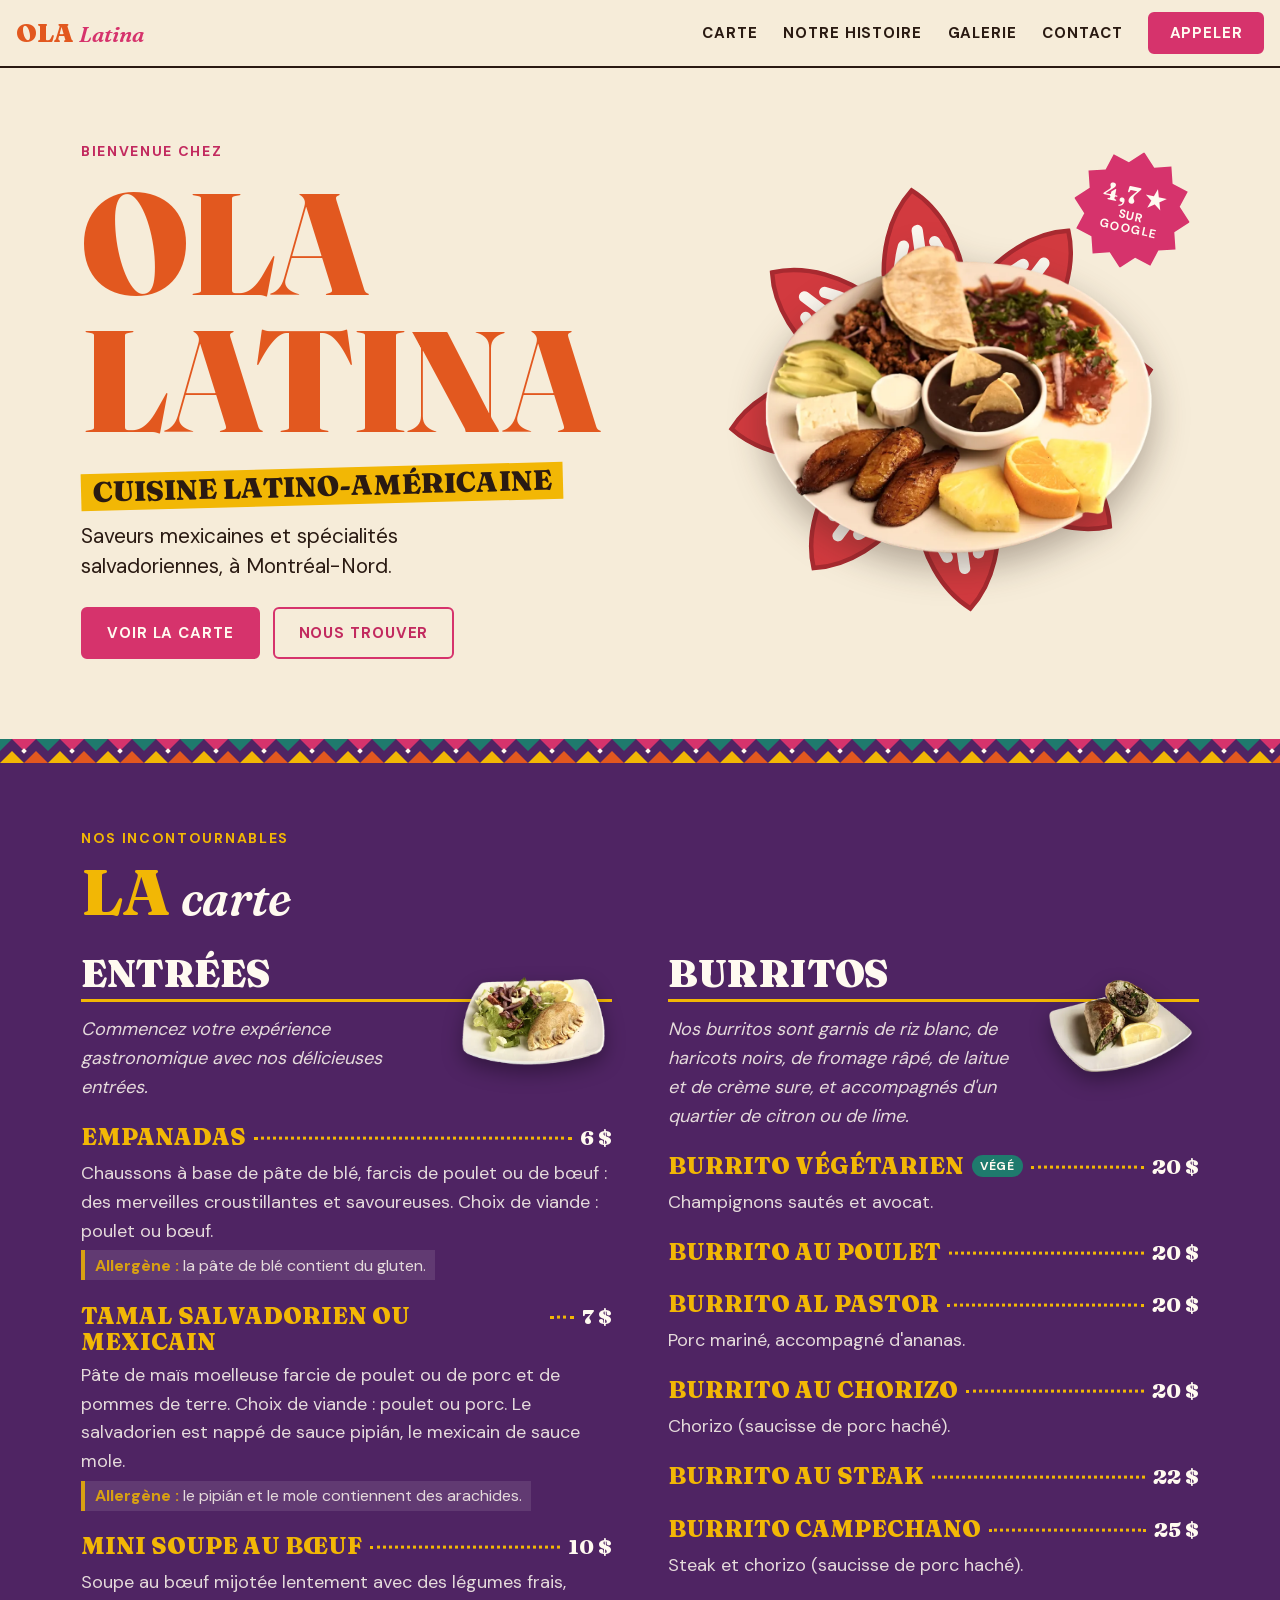
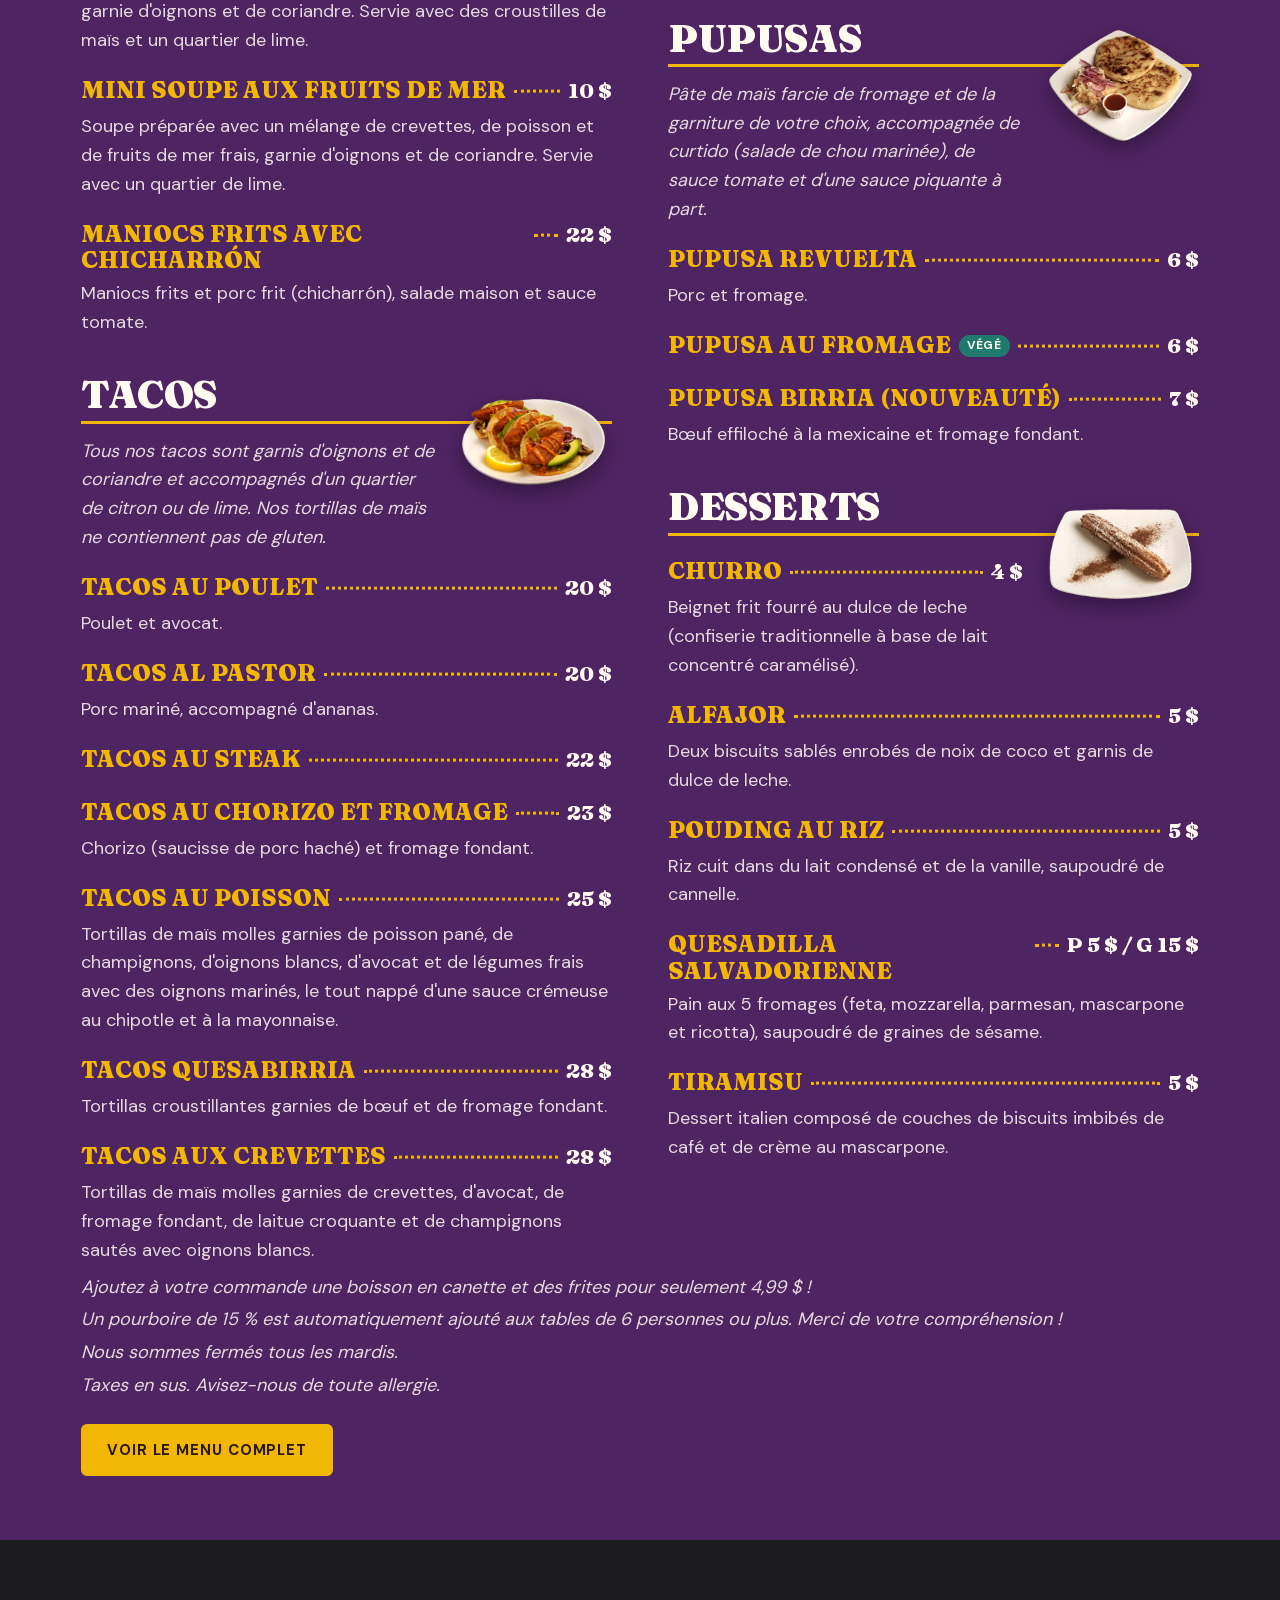
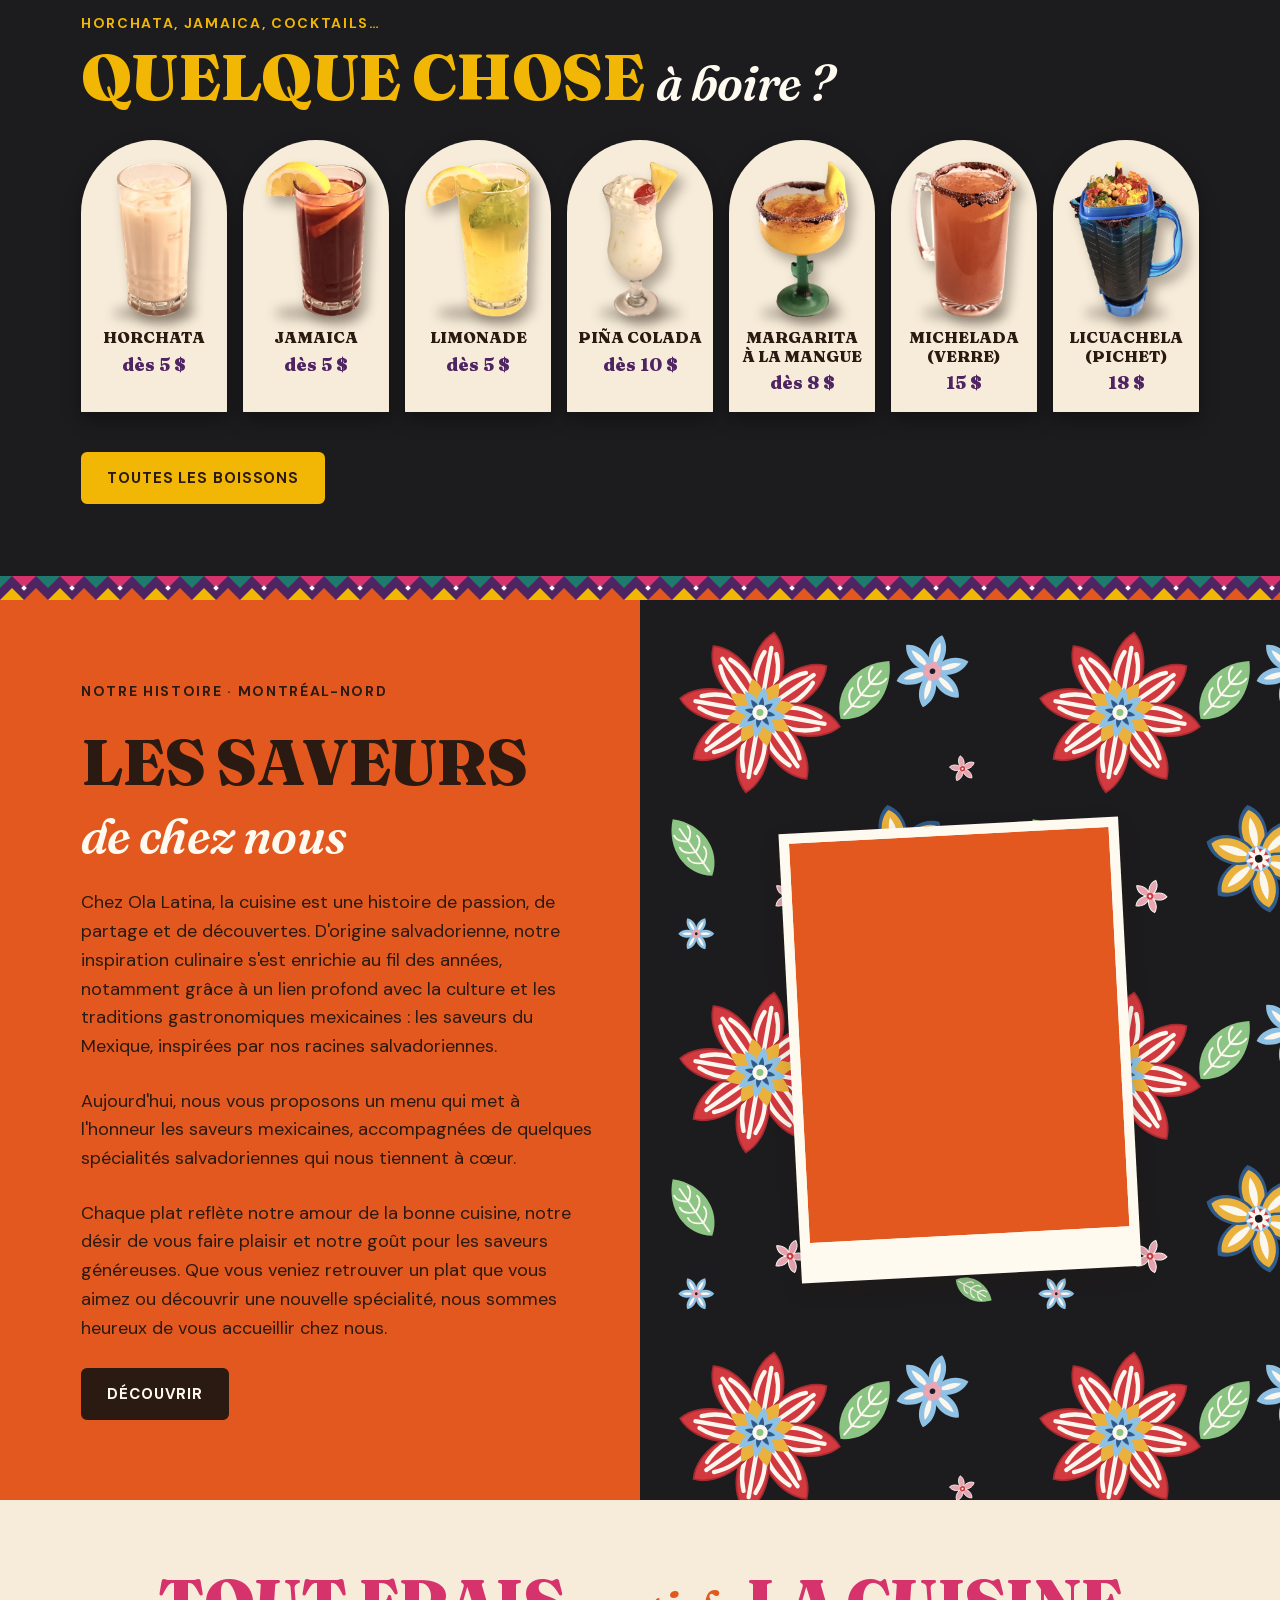
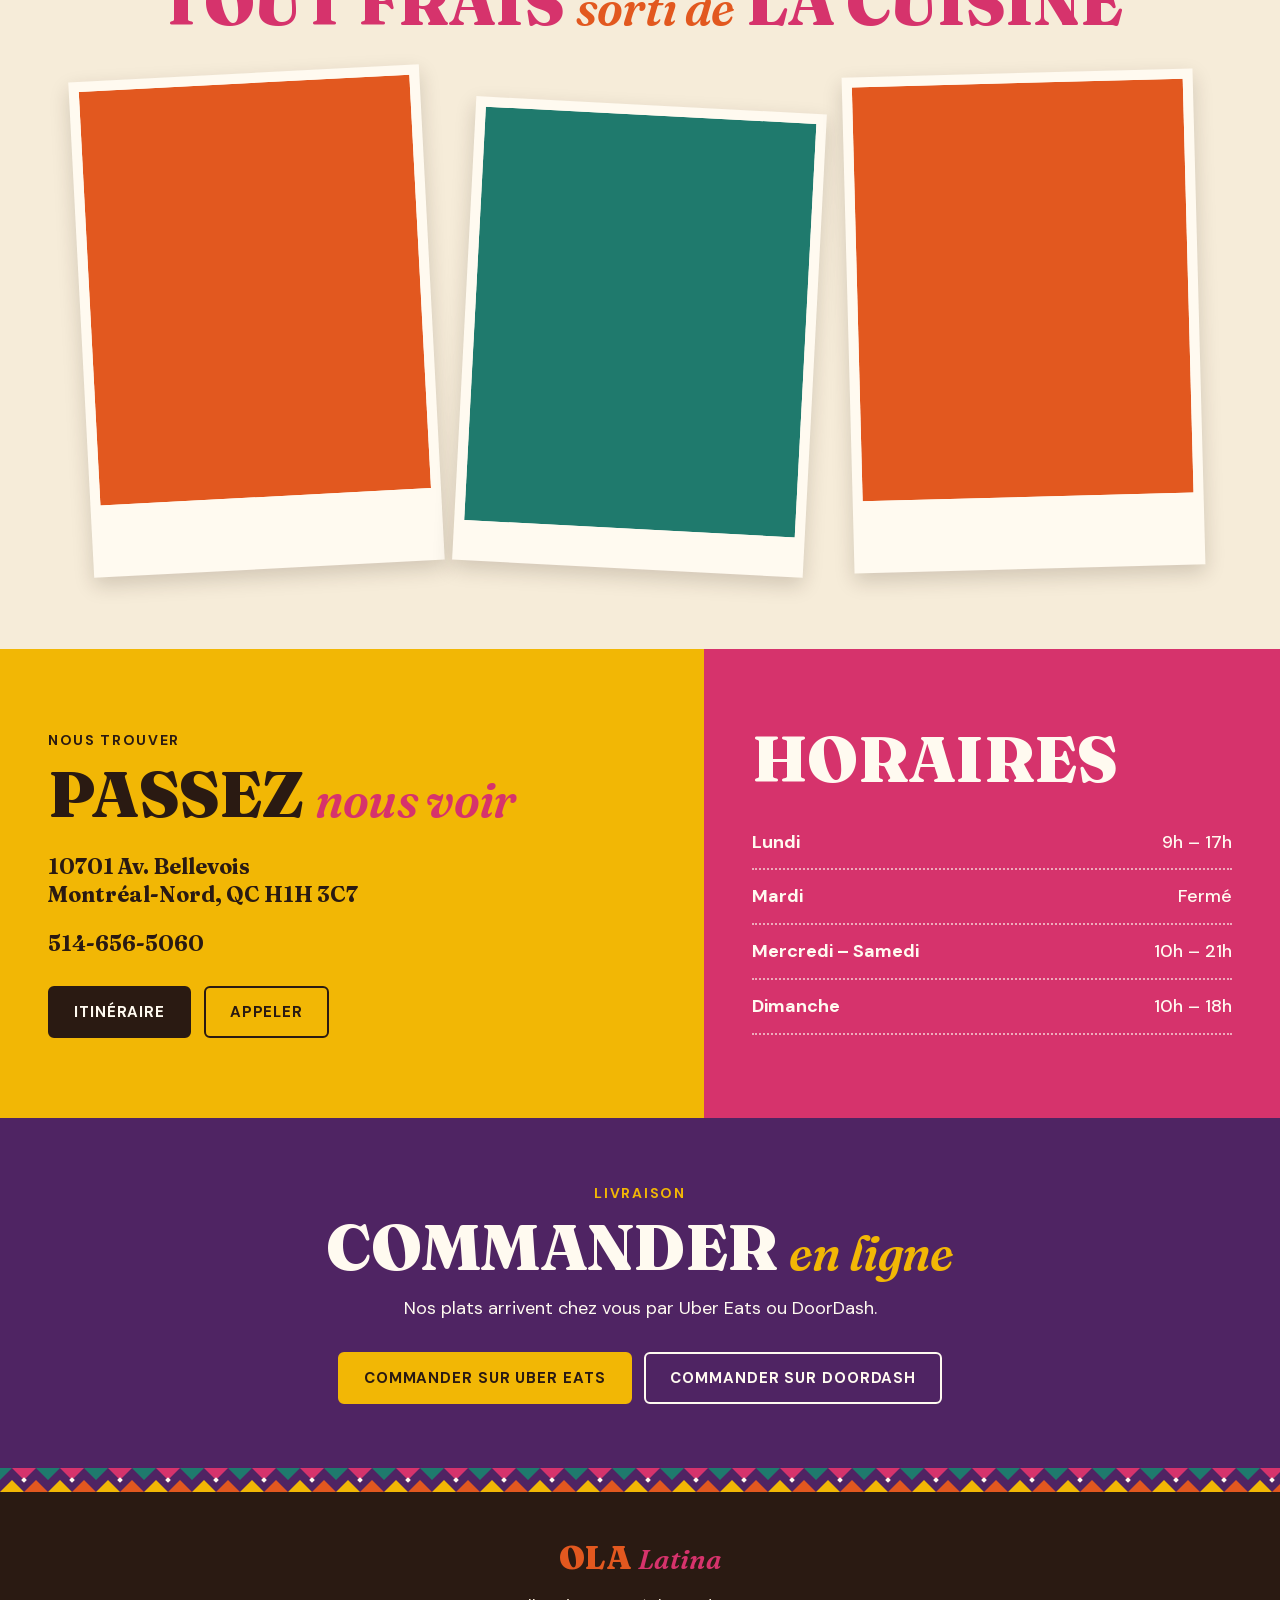
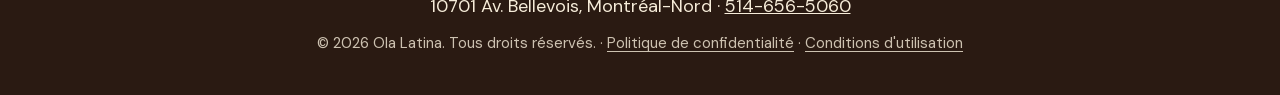
==== index.html @ e2e4bc83 "Boutons de commande en ligne (Uber Eats et DoorDash) Nouvelle bande « Commander en ligne » entre la " ====
<!doctype html>
<html lang="fr">
<head>
  <meta charset="utf-8">
  <meta name="viewport" content="width=device-width, initial-scale=1, viewport-fit=cover">
  <meta http-equiv="Content-Security-Policy" content="default-src 'none'; script-src 'self'; style-src 'self'; font-src 'self'; img-src 'self' data:; base-uri 'none'; form-action 'none'; upgrade-insecure-requests">
  <meta name="referrer" content="strict-origin-when-cross-origin">
  <meta name="theme-color" content="#f6ecd9">
  <title>Ola Latina — Restaurant</title>
  <meta name="description" content="Ola Latina, restaurant latino-américain à Montréal-Nord : saveurs mexicaines et spécialités salvadoriennes. Découvrez notre carte, notre histoire et nos horaires.">
  <!-- Aperçu au partage (Facebook, Messenger, texto…) : adresses absolues obligatoires, à changer si le site change de domaine -->
  <meta property="og:type" content="website">
  <meta property="og:locale" content="fr_CA">
  <meta property="og:site_name" content="Ola Latina">
  <meta property="og:title" content="Ola Latina · Restaurant latino-américain à Montréal-Nord">
  <meta property="og:description" content="Saveurs mexicaines et spécialités salvadoriennes, au 10701 Av. Bellevois. Découvrez notre carte et nos horaires.">
  <meta property="og:url" content="https://productionamorfati-source.github.io/OlaLatina/">
  <meta property="og:image" content="https://productionamorfati-source.github.io/OlaLatina/Assets/photos/partage.jpg">
  <meta property="og:image:width" content="1200">
  <meta property="og:image:height" content="630">
  <meta property="og:image:alt" content="Devanture du restaurant Ola Latina avec son enseigne et sa guirlande de drapeaux">
  <meta name="twitter:card" content="summary_large_image">
  <link rel="preload" href="Assets/fonts/fraunces.woff2" as="font" type="font/woff2" crossorigin>
  <link rel="preload" href="Assets/fonts/dm-sans.woff2" as="font" type="font/woff2" crossorigin>
  <link rel="icon" href="favicon.svg" type="image/svg+xml">
  <link rel="stylesheet" href="fonts.css?v=20261108">
  <link rel="stylesheet" href="styles.css?v=20261108">
</head>
<body>
  <a href="#contenu" class="skip-link">Aller au contenu</a>

  <header class="site-header">
    <a href="#accueil" class="logo">Ola <em>Latina</em></a>
    <button type="button" class="nav-toggle" aria-label="Ouvrir le menu" aria-expanded="false" aria-controls="site-nav"><span aria-hidden="true">☰</span></button>
    <nav class="site-nav" id="site-nav" aria-label="Navigation principale">
      <a href="#carte">Carte</a>
      <a href="#histoire">Notre histoire</a>
      <a href="#galerie">Galerie</a>
      <a href="#contact">Contact</a>
      <a href="tel:+15146565060" class="btn btn-small">Appeler</a>
    </nav>
  </header>

  <main id="contenu">
    <!-- Accueil -->
    <section id="accueil" class="hero">
      <div class="hero-text">
        <p class="kicker">Bienvenue chez</p>
        <h1>Ola<br>Latina</h1>
        <p class="highlight">Cuisine latino-américaine</p>
        <p class="hero-sub">Saveurs mexicaines et spécialités salvadoriennes, à Montréal-Nord.</p>
        <div class="hero-actions">
          <a href="#carte" class="btn">Voir la carte</a>
          <a href="#contact" class="btn btn-outline">Nous trouver</a>
        </div>
      </div>

      <div class="hero-visual">
        <!-- Plat détouré posé sur une fleur (Assets/plats + Assets/motifs) -->
        <div class="hero-plat">
          <img class="deco deco-fleur" src="Assets/motifs/fleur-rouge.svg" alt="" aria-hidden="true">
          <picture>
            <source type="image/webp" srcset="Assets/plats/dejeuner-el-ranchero-400.webp 400w, Assets/plats/dejeuner-el-ranchero.webp 900w" sizes="(min-width: 860px) 460px, 85vw">
            <img class="hero-photo" src="Assets/plats/dejeuner-el-ranchero.png" alt="Déjeuner gourmet El Ranchero : œufs tournés en sauce tomate, chorizo, bananes plantains, haricots noirs, avocat et fruits frais" decoding="async" fetchpriority="high">
          </picture>
        </div>
        <div class="sticker" role="img" aria-label="Note de 4,7 sur 5 sur Google">
          <strong aria-hidden="true">4,7 ★</strong>
          <span aria-hidden="true">sur Google</span>
        </div>
      </div>
    </section>

    <div class="frieze" aria-hidden="true"></div>

    <!-- Carte -->
    <section id="carte" class="menu">
      <div class="container">
        <p class="kicker kicker-light">Nos incontournables</p>
        <h2>La <em>carte</em></h2>
        <!-- Généré à partir de menu-data.js (le seul fichier à modifier pour la carte) -->
        <div class="menu-sections" id="menu-sections"></div>
        <div class="menu-note" id="menu-note"></div>
        <div class="menu-actions">
          <a href="menu.html" class="btn btn-mustard">Voir le menu complet</a>
        </div>
      </div>
    </section>

    <!-- Vitrine des boissons (générée à partir de menu-data.js) -->
    <section id="boissons" class="vitrine">
      <div class="container">
        <div class="vitrine-titre">
          <p class="kicker kicker-light">Horchata, jamaica, cocktails…</p>
          <h2>Quelque chose <em>à&nbsp;boire&nbsp;?</em></h2>
        </div>
        <ul class="vitrine-grid" id="vitrine-boissons"></ul>
        <a href="menu.html" class="btn btn-mustard">Toutes les boissons</a>
      </div>
    </section>

    <div class="frieze" aria-hidden="true"></div>

    <!-- Histoire : bloc couleur + bloc motif -->
    <section id="histoire" class="split">
      <div class="split-text">
        <p class="kicker">Notre histoire · Montréal-Nord</p>
        <h2>Les saveurs <em>de&nbsp;chez&nbsp;nous</em></h2>
        <p>Chez Ola Latina, la cuisine est une histoire de passion, de partage et de découvertes. D'origine salvadorienne, notre inspiration culinaire s'est enrichie au fil des années, notamment grâce à un lien profond avec la culture et les traditions gastronomiques mexicaines : les saveurs du Mexique, inspirées par nos racines salvadoriennes.</p>
        <p>Aujourd'hui, nous vous proposons un menu qui met à l'honneur les saveurs mexicaines, accompagnées de quelques spécialités salvadoriennes qui nous tiennent à cœur.</p>
        <p>Chaque plat reflète notre amour de la bonne cuisine, notre désir de vous faire plaisir et notre goût pour les saveurs généreuses. Que vous veniez retrouver un plat que vous aimez ou découvrir une nouvelle spécialité, nous sommes heureux de vous accueillir chez nous.</p>
        <a href="#galerie" class="btn btn-dark">Découvrir</a>
      </div>
      <div class="split-pattern">
        <figure class="photo-frame tilt-left">
            <picture>
              <source type="image/webp" srcset="Assets/photos/enseigne-500.webp 500w, Assets/photos/enseigne.webp 1000w" sizes="(min-width: 760px) 340px, 90vw">
              <img src="Assets/photos/enseigne.jpg" alt="Le logo Ola Latina peint sur la vitrine du restaurant, décorée de rosaces en papier" width="1000" height="1332" loading="lazy" decoding="async">
            </picture>
            <figcaption>Bienvenue chez nous</figcaption>
          </figure>
      </div>
    </section>

    <!-- Galerie -->
    <section id="galerie" class="gallery-section">
      <div class="container">
        <h2>Tout frais <em>sorti de</em> la cuisine</h2>
        <div class="gallery">
          <!-- Photos du restaurant (Assets/photos) : WebP + JPG de secours -->
          <figure class="photo-frame tilt-left">
            <picture>
              <source type="image/webp" srcset="Assets/photos/exterieur-500.webp 500w, Assets/photos/exterieur.webp 1000w" sizes="(min-width: 760px) 340px, 90vw">
              <img src="Assets/photos/exterieur.jpg" alt="La devanture en brique d'Ola Latina, avec son enseigne et sa terrasse, au 10701 avenue Bellevois" width="1000" height="1332" loading="lazy" decoding="async">
            </picture>
            <figcaption>La devanture</figcaption>
          </figure>
          <figure class="photo-frame tilt-right">
            <picture>
              <source type="image/webp" srcset="Assets/photos/comptoir-bonbons-500.webp 500w, Assets/photos/comptoir-bonbons.webp 1000w" sizes="(min-width: 760px) 340px, 90vw">
              <img src="Assets/photos/comptoir-bonbons.jpg" alt="Le comptoir de commande et ses bocaux de bonbons latino-américains" width="1000" height="1332" loading="lazy" decoding="async">
            </picture>
            <figcaption>Au comptoir</figcaption>
          </figure>
          <figure class="photo-frame tilt-left-sm">
            <picture>
              <source type="image/webp" srcset="Assets/photos/cuisine-carottes-500.webp 500w, Assets/photos/cuisine-carottes.webp 1000w" sizes="(min-width: 760px) 340px, 90vw">
              <img src="Assets/photos/cuisine-carottes.jpg" alt="En cuisine : des carottes coupées à la main sur la planche" width="1000" height="1332" loading="lazy" decoding="async">
            </picture>
            <figcaption>Fait maison</figcaption>
          </figure>
        </div>
      </div>
    </section>

    <!-- Contact & horaires -->
    <section id="contact" class="contact">
      <div class="contact-block contact-where">
        <p class="kicker">Nous trouver</p>
        <h2>Passez <em>nous voir</em></h2>
        <p class="address">
          <a href="https://maps.app.goo.gl/vnsDN5pDzAvPZucu6" target="_blank" rel="noopener noreferrer">10701 Av. Bellevois<br>Montréal-Nord, QC H1H 3C7</a>
        </p>
        <p class="phone"><a href="tel:+15146565060">514-656-5060</a></p>
        <div class="hero-actions">
          <a href="https://maps.app.goo.gl/vnsDN5pDzAvPZucu6" target="_blank" rel="noopener noreferrer" class="btn btn-dark">Itinéraire</a>
          <a href="tel:+15146565060" class="btn btn-outline-dark">Appeler</a>
        </div>
      </div>
      <div class="contact-block contact-hours">
        <h2>Horaires</h2>
        <ul class="hours">
          <li><span>Lundi</span><span>9h – 17h</span></li>
          <li><span>Mardi</span><span>Fermé</span></li>
          <li><span>Mercredi – Samedi</span><span>10h – 21h</span></li>
          <li><span>Dimanche</span><span>10h – 18h</span></li>
        </ul>
      </div>
    </section>

    <section id="commander" class="order">
      <p class="kicker kicker-light">Livraison</p>
      <h2>Commander <em>en ligne</em></h2>
      <p class="order-lead">Nos plats arrivent chez vous par Uber Eats ou DoorDash.</p>
      <div class="hero-actions">
        <a href="https://www.ubereats.com/store/ola-latina/IuEYY1fMRC2ZuVMaS8kHyA" target="_blank" rel="noopener noreferrer" class="btn btn-mustard">Commander sur Uber Eats</a>
        <a href="https://www.doordash.com/store/restaurant-ola-latina-montreal-1062959" target="_blank" rel="noopener noreferrer" class="btn btn-light">Commander sur DoorDash</a>
      </div>
    </section>
  </main>

  <div class="frieze" aria-hidden="true"></div>

  <footer class="site-footer">
    <a href="#accueil" class="logo">Ola <em>Latina</em></a>
    <p>10701 Av. Bellevois, Montréal-Nord · <a href="tel:+15146565060" class="nowrap">514-656-5060</a></p>
    <p class="small">&copy; <span id="year"></span> Ola Latina. Tous droits réservés. · <a href="politique-confidentialite.html">Politique de confidentialité</a> · <a href="conditions-utilisation.html">Conditions d'utilisation</a></p>
  </footer>

  <script src="menu-data.js?v=20261108" charset="utf-8"></script>
  <script src="script.js?v=20261108"></script>
</body>
</html>
---- fonts.css ----
/* Polices hébergées sur le site (aucun appel à Google : meilleure confidentialité, Loi 25).
   Polices variables, sous-ensemble latin (accents français inclus). Licence SIL OFL. */

@font-face {
  font-family: "DM Sans";
  font-style: normal;
  font-weight: 100 1000;
  font-display: swap;
  src: url("Assets/fonts/dm-sans.woff2") format("woff2");
}

@font-face {
  font-family: "Fraunces";
  font-style: normal;
  font-weight: 100 900;
  font-display: swap;
  src: url("Assets/fonts/fraunces.woff2") format("woff2");
}

@font-face {
  font-family: "Fraunces";
  font-style: italic;
  font-weight: 100 900;
  font-display: swap;
  src: url("Assets/fonts/fraunces-italic.woff2") format("woff2");
}
---- styles.css ----
/* ==========================================================
   Ola Latina — feuille de style principale
   Esthétique : rétro chaleureux, gros titres, aplats de couleur,
   frises à motifs. Aucun dégradé.
   Couleurs et polices à ajuster dans :root
   ========================================================== */

:root {
  --cream: #f6ecd9;
  --ink: #2a1a12;
  --orange: #e2581f;
  --fuchsia: #d6336c;
  --fuchsia-texte: #c22a5f; /* fuchsia un peu plus foncé pour le petit texte : contraste 4,7:1 sur crème */
  --violet: #4f2463;
  --mustard: #f2b705;
  --teal: #1f7a6d;
  --white: #fffaf0;

  --font-title: "Fraunces", Georgia, "Times New Roman", serif;
  --font-body: "DM Sans", system-ui, -apple-system, "Segoe UI", Roboto, sans-serif;
  --radius: 6px;
  --max-width: 1150px;
  --header-h: 4.25rem;
  /* Marges latérales : 16px, ou plus si l'encoche de l'iPhone l'exige (paysage) */
  --gutter-l: max(16px, env(safe-area-inset-left));
  --gutter-r: max(16px, env(safe-area-inset-right));

  /* Frise : triangles et losanges (inspiration textile latino) */
  --frieze: url("data:image/svg+xml,%3Csvg xmlns='http://www.w3.org/2000/svg' width='48' height='24' viewBox='0 0 48 24'%3E%3Crect width='48' height='24' fill='%234f2463'/%3E%3Cpath d='M0 24L12 12L24 24Z' fill='%23f2b705'/%3E%3Cpath d='M24 24L36 12L48 24Z' fill='%23e2581f'/%3E%3Cpath d='M12 0L24 12L36 0Z' fill='%23d6336c'/%3E%3Cpath d='M0 0L0 12L12 0Z M36 0L48 12L48 0Z' fill='%231f7a6d'/%3E%3Crect x='22' y='10' width='4' height='4' transform='rotate(45 24 12)' fill='%23fffaf0'/%3E%3C/svg%3E");

  /* Carreaux fleuris (inspiration carreaux de ciment) */
  --tiles: url("data:image/svg+xml,%3Csvg xmlns='http://www.w3.org/2000/svg' width='60' height='60' viewBox='0 0 60 60'%3E%3Crect width='60' height='60' fill='%23f6ecd9'/%3E%3Cpath d='M30 6Q40 20 30 30Q20 20 30 6Z M30 54Q40 40 30 30Q20 40 30 54Z M6 30Q20 20 30 30Q20 40 6 30Z M54 30Q40 20 30 30Q40 40 54 30Z' fill='%23d6336c'/%3E%3Ccircle cx='30' cy='30' r='5' fill='%23f2b705'/%3E%3Cpath d='M0 0L10 0L0 10Z M60 0L50 0L60 10Z M0 60L10 60L0 50Z M60 60L50 60L60 50Z' fill='%231f7a6d'/%3E%3C/svg%3E");
}

*, *::before, *::after { box-sizing: border-box; }

html {
  scroll-behavior: smooth;
  scroll-padding-top: var(--header-h); /* les ancres ne passent pas sous l'en-tête collant */
  -webkit-text-size-adjust: 100%;
  text-size-adjust: 100%;
}

body {
  margin: 0;
  font-family: var(--font-body);
  font-size: 1.0625rem; /* 17 px sur téléphone, 18 px dès 768 px (voir plus bas) */
  color: var(--ink);
  background: var(--cream);
  line-height: 1.6;
  overflow-x: clip; /* les cadres inclinés ne créent pas de défilement horizontal */
  overflow-wrap: break-word;
  -webkit-tap-highlight-color: transparent;
}

img { max-width: 100%; display: block; }
a { color: inherit; }

/* Focus visible au clavier */
a:focus-visible, button:focus-visible {
  outline: 3px solid var(--fuchsia);
  outline-offset: 3px;
}
.menu a:focus-visible, .contact-hours a:focus-visible, .site-footer a:focus-visible { outline-color: var(--mustard); }

/* Lien d'évitement (visible seulement au clavier) */
.skip-link {
  position: absolute;
  left: var(--gutter-l);
  top: -100px;
  z-index: 20;
  padding: 0.6rem 1rem;
  background: var(--ink);
  color: var(--white);
  font-weight: 700;
  text-decoration: none;
}
.skip-link:focus { top: 0.5rem; }

h1, h2, h3 {
  font-family: var(--font-title);
  font-weight: 900;
  line-height: 0.95;
  margin: 0 0 0.4em;
  font-variant-numeric: lining-nums;
  text-transform: uppercase;
  letter-spacing: -0.01em;
}

/* Mots en italique dans les titres : « Les saveurs de chez nous » */
h1 em, h2 em, .logo em {
  font-style: italic;
  font-weight: 600;
  text-transform: none;
  font-size: 0.75em;
}

h2 { font-size: clamp(2.2rem, 6vw, 4rem); }

.container {
  max-width: var(--max-width);
  margin: 0 auto;
  padding: 0 var(--gutter-r) 0 var(--gutter-l);
}

.kicker {
  font-family: var(--font-body);
  font-weight: 700;
  text-transform: uppercase;
  letter-spacing: 0.12em;
  font-size: 0.875rem;
  margin: 0 0 0.8rem;
  color: var(--fuchsia-texte);
}
.kicker-light { color: var(--mustard); }

/* ---------- Boutons ---------- */
.btn {
  display: inline-flex;
  align-items: center;
  justify-content: center;
  min-height: 44px; /* cible tactile recommandée */
  padding: 0.75rem 1.5rem;
  border: 2px solid var(--fuchsia);
  border-radius: var(--radius);
  background: var(--fuchsia);
  color: var(--white);
  font-weight: 700;
  text-transform: uppercase;
  letter-spacing: 0.06em;
  font-size: 0.9375rem;
  text-decoration: none;
  transition: transform 0.15s ease;
}
@media (hover: hover) {
  .btn:hover { transform: translateY(-2px); }
}
.btn:active { transform: translateY(1px); }
.btn-small { padding: 0.45rem 1rem; min-height: 40px; }
.btn-outline { background: transparent; color: var(--fuchsia-texte); }
.btn-dark { background: var(--ink); border-color: var(--ink); color: var(--white); }
.btn-outline-dark { background: transparent; border-color: var(--ink); color: var(--ink); }

/* ---------- En-tête & navigation ---------- */
.site-header {
  position: sticky;
  top: 0;
  z-index: 10;
  display: flex;
  align-items: center;
  justify-content: space-between;
  min-height: var(--header-h);
  padding: 0.6rem var(--gutter-r) 0.6rem var(--gutter-l);
  padding-top: max(0.6rem, env(safe-area-inset-top));
  background: var(--cream);
  border-bottom: 2px solid var(--ink);
}

.logo {
  font-family: var(--font-title);
  font-weight: 900;
  font-size: 1.6rem;
  text-transform: uppercase;
  text-decoration: none;
  color: var(--orange);
}
.logo em { color: var(--fuchsia); font-size: 0.85em; }

.nav-toggle {
  display: inline-flex;
  align-items: center;
  justify-content: center;
  width: 48px;
  height: 48px;
  margin-right: -8px;
  background: none;
  border: 0;
  border-radius: var(--radius);
  color: var(--ink);
  font-size: 1.7rem;
  line-height: 1;
  cursor: pointer;
}

.site-nav {
  display: none;
  position: absolute;
  top: 100%;
  left: 0;
  right: 0;
  flex-direction: column;
  gap: 0.25rem;
  background: var(--cream);
  border-bottom: 2px solid var(--ink);
  padding: 0.25rem var(--gutter-r) 1rem var(--gutter-l);
  max-height: calc(100dvh - var(--header-h));
  overflow-y: auto; /* téléphone à l'horizontale */
  overscroll-behavior: contain;
}
.site-nav.open { display: flex; }
.site-nav a {
  text-decoration: none;
  font-weight: 700;
  text-transform: uppercase;
  letter-spacing: 0.06em;
  font-size: 1rem;
  padding: 0.8rem 0;
}
.site-nav .btn { align-self: flex-start; padding: 0.45rem 1.2rem; margin-top: 0.4rem; }

@media (min-width: 860px) {
  .nav-toggle { display: none; }
  .site-nav {
    display: flex;
    position: static;
    flex-direction: row;
    align-items: center;
    gap: 1.6rem;
    background: none;
    border: 0;
    padding: 0;
    max-height: none;
    overflow: visible;
  }
  .site-nav a { padding: 0.5rem 0; font-size: 0.9375rem; }
  .site-nav .btn { margin-top: 0; }
  .site-nav a:not(.btn):hover { color: var(--fuchsia); }
}

/* ---------- Frise ---------- */
.frieze {
  height: 24px;
  background: var(--frieze) repeat-x;
}

/* ---------- Accueil ---------- */
.hero {
  max-width: var(--max-width);
  margin: 0 auto;
  padding: 2.5rem var(--gutter-r) 4rem var(--gutter-l);
  display: grid;
  gap: 3rem;
  align-items: center;
}

@media (min-width: 860px) {
  .hero { grid-template-columns: 1.1fr 0.9fr; padding-top: 4.5rem; padding-bottom: 5rem; }
}

.hero h1 {
  font-size: clamp(3.6rem, 17vw, 9rem);
  color: var(--orange);
  margin-bottom: 1.2rem;
}

/* Bandeau surligné (inspiration Heyday) */
.highlight {
  display: inline-block;
  margin: 0 0 1rem;
  padding: 0.2rem 0.7rem;
  background: var(--mustard);
  font-family: var(--font-title);
  font-weight: 900;
  font-size: clamp(1.3rem, 2.4vw, 1.75rem); /* tient sur une ligne sur ordinateur */
  text-transform: uppercase;
  line-height: 1.1;
  transform: rotate(-1.5deg);
}

.hero-sub { font-size: 1.3rem; line-height: 1.45; margin: 0 0 1.6rem; max-width: 30ch; }

.hero-actions { display: flex; flex-wrap: wrap; gap: 0.8rem; }

.hero-visual { position: relative; padding: 1rem; }
.hero-text, .hero-visual { min-width: 0; }
/* Une seule colonne (téléphone, iPad à la verticale) : photo de taille raisonnable */
@media (max-width: 859px) {
  .hero-visual { width: min(420px, 100%); margin: 0 auto; }
}

/* Pastille autocollante (inspiration tampon Comptoir) */
.sticker {
  position: absolute;
  top: -0.5rem;
  right: 0.5rem;
  width: clamp(100px, 27vw, 118px);
  height: clamp(100px, 27vw, 118px);
  display: flex;
  flex-direction: column;
  align-items: center;
  justify-content: center;
  text-align: center;
  background: var(--fuchsia);
  color: var(--white);
  clip-path: polygon(50% 0%, 61% 11%, 75% 7%, 79% 21%, 93% 25%, 89% 39%, 100% 50%, 89% 61%, 93% 75%, 79% 79%, 75% 93%, 61% 89%, 50% 100%, 39% 89%, 25% 93%, 21% 79%, 7% 75%, 11% 61%, 0% 50%, 11% 39%, 7% 25%, 21% 21%, 25% 7%, 39% 11%);
  transform: rotate(12deg);
}
.sticker strong { font-family: var(--font-title); font-size: 1.5rem; line-height: 1; font-variant-numeric: lining-nums; }
.sticker span { max-width: 72%; margin-top: 0.15rem; font-size: 0.75rem; font-weight: 700; line-height: 1.1; text-transform: uppercase; letter-spacing: 0.06em; } /* « Sur / Google » sur 2 lignes : reste dans l'étoile */

/* ---------- Cadres photo inclinés ---------- */
.photo-frame {
  position: relative;
  margin: 0;
  padding: 10px 10px 40px;
  background: var(--white);
  box-shadow: 0 8px 20px rgba(42, 26, 18, 0.18);
}
.photo-frame img {
  display: block;
  width: 100%;
  height: auto;
  aspect-ratio: 4 / 5;
  object-fit: cover;
  background: var(--orange);
  color: transparent; /* masque le texte alt si l'image ne charge pas */
}
/* Image absente : bloc de couleur + légende « Photo à venir » */
.photo-frame img.missing { visibility: hidden; }
.photo-frame:has(img.missing) { background-color: var(--white); }
.photo-frame:has(img.missing)::before {
  content: "";
  position: absolute;
  inset: 10px 10px 40px;
  background: var(--orange);
}
.photo-frame figcaption {
  position: absolute;
  left: 0;
  right: 0;
  bottom: 10px;
  text-align: center;
  font-family: var(--font-title);
  font-style: italic;
  font-weight: 600;
  font-size: 1rem;
}
.photo-frame:not(:has(img.missing)) figcaption { visibility: hidden; }

/* Cadre vide en attendant une photo : aplat de couleur + « Photo à venir » */
.photo-place { aspect-ratio: 4 / 5; background: var(--orange); }
figure.photo-frame.photo-vide figcaption { visibility: visible; color: var(--ink); }
/* Légende manuscrite sous les vraies photos (comme un polaroïd) */
.photo-frame:has(picture) figcaption { visibility: visible; color: var(--ink); }
.gallery .photo-frame:nth-child(2) .photo-place { background: var(--teal); }
.gallery .photo-frame:nth-child(3) .photo-place { background: var(--fuchsia); }
.split-pattern .photo-place { background: var(--mustard); }

.tilt-right { transform: rotate(3deg); }
.tilt-left { transform: rotate(-3deg); }
.tilt-left-sm { transform: rotate(-1.5deg); }

/* ---------- Plats détourés + fleurs (Assets/plats, Assets/motifs) ---------- */
:root { --flower-black: #1c1b1d; }

/* Accueil : grand plat posé sur une fleur rouge */
.hero-plat {
  position: relative;
  aspect-ratio: 1;
  display: grid;
  place-items: center;
}
.hero-plat .deco { position: absolute; pointer-events: none; }
.deco-fleur { inset: -4%; width: 108%; height: 108%; transform: rotate(-8deg); }
.hero-plat picture { position: relative; width: 86%; }
.hero-photo {
  width: 100%;
  height: auto;
  filter: drop-shadow(0 14px 18px rgba(42, 26, 18, 0.35));
}

/* Photo d'un plat dans une case carrée (carte de l'accueil) */
.plat-visuel {
  position: relative;
  aspect-ratio: 1;
  display: grid;
  place-items: center;
}
/* Photo contenue dans la case carrée, quelle que soit sa forme (assiette large ou verre haut) */
.plat-visuel picture { position: absolute; inset: 8%; display: block; }
.plat-visuel img {
  width: 100%;
  height: 100%;
  object-fit: contain;
  filter: drop-shadow(0 8px 10px rgba(0, 0, 0, 0.35));
}

/* ---------- Carte (inspiration affiche menu) ---------- */
.menu {
  background: var(--violet);
  color: var(--white);
  padding: 4rem 0;
}
.menu h2 { color: var(--mustard); }
.menu h2 em { color: var(--white); }

/* Sections de la carte (générées depuis menu-data.js) */
.menu-sections {
  margin-top: 2rem;
  columns: 2 380px;
  column-gap: 3.5rem;
}

.menu-group {
  break-inside: avoid;
  margin-bottom: 2.5rem;
}
/* Photo de la catégorie, en haut à droite, qui déborde sur le titre */
.menu-group-visuel {
  float: right;
  width: clamp(120px, 32%, 170px);
  margin: -1.2rem -0.4rem 0.4rem 0.8rem;
}

/* ---------- Vitrine des boissons ---------- */
.vitrine {
  background: var(--flower-black);
  color: var(--white);
  padding: 4.5rem 0;
}
.vitrine h2 { color: var(--mustard); margin: 0; }
.vitrine h2 em { color: var(--white); }
.vitrine-titre .kicker { margin-bottom: 0.8rem; }
.vitrine-grid {
  list-style: none;
  margin: 2rem 0 2.5rem;
  padding: 0;
  display: grid;
  grid-template-columns: repeat(2, minmax(0, 1fr));
  gap: 1rem;
}
@media (min-width: 640px) { .vitrine-grid { grid-template-columns: repeat(3, minmax(0, 1fr)); } }
@media (min-width: 1000px) {
  .vitrine-grid { grid-template-columns: repeat(7, minmax(0, 1fr)); }
  .vitrine-grid .vitrine-nom { font-size: 1rem; }
}
.vitrine-item {
  display: flex;
  flex-direction: column;
  align-items: center;
  text-align: center;
  padding: 1rem 0.6rem 0.9rem;
  background: var(--cream);
  color: var(--ink);
  border-radius: 999px 999px var(--radius) var(--radius);
  box-shadow: 0 8px 18px rgba(0, 0, 0, 0.35);
}
/* Boissons redressées sur un même canevas 700 × 900 : toutes à la même hauteur, posées sur une ombre */
.vitrine-item picture { position: relative; display: block; width: 100%; }
.vitrine-item picture::after {
  content: "";
  position: absolute;
  left: 18%;
  right: 18%;
  bottom: 0;
  height: 7%;
  border-radius: 50%;
  background: rgba(42, 26, 18, 0.35);
  filter: blur(6px);
}
.vitrine-item img {
  position: relative;
  z-index: 1;
  display: block;
  width: 100%;
  height: auto;
  aspect-ratio: 7 / 9;
  object-fit: contain;
  filter: drop-shadow(6px 8px 6px rgba(42, 26, 18, 0.35));
}
.vitrine-nom {
  margin-top: 0.6rem;
  font-family: var(--font-title);
  font-weight: 900;
  text-transform: uppercase;
  line-height: 1.15;
  font-size: 1.125rem;
}
.vitrine-prix {
  margin-top: 0.25rem;
  font-family: var(--font-title);
  font-weight: 900;
  color: var(--violet);
  font-variant-numeric: lining-nums;
}
.menu-group h3 {
  font-size: clamp(1.75rem, 4vw, 2.4rem);
  color: var(--white);
  margin: 0 0 1.2rem;
  padding-bottom: 0.5rem;
  border-bottom: 3px solid var(--mustard);
}
.menu-group ul { list-style: none; margin: 0; padding: 0; }
.menu-intro { margin: -0.4rem 0 1.2rem; font-style: italic; opacity: 0.85; }
.menu-group-note {
  display: inline-block;
  margin: 0.3rem 0 0;
  padding: 0.2rem 0.6rem;
  background: var(--mustard);
  color: var(--ink);
  font-weight: 700;
  transform: rotate(-1deg);
}

.dish { break-inside: avoid; margin-bottom: 1.2rem; }

.dish-line {
  display: flex;
  align-items: baseline;
  gap: 0.5rem;
}
.dish-name {
  font-family: var(--font-title);
  font-weight: 900;
  font-size: clamp(1.2rem, 2.6vw, 1.45rem);
  text-transform: uppercase;
  line-height: 1.15;
  font-variant-numeric: lining-nums;
  color: var(--mustard);
}
.dots {
  flex: 1;
  min-width: 1.5rem;
  border-bottom: 3px dotted var(--mustard);
  transform: translateY(-0.3em);
}
.dish .price {
  font-family: var(--font-title);
  font-weight: 900;
  font-size: 1.3rem;
  font-variant-numeric: lining-nums;
  white-space: nowrap;
}
.dish p { margin: 0.3rem 0 0; opacity: 0.85; }

/* Étiquettes : vedette, végé, épicé */
.tag {
  flex: none;
  align-self: center;
  font-size: 0.75rem;
  font-weight: 700;
  text-transform: uppercase;
  letter-spacing: 0.06em;
  padding: 0.1rem 0.5rem;
  border-radius: 999px;
}
.tag.vedette { background: var(--mustard); color: var(--ink); }
.tag.vege { background: var(--teal); color: var(--white); }
.tag.epice { background: var(--fuchsia); color: var(--white); }

.menu-note { margin: 0.5rem 0 1.5rem; opacity: 0.85; font-style: italic; }
.menu-note p { margin: 0.25rem 0; }

/* Prix à plusieurs formats longs (Sans alcool / Simple / Double…) */
.price-variants {
  font-family: var(--font-title);
  font-weight: 900;
  font-variant-numeric: lining-nums;
}

/* Avertissement d'allergène : bien visible */
.allergene {
  display: inline-block;
  margin: 0.4rem 0 0;
  padding: 0.15rem 0.6rem;
  border-left: 4px solid var(--mustard);
  background: rgba(255, 250, 240, 0.12);
  font-size: 1rem;
}
.allergene strong { color: var(--mustard); }

.menu-actions {
  display: flex;
  flex-wrap: wrap;
  align-items: center;
  justify-content: space-between;
  gap: 1rem;
}
.menu-legend { display: flex; flex-wrap: wrap; gap: 0.5rem; }

.btn-mustard { background: var(--mustard); border-color: var(--mustard); color: var(--ink); }

/* ---------- Histoire : aplat + carreaux (inspiration Comptoir) ---------- */
.split { display: grid; }
@media (min-width: 860px) {
  .split { grid-template-columns: 1fr 1fr; }
}

.split-text {
  background: var(--orange);
  color: var(--ink);
  padding: 4rem var(--gutter-r) 4rem var(--gutter-l);
}
@media (min-width: 860px) {
  .split-text { padding: 5rem max(2rem, calc((100vw - var(--max-width)) / 2 + 16px)); padding-right: 3rem; }
}
.split-text .kicker { color: var(--ink); }
.split-text h2 { color: var(--ink); line-height: 1.05; }
.split-text h2 em { color: var(--white); }
.split-text p { max-width: 34rem; margin: 0 0 1.6rem; }

.split-pattern {
  /* Fond fleuri sur noir (inspiration table fleurie) */
  background: var(--flower-black) url("Assets/motifs/fond-fleurs.svg") repeat;
  background-size: 360px 360px;
  padding: 3.5rem max(2rem, var(--gutter-r)) 3.5rem max(2rem, var(--gutter-l));
  display: flex;
  align-items: center;
  justify-content: center;
}
.split-pattern .photo-frame { width: min(340px, 100%); }

/* ---------- Galerie ---------- */
.gallery-section {
  padding: 4.5rem 0 5rem;
  text-align: center;
}
.gallery-section h2 { color: var(--fuchsia); }
.gallery-section h2 em { color: var(--orange); }

.gallery {
  margin-top: 2.5rem;
  display: grid;
  gap: 2.5rem;
  grid-template-columns: 1fr;
  max-width: 360px;
  margin-left: auto;
  margin-right: auto;
}
@media (min-width: 760px) {
  .gallery { grid-template-columns: repeat(3, 1fr); max-width: none; gap: 2rem; }
  .gallery .photo-frame:nth-child(2) { margin-top: 2rem; }
}
.gallery .photo-frame:nth-child(2) img { background: var(--teal); }

.gallery .photo-frame:nth-child(2):has(img.missing)::before { background: var(--teal); }
.gallery .photo-frame:nth-child(3):has(img.missing)::before { background: var(--fuchsia); }

/* ---------- Contact ---------- */
.contact { display: grid; }
@media (min-width: 860px) {
  .contact { grid-template-columns: 1.1fr 0.9fr; }
}

.contact-block { padding: 4rem var(--gutter-r) 4rem var(--gutter-l); }
@media (min-width: 860px) {
  .contact-block { padding: 5rem 3rem; }
}

.contact-where { background: var(--mustard); }
.contact-where h2 { color: var(--ink); }
.contact-where h2 em { color: var(--fuchsia); }
.contact-where .kicker { color: var(--ink); }
.address, .phone {
  font-family: var(--font-title);
  font-weight: 700;
  font-size: 1.35rem;
  line-height: 1.3;
  margin: 0 0 1rem;
}
.address a, .phone a { text-decoration: none; }
@media (hover: hover) {
  .address a:hover, .phone a:hover { text-decoration: underline; }
}
.address a, .phone a { display: inline-block; padding: 0.15rem 0; }
.contact-where .hero-actions { margin-top: 1.6rem; }


/* ===== COMMANDER EN LIGNE (livraison) ===== */
.order {
  background: var(--violet);
  color: var(--white);
  padding: 4rem var(--gutter-r) 4rem var(--gutter-l);
  text-align: center;
}
.order h2 { color: var(--white); margin: 0 0 1rem; }
.order h2 em { color: var(--mustard); }
.order-lead { max-width: 42ch; margin: 0 auto; }
.order .hero-actions { justify-content: center; margin-top: 1.8rem; }
.btn-light { background: transparent; border-color: var(--white); color: var(--white); }

.contact-hours { background: var(--fuchsia); color: var(--white); }
.contact-hours h2 { color: var(--white); }

.hours { list-style: none; padding: 0; margin: 1rem 0 0; }
.hours li {
  display: flex;
  justify-content: space-between;
  gap: 1rem;
  padding: 0.75rem 0;
  border-bottom: 2px dotted rgba(255, 250, 240, 0.6);
  font-weight: 500;
}
.hours li span:first-child { font-weight: 700; }

/* ---------- Pied de page ---------- */
.site-footer {
  background: var(--ink);
  color: var(--cream);
  text-align: center;
  padding: 2.5rem var(--gutter-r) max(2.5rem, calc(1.5rem + env(safe-area-inset-bottom))) var(--gutter-l);
}
.site-footer .logo { font-size: 2rem; }
.site-footer p { margin: 0.6rem 0 0; }
.site-footer .small { font-size: 0.9375rem; opacity: 0.8; }
.site-footer .small a { color: inherit; text-underline-offset: 3px; }
.site-footer p a { color: inherit; }
.nowrap { white-space: nowrap; }

/* Texte courant à 18 px sur tablette et ordinateur */
@media (min-width: 768px) {
  body { font-size: 1.125rem; }
}

/* ---------- Accessibilité : mouvements réduits ---------- */
@media (prefers-reduced-motion: reduce) {
  html { scroll-behavior: auto; }
  .btn { transition: none; }
  .btn:hover, .btn:active { transform: none; }
}
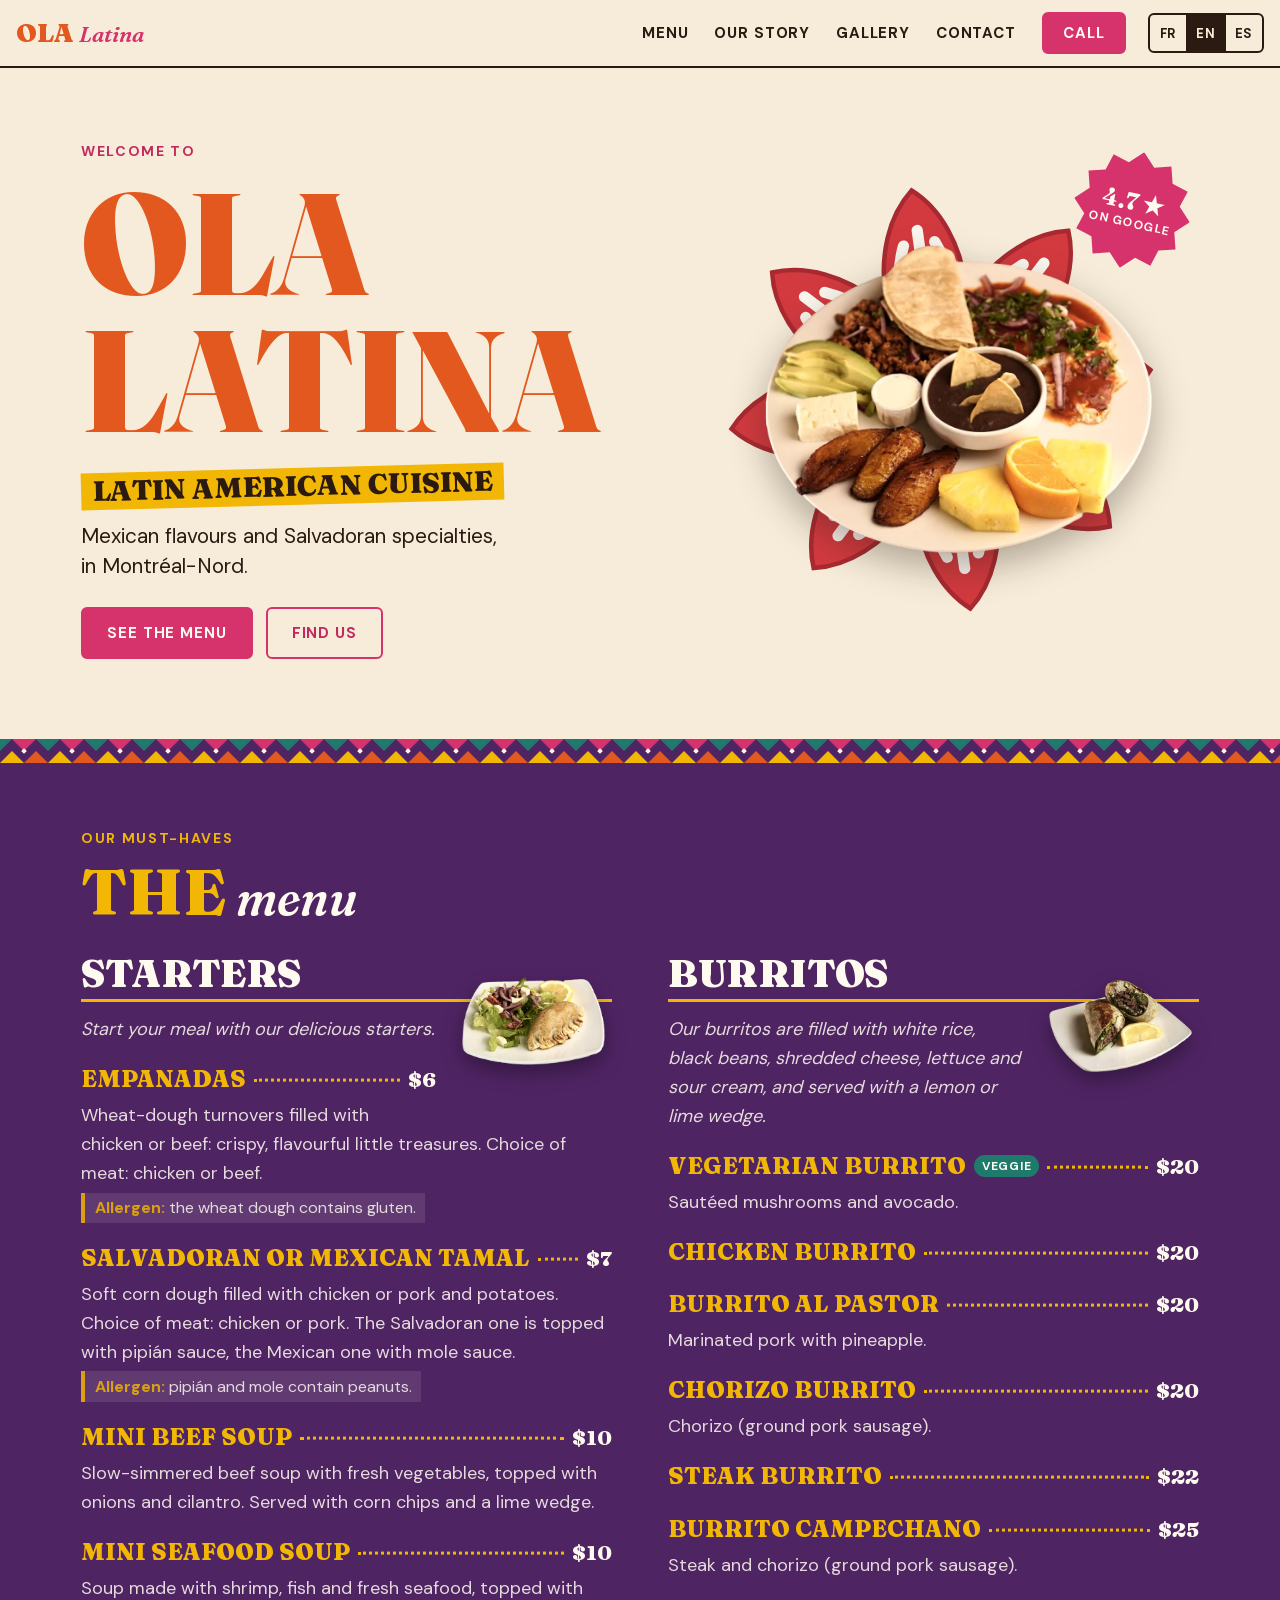
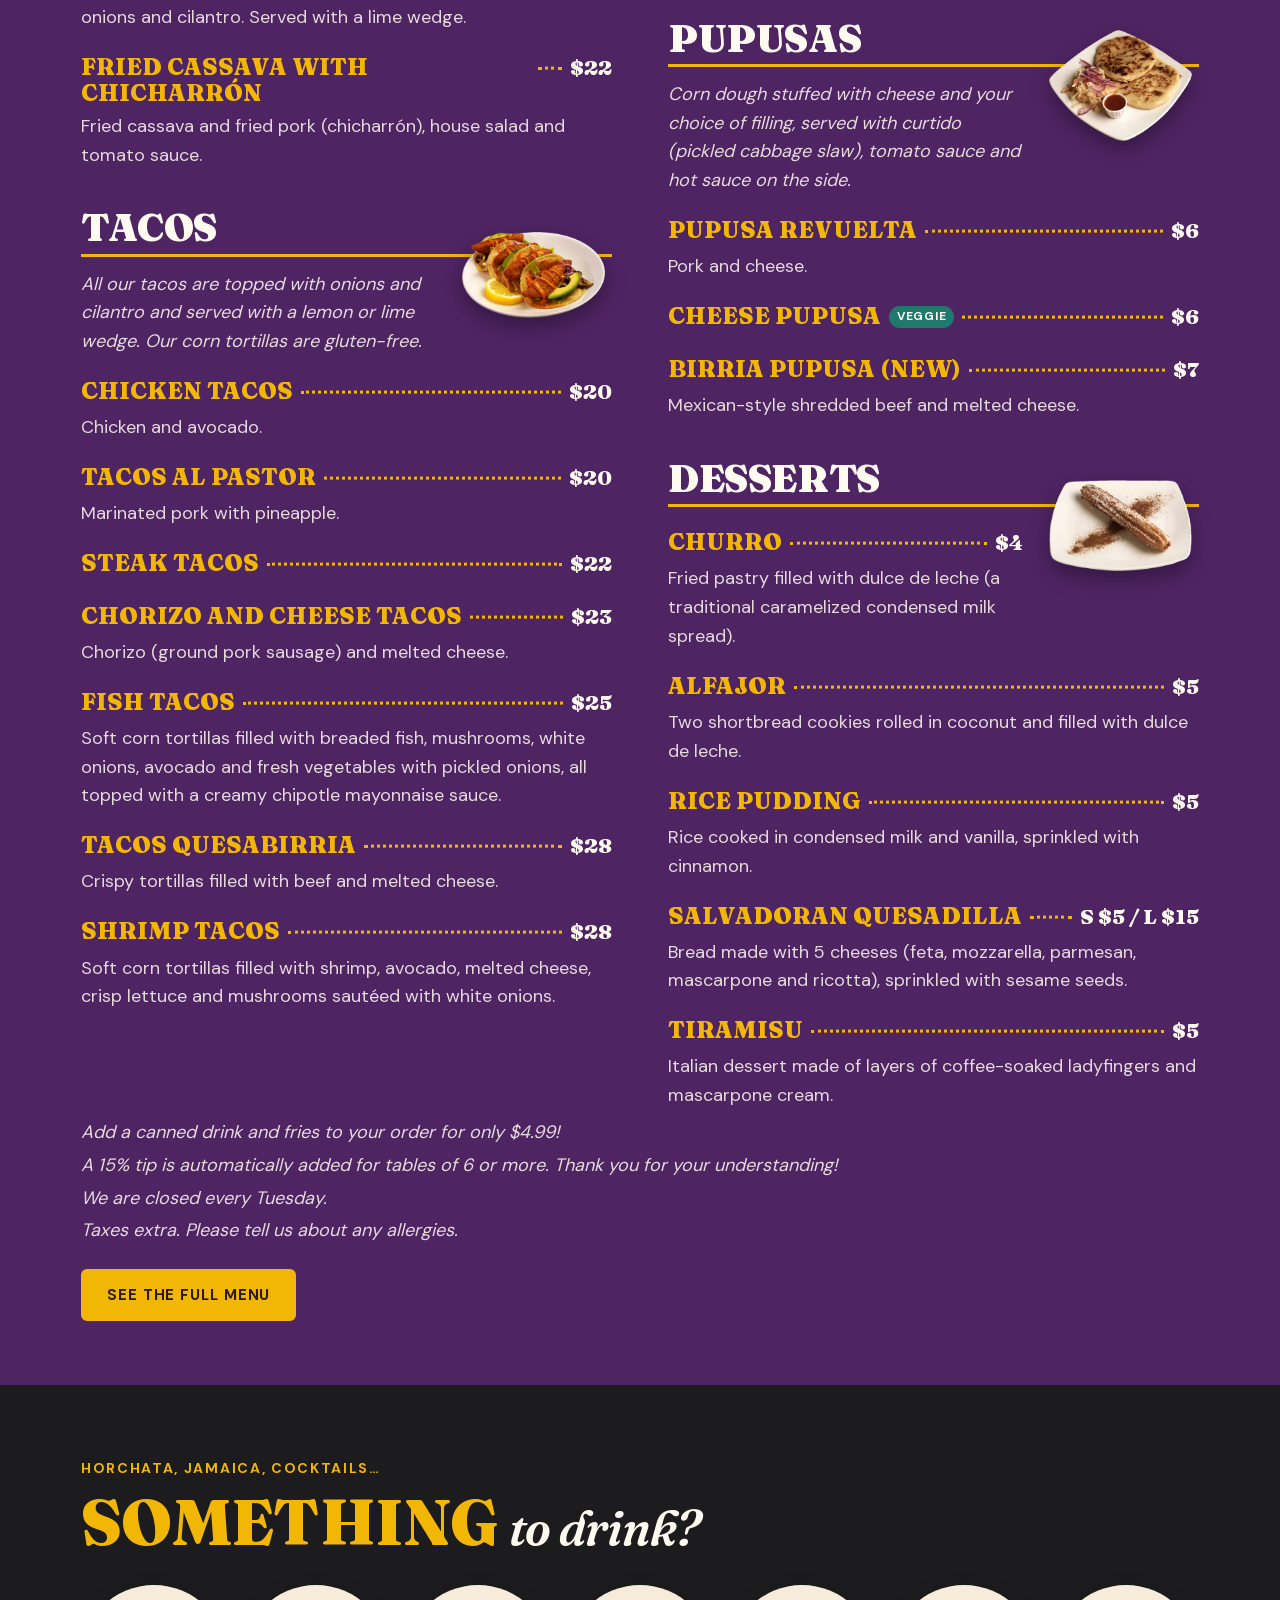
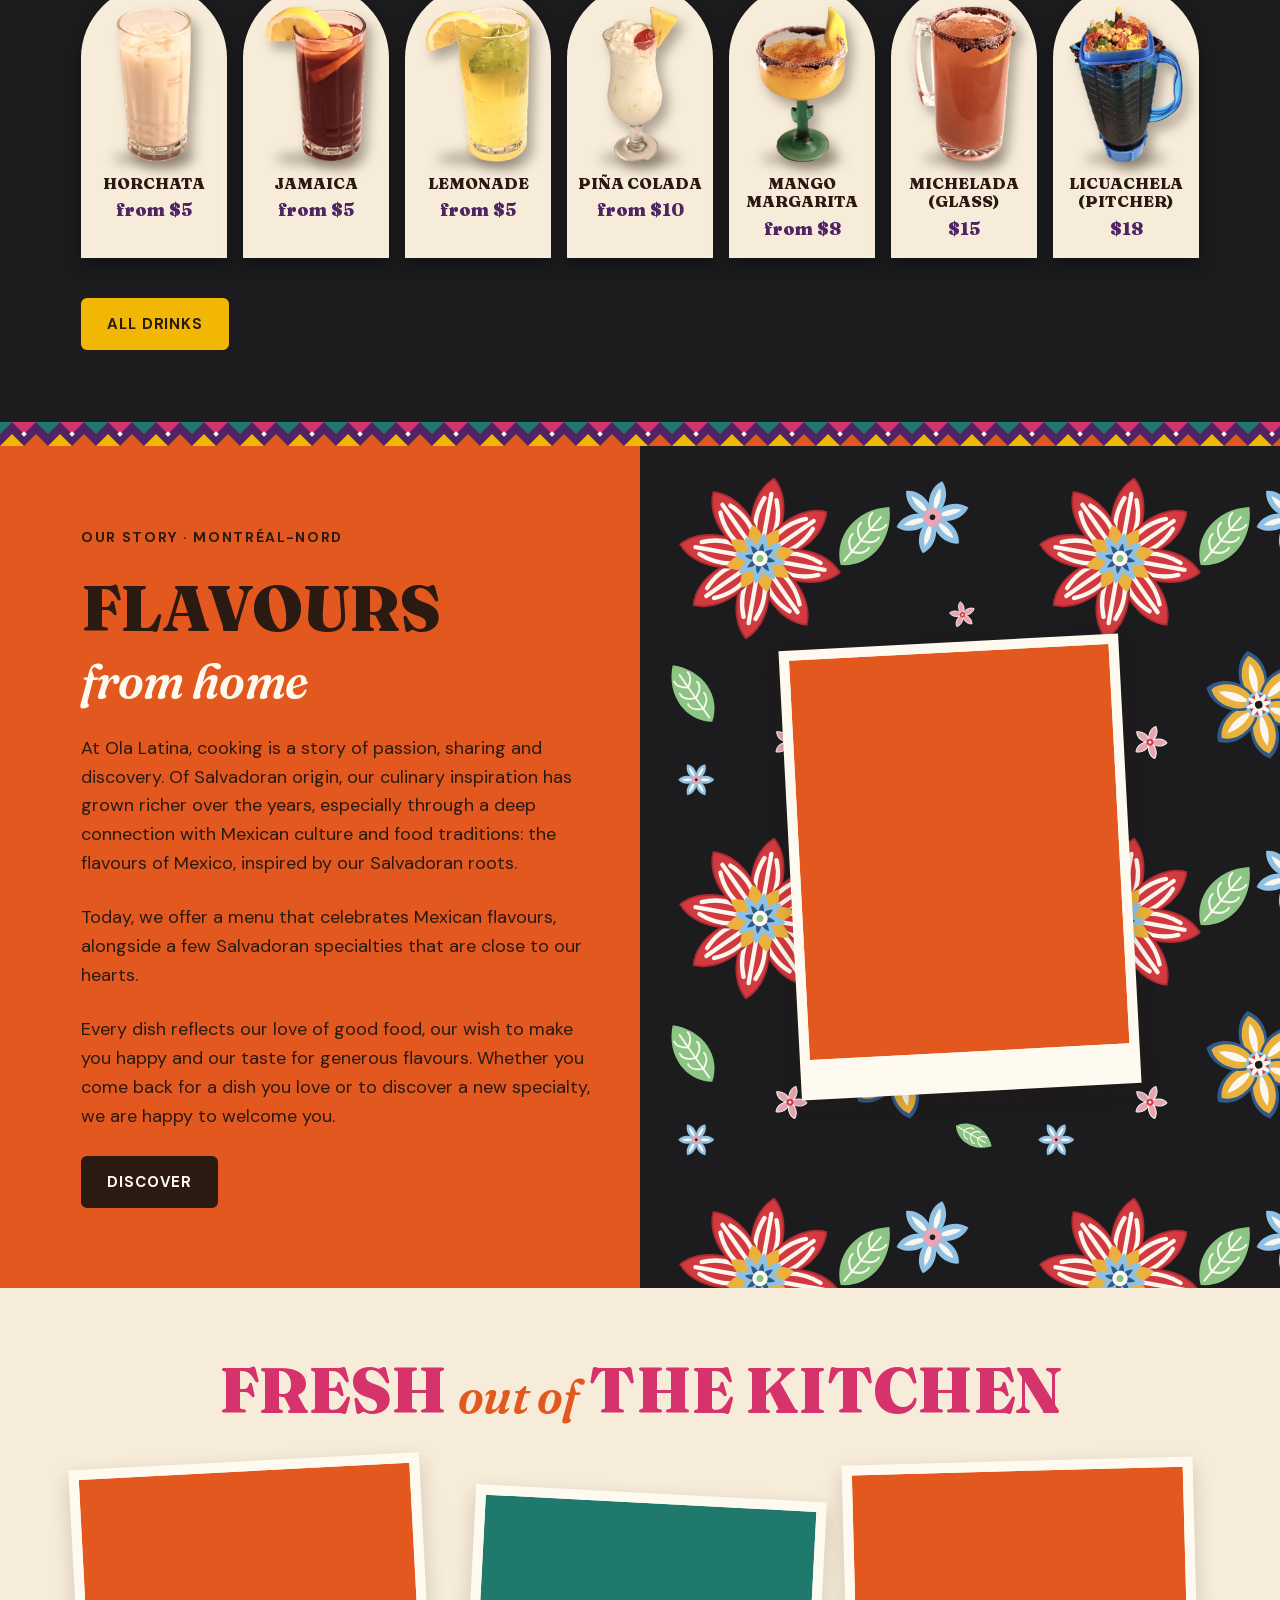
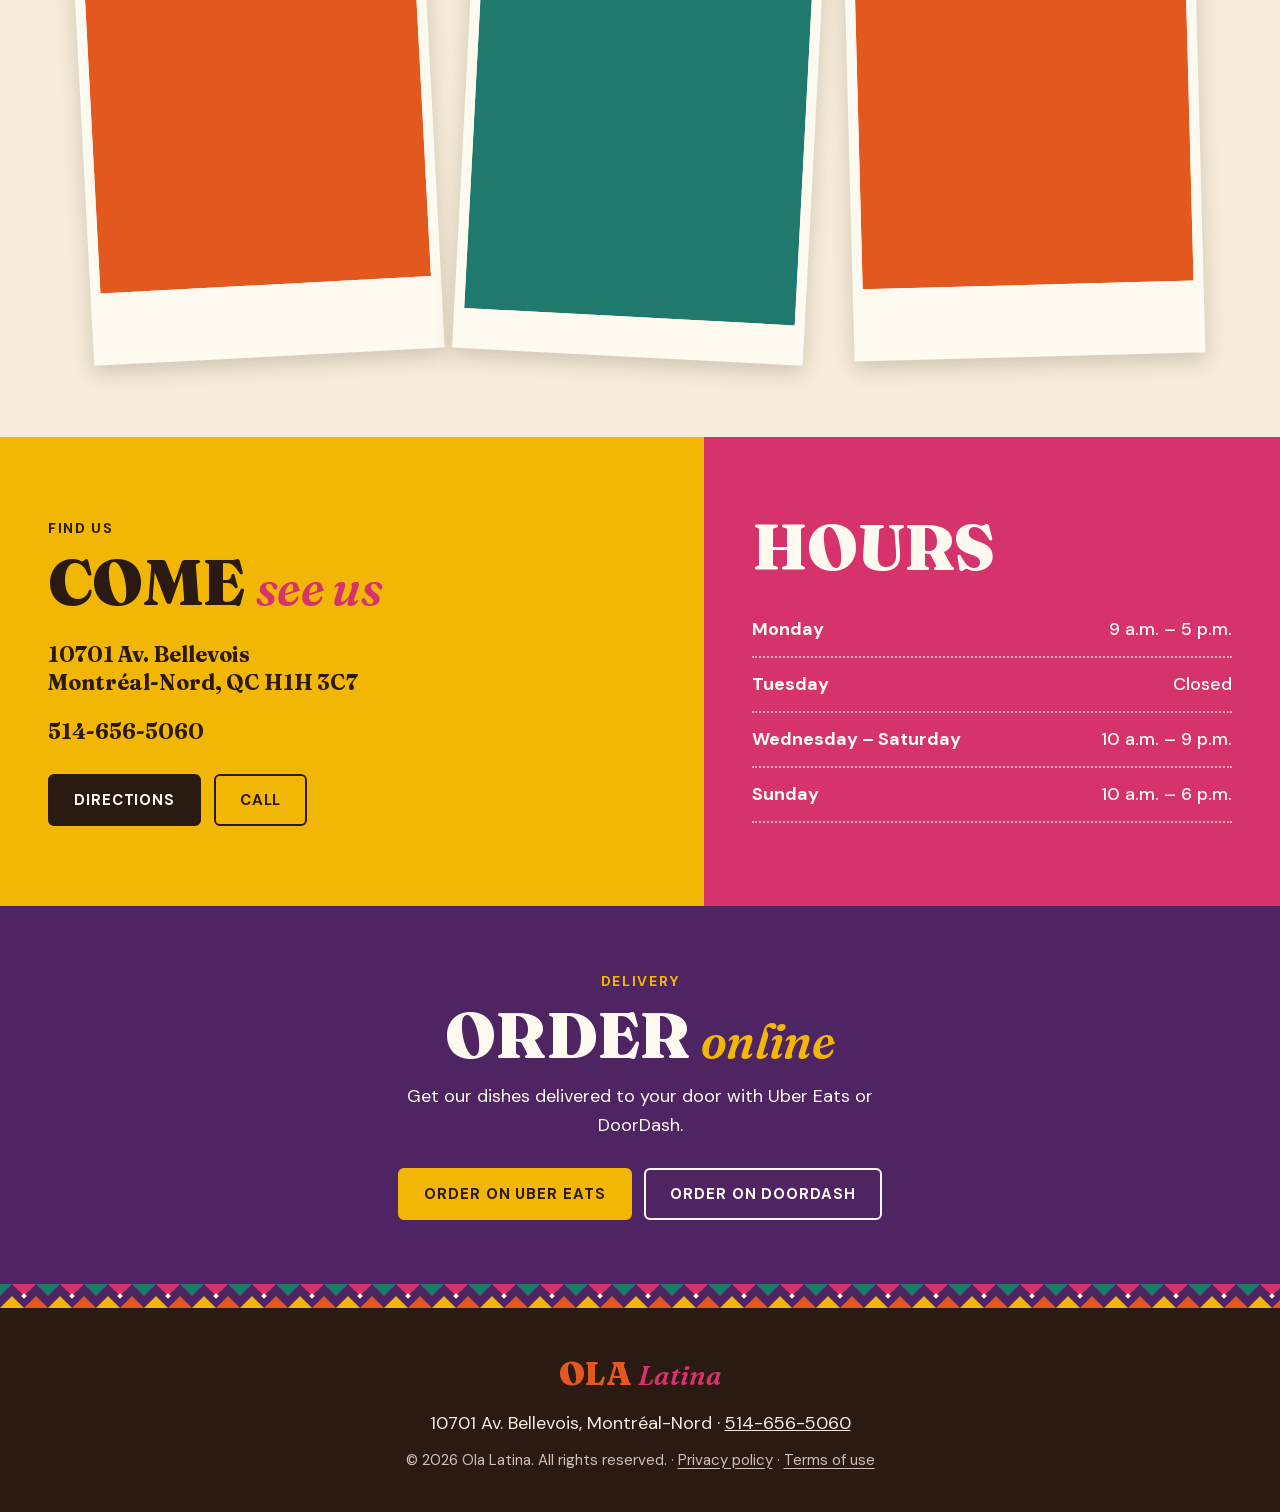
==== commit 19f325e5: "Site en trois langues (FR / EN / ES) et photos des plats qui grossissent - Boutons FR / EN / ES sur " ====
--- a/index.html
+++ b/index.html
@@ -6,8 +6,8 @@
   <meta http-equiv="Content-Security-Policy" content="default-src 'none'; script-src 'self'; style-src 'self'; font-src 'self'; img-src 'self' data:; base-uri 'none'; form-action 'none'; upgrade-insecure-requests">
   <meta name="referrer" content="strict-origin-when-cross-origin">
   <meta name="theme-color" content="#f6ecd9">
-  <title>Ola Latina — Restaurant</title>
-  <meta name="description" content="Ola Latina, restaurant latino-américain à Montréal-Nord : saveurs mexicaines et spécialités salvadoriennes. Découvrez notre carte, notre histoire et nos horaires.">
+  <title data-i18n="accueil.titre">Ola Latina — Restaurant</title>
+  <meta name="description" data-i18n-content="accueil.description" content="Ola Latina, restaurant latino-américain à Montréal-Nord : saveurs mexicaines et spécialités salvadoriennes. Découvrez notre carte, notre histoire et nos horaires.">
   <!-- Aperçu au partage (Facebook, Messenger, texto…) : adresses absolues obligatoires, à changer si le site change de domaine -->
   <meta property="og:type" content="website">
   <meta property="og:locale" content="fr_CA">
@@ -23,21 +23,28 @@
   <link rel="preload" href="Assets/fonts/fraunces.woff2" as="font" type="font/woff2" crossorigin>
   <link rel="preload" href="Assets/fonts/dm-sans.woff2" as="font" type="font/woff2" crossorigin>
   <link rel="icon" href="favicon.svg" type="image/svg+xml">
-  <link rel="stylesheet" href="fonts.css?v=20261108">
-  <link rel="stylesheet" href="styles.css?v=20261108">
+  <link rel="stylesheet" href="fonts.css?v=20261115">
+  <link rel="stylesheet" href="styles.css?v=20261115">
+  <link rel="stylesheet" href="zoom.css?v=20261115">
 </head>
 <body>
-  <a href="#contenu" class="skip-link">Aller au contenu</a>
+  <a href="#contenu" class="skip-link" data-i18n="accueil.evitement">Aller au contenu</a>
 
   <header class="site-header">
     <a href="#accueil" class="logo">Ola <em>Latina</em></a>
+    <!-- Choix de la langue (langue.js, traductions.js) -->
+    <div class="langues" role="group" aria-label="Langue · Language · Idioma">
+      <button type="button" data-langue="fr" lang="fr" aria-label="Français" aria-pressed="true">FR</button>
+      <button type="button" data-langue="en" lang="en" aria-label="English" aria-pressed="false">EN</button>
+      <button type="button" data-langue="es" lang="es" aria-label="Español" aria-pressed="false">ES</button>
+    </div>
     <button type="button" class="nav-toggle" aria-label="Ouvrir le menu" aria-expanded="false" aria-controls="site-nav"><span aria-hidden="true">☰</span></button>
     <nav class="site-nav" id="site-nav" aria-label="Navigation principale">
-      <a href="#carte">Carte</a>
-      <a href="#histoire">Notre histoire</a>
-      <a href="#galerie">Galerie</a>
-      <a href="#contact">Contact</a>
-      <a href="tel:+15146565060" class="btn btn-small">Appeler</a>
+      <a href="#carte" data-i18n="nav.carte">Carte</a>
+      <a href="#histoire" data-i18n="nav.histoire">Notre histoire</a>
+      <a href="#galerie" data-i18n="nav.galerie">Galerie</a>
+      <a href="#contact" data-i18n="nav.contact">Contact</a>
+      <a href="tel:+15146565060" class="btn btn-small" data-i18n="nav.appeler">Appeler</a>
     </nav>
   </header>
 
@@ -45,13 +52,13 @@
     <!-- Accueil -->
     <section id="accueil" class="hero">
       <div class="hero-text">
-        <p class="kicker">Bienvenue chez</p>
+        <p class="kicker" data-i18n="hero.bienvenue">Bienvenue chez</p>
         <h1>Ola<br>Latina</h1>
-        <p class="highlight">Cuisine latino-américaine</p>
-        <p class="hero-sub">Saveurs mexicaines et spécialités salvadoriennes, à Montréal-Nord.</p>
+        <p class="highlight" data-i18n="hero.cuisine">Cuisine latino-américaine</p>
+        <p class="hero-sub" data-i18n="hero.sous-titre">Saveurs mexicaines et spécialités salvadoriennes, à Montréal-Nord.</p>
         <div class="hero-actions">
-          <a href="#carte" class="btn">Voir la carte</a>
-          <a href="#contact" class="btn btn-outline">Nous trouver</a>
+          <a href="#carte" class="btn" data-i18n="hero.voir-carte">Voir la carte</a>
+          <a href="#contact" class="btn btn-outline" data-i18n="hero.nous-trouver">Nous trouver</a>
         </div>
       </div>
 
@@ -61,12 +68,12 @@
           <img class="deco deco-fleur" src="Assets/motifs/fleur-rouge.svg" alt="" aria-hidden="true">
           <picture>
             <source type="image/webp" srcset="Assets/plats/dejeuner-el-ranchero-400.webp 400w, Assets/plats/dejeuner-el-ranchero.webp 900w" sizes="(min-width: 860px) 460px, 85vw">
-            <img class="hero-photo" src="Assets/plats/dejeuner-el-ranchero.png" alt="Déjeuner gourmet El Ranchero : œufs tournés en sauce tomate, chorizo, bananes plantains, haricots noirs, avocat et fruits frais" decoding="async" fetchpriority="high">
+            <img class="hero-photo" data-i18n-alt="hero.photo-alt" data-zoom="hero.photo-nom" src="Assets/plats/dejeuner-el-ranchero.png" alt="Déjeuner gourmet El Ranchero : œufs tournés en sauce tomate, chorizo, bananes plantains, haricots noirs, avocat et fruits frais" decoding="async" fetchpriority="high">
           </picture>
         </div>
-        <div class="sticker" role="img" aria-label="Note de 4,7 sur 5 sur Google">
-          <strong aria-hidden="true">4,7 ★</strong>
-          <span aria-hidden="true">sur Google</span>
+        <div class="sticker" role="img" data-i18n-label="hero.note-label" aria-label="Note de 4,7 sur 5 sur Google">
+          <strong aria-hidden="true" data-i18n="hero.note">4,7 ★</strong>
+          <span aria-hidden="true" data-i18n="hero.sur-google">sur Google</span>
         </div>
       </div>
     </section>
@@ -76,13 +83,13 @@
     <!-- Carte -->
     <section id="carte" class="menu">
       <div class="container">
-        <p class="kicker kicker-light">Nos incontournables</p>
-        <h2>La <em>carte</em></h2>
+        <p class="kicker kicker-light" data-i18n="carte.surtitre">Nos incontournables</p>
+        <h2 data-i18n="carte.titre">La <em>carte</em></h2>
         <!-- Généré à partir de menu-data.js (le seul fichier à modifier pour la carte) -->
         <div class="menu-sections" id="menu-sections"></div>
         <div class="menu-note" id="menu-note"></div>
         <div class="menu-actions">
-          <a href="menu.html" class="btn btn-mustard">Voir le menu complet</a>
+          <a href="menu.html" class="btn btn-mustard" data-i18n="carte.menu-complet">Voir le menu complet</a>
         </div>
       </div>
     </section>
@@ -91,11 +98,11 @@
     <section id="boissons" class="vitrine">
       <div class="container">
         <div class="vitrine-titre">
-          <p class="kicker kicker-light">Horchata, jamaica, cocktails…</p>
-          <h2>Quelque chose <em>à&nbsp;boire&nbsp;?</em></h2>
+          <p class="kicker kicker-light" data-i18n="boissons.surtitre">Horchata, jamaica, cocktails…</p>
+          <h2 data-i18n="boissons.titre">Quelque chose <em>à&nbsp;boire&nbsp;?</em></h2>
         </div>
         <ul class="vitrine-grid" id="vitrine-boissons"></ul>
-        <a href="menu.html" class="btn btn-mustard">Toutes les boissons</a>
+        <a href="menu.html" class="btn btn-mustard" data-i18n="boissons.toutes">Toutes les boissons</a>
       </div>
     </section>
 
@@ -104,20 +111,20 @@
     <!-- Histoire : bloc couleur + bloc motif -->
     <section id="histoire" class="split">
       <div class="split-text">
-        <p class="kicker">Notre histoire · Montréal-Nord</p>
-        <h2>Les saveurs <em>de&nbsp;chez&nbsp;nous</em></h2>
-        <p>Chez Ola Latina, la cuisine est une histoire de passion, de partage et de découvertes. D'origine salvadorienne, notre inspiration culinaire s'est enrichie au fil des années, notamment grâce à un lien profond avec la culture et les traditions gastronomiques mexicaines : les saveurs du Mexique, inspirées par nos racines salvadoriennes.</p>
-        <p>Aujourd'hui, nous vous proposons un menu qui met à l'honneur les saveurs mexicaines, accompagnées de quelques spécialités salvadoriennes qui nous tiennent à cœur.</p>
-        <p>Chaque plat reflète notre amour de la bonne cuisine, notre désir de vous faire plaisir et notre goût pour les saveurs généreuses. Que vous veniez retrouver un plat que vous aimez ou découvrir une nouvelle spécialité, nous sommes heureux de vous accueillir chez nous.</p>
-        <a href="#galerie" class="btn btn-dark">Découvrir</a>
+        <p class="kicker" data-i18n="histoire.surtitre">Notre histoire · Montréal-Nord</p>
+        <h2 data-i18n="histoire.titre">Les saveurs <em>de&nbsp;chez&nbsp;nous</em></h2>
+        <p data-i18n="histoire.p1">Chez Ola Latina, la cuisine est une histoire de passion, de partage et de découvertes. D'origine salvadorienne, notre inspiration culinaire s'est enrichie au fil des années, notamment grâce à un lien profond avec la culture et les traditions gastronomiques mexicaines : les saveurs du Mexique, inspirées par nos racines salvadoriennes.</p>
+        <p data-i18n="histoire.p2">Aujourd'hui, nous vous proposons un menu qui met à l'honneur les saveurs mexicaines, accompagnées de quelques spécialités salvadoriennes qui nous tiennent à cœur.</p>
+        <p data-i18n="histoire.p3">Chaque plat reflète notre amour de la bonne cuisine, notre désir de vous faire plaisir et notre goût pour les saveurs généreuses. Que vous veniez retrouver un plat que vous aimez ou découvrir une nouvelle spécialité, nous sommes heureux de vous accueillir chez nous.</p>
+        <a href="#galerie" class="btn btn-dark" data-i18n="histoire.decouvrir">Découvrir</a>
       </div>
       <div class="split-pattern">
         <figure class="photo-frame tilt-left">
             <picture>
               <source type="image/webp" srcset="Assets/photos/enseigne-500.webp 500w, Assets/photos/enseigne.webp 1000w" sizes="(min-width: 760px) 340px, 90vw">
-              <img src="Assets/photos/enseigne.jpg" alt="Le logo Ola Latina peint sur la vitrine du restaurant, décorée de rosaces en papier" width="1000" height="1332" loading="lazy" decoding="async">
-            </picture>
-            <figcaption>Bienvenue chez nous</figcaption>
+              <img src="Assets/photos/enseigne.jpg" data-i18n-alt="histoire.photo-alt" alt="Le logo Ola Latina peint sur la vitrine du restaurant, décorée de rosaces en papier" width="1000" height="1332" loading="lazy" decoding="async">
+            </picture>
+            <figcaption data-i18n="histoire.legende">Bienvenue chez nous</figcaption>
           </figure>
       </div>
     </section>
@@ -125,29 +132,29 @@
     <!-- Galerie -->
     <section id="galerie" class="gallery-section">
       <div class="container">
-        <h2>Tout frais <em>sorti de</em> la cuisine</h2>
+        <h2 data-i18n="galerie.titre">Tout frais <em>sorti de</em> la cuisine</h2>
         <div class="gallery">
           <!-- Photos du restaurant (Assets/photos) : WebP + JPG de secours -->
           <figure class="photo-frame tilt-left">
             <picture>
               <source type="image/webp" srcset="Assets/photos/exterieur-500.webp 500w, Assets/photos/exterieur.webp 1000w" sizes="(min-width: 760px) 340px, 90vw">
-              <img src="Assets/photos/exterieur.jpg" alt="La devanture en brique d'Ola Latina, avec son enseigne et sa terrasse, au 10701 avenue Bellevois" width="1000" height="1332" loading="lazy" decoding="async">
-            </picture>
-            <figcaption>La devanture</figcaption>
+              <img src="Assets/photos/exterieur.jpg" data-i18n-alt="galerie.devanture-alt" alt="La devanture en brique d'Ola Latina, avec son enseigne et sa terrasse, au 10701 avenue Bellevois" width="1000" height="1332" loading="lazy" decoding="async">
+            </picture>
+            <figcaption data-i18n="galerie.devanture">La devanture</figcaption>
           </figure>
           <figure class="photo-frame tilt-right">
             <picture>
               <source type="image/webp" srcset="Assets/photos/comptoir-bonbons-500.webp 500w, Assets/photos/comptoir-bonbons.webp 1000w" sizes="(min-width: 760px) 340px, 90vw">
-              <img src="Assets/photos/comptoir-bonbons.jpg" alt="Le comptoir de commande et ses bocaux de bonbons latino-américains" width="1000" height="1332" loading="lazy" decoding="async">
-            </picture>
-            <figcaption>Au comptoir</figcaption>
+              <img src="Assets/photos/comptoir-bonbons.jpg" data-i18n-alt="galerie.comptoir-alt" alt="Le comptoir de commande et ses bocaux de bonbons latino-américains" width="1000" height="1332" loading="lazy" decoding="async">
+            </picture>
+            <figcaption data-i18n="galerie.comptoir">Au comptoir</figcaption>
           </figure>
           <figure class="photo-frame tilt-left-sm">
             <picture>
               <source type="image/webp" srcset="Assets/photos/cuisine-carottes-500.webp 500w, Assets/photos/cuisine-carottes.webp 1000w" sizes="(min-width: 760px) 340px, 90vw">
-              <img src="Assets/photos/cuisine-carottes.jpg" alt="En cuisine : des carottes coupées à la main sur la planche" width="1000" height="1332" loading="lazy" decoding="async">
-            </picture>
-            <figcaption>Fait maison</figcaption>
+              <img src="Assets/photos/cuisine-carottes.jpg" data-i18n-alt="galerie.cuisine-alt" alt="En cuisine : des carottes coupées à la main sur la planche" width="1000" height="1332" loading="lazy" decoding="async">
+            </picture>
+            <figcaption data-i18n="galerie.cuisine">Fait maison</figcaption>
           </figure>
         </div>
       </div>
@@ -156,35 +163,35 @@
     <!-- Contact & horaires -->
     <section id="contact" class="contact">
       <div class="contact-block contact-where">
-        <p class="kicker">Nous trouver</p>
-        <h2>Passez <em>nous voir</em></h2>
+        <p class="kicker" data-i18n="contact.surtitre">Nous trouver</p>
+        <h2 data-i18n="contact.titre">Passez <em>nous voir</em></h2>
         <p class="address">
           <a href="https://maps.app.goo.gl/vnsDN5pDzAvPZucu6" target="_blank" rel="noopener noreferrer">10701 Av. Bellevois<br>Montréal-Nord, QC H1H 3C7</a>
         </p>
         <p class="phone"><a href="tel:+15146565060">514-656-5060</a></p>
         <div class="hero-actions">
-          <a href="https://maps.app.goo.gl/vnsDN5pDzAvPZucu6" target="_blank" rel="noopener noreferrer" class="btn btn-dark">Itinéraire</a>
-          <a href="tel:+15146565060" class="btn btn-outline-dark">Appeler</a>
+          <a href="https://maps.app.goo.gl/vnsDN5pDzAvPZucu6" target="_blank" rel="noopener noreferrer" class="btn btn-dark" data-i18n="contact.itineraire">Itinéraire</a>
+          <a href="tel:+15146565060" class="btn btn-outline-dark" data-i18n="nav.appeler">Appeler</a>
         </div>
       </div>
       <div class="contact-block contact-hours">
-        <h2>Horaires</h2>
+        <h2 data-i18n="contact.horaires">Horaires</h2>
         <ul class="hours">
-          <li><span>Lundi</span><span>9h – 17h</span></li>
-          <li><span>Mardi</span><span>Fermé</span></li>
-          <li><span>Mercredi – Samedi</span><span>10h – 21h</span></li>
-          <li><span>Dimanche</span><span>10h – 18h</span></li>
+          <li><span data-i18n="jour.lundi">Lundi</span><span data-i18n="heures.lundi">9h – 17h</span></li>
+          <li><span data-i18n="jour.mardi">Mardi</span><span data-i18n="heures.ferme">Fermé</span></li>
+          <li><span data-i18n="jour.mercredi-samedi">Mercredi – Samedi</span><span data-i18n="heures.mercredi-samedi">10h – 21h</span></li>
+          <li><span data-i18n="jour.dimanche">Dimanche</span><span data-i18n="heures.dimanche">10h – 18h</span></li>
         </ul>
       </div>
     </section>
 
     <section id="commander" class="order">
-      <p class="kicker kicker-light">Livraison</p>
-      <h2>Commander <em>en ligne</em></h2>
-      <p class="order-lead">Nos plats arrivent chez vous par Uber Eats ou DoorDash.</p>
+      <p class="kicker kicker-light" data-i18n="commander.surtitre">Livraison</p>
+      <h2 data-i18n="commander.titre">Commander <em>en ligne</em></h2>
+      <p class="order-lead" data-i18n="commander.texte">Nos plats arrivent chez vous par Uber Eats ou DoorDash.</p>
       <div class="hero-actions">
-        <a href="https://www.ubereats.com/store/ola-latina/IuEYY1fMRC2ZuVMaS8kHyA" target="_blank" rel="noopener noreferrer" class="btn btn-mustard">Commander sur Uber Eats</a>
-        <a href="https://www.doordash.com/store/restaurant-ola-latina-montreal-1062959" target="_blank" rel="noopener noreferrer" class="btn btn-light">Commander sur DoorDash</a>
+        <a href="https://www.ubereats.com/store/ola-latina/IuEYY1fMRC2ZuVMaS8kHyA" target="_blank" rel="noopener noreferrer" class="btn btn-mustard" data-i18n="commander.uber">Commander sur Uber Eats</a>
+        <a href="https://www.doordash.com/store/restaurant-ola-latina-montreal-1062959" target="_blank" rel="noopener noreferrer" class="btn btn-light" data-i18n="commander.doordash">Commander sur DoorDash</a>
       </div>
     </section>
   </main>
@@ -194,10 +201,14 @@
   <footer class="site-footer">
     <a href="#accueil" class="logo">Ola <em>Latina</em></a>
     <p>10701 Av. Bellevois, Montréal-Nord · <a href="tel:+15146565060" class="nowrap">514-656-5060</a></p>
-    <p class="small">&copy; <span id="year"></span> Ola Latina. Tous droits réservés. · <a href="politique-confidentialite.html">Politique de confidentialité</a> · <a href="conditions-utilisation.html">Conditions d'utilisation</a></p>
+    <p class="small">&copy; <span id="year"></span> Ola Latina. <span data-i18n="commun.droits">Tous droits réservés.</span> · <a href="politique-confidentialite.html" data-i18n="commun.confidentialite">Politique de confidentialité</a> · <a href="conditions-utilisation.html" data-i18n="commun.conditions">Conditions d'utilisation</a></p>
   </footer>
 
-  <script src="menu-data.js?v=20261108" charset="utf-8"></script>
-  <script src="script.js?v=20261108"></script>
+  <script src="traductions.js?v=20261115" charset="utf-8"></script>
+  <script src="menu-traductions.js?v=20261115" charset="utf-8"></script>
+  <script src="langue.js?v=20261115"></script>
+  <script src="menu-data.js?v=20261115" charset="utf-8"></script>
+  <script src="script.js?v=20261115"></script>
+  <script src="zoom.js?v=20261115"></script>
 </body>
 </html>
--- a/styles.css
+++ b/styles.css
@@ -665,7 +665,6 @@
 .address a, .phone a { display: inline-block; padding: 0.15rem 0; }
 .contact-where .hero-actions { margin-top: 1.6rem; }
 
-
 /* ===== COMMANDER EN LIGNE (livraison) ===== */
 .order {
   background: var(--violet);
@@ -678,6 +677,7 @@
 .order-lead { max-width: 42ch; margin: 0 auto; }
 .order .hero-actions { justify-content: center; margin-top: 1.8rem; }
 .btn-light { background: transparent; border-color: var(--white); color: var(--white); }
+
 
 .contact-hours { background: var(--fuchsia); color: var(--white); }
 .contact-hours h2 { color: var(--white); }
@@ -707,6 +707,48 @@
 .site-footer p a { color: inherit; }
 .nowrap { white-space: nowrap; }
 
+/* ---------- Choix de la langue (FR / EN / ES) ---------- */
+.langues {
+  display: flex;
+  margin-left: auto;
+  margin-right: 0.35rem;
+}
+.langues button {
+  min-width: 40px;
+  min-height: 40px;
+  padding: 0 0.45rem;
+  border: 2px solid var(--ink);
+  background: transparent;
+  color: var(--ink);
+  font-family: var(--font-body);
+  font-weight: 700;
+  font-size: 0.8125rem;
+  letter-spacing: 0.06em;
+  cursor: pointer;
+}
+.langues button + button { margin-left: -2px; }
+.langues button:first-child { border-radius: var(--radius) 0 0 var(--radius); }
+.langues button:last-child { border-radius: 0 var(--radius) var(--radius) 0; }
+.langues button[aria-pressed="true"] { background: var(--ink); color: var(--cream); }
+@media (hover: hover) {
+  .langues button[aria-pressed="false"]:hover { background: var(--mustard); }
+}
+.langues button:focus-visible { position: relative; z-index: 1; }
+/* Très petits téléphones : boutons un peu plus serrés */
+@media (max-width: 359px) {
+  .langues button { min-width: 34px; padding: 0 0.25rem; }
+  .logo { font-size: 1.4rem; }
+}
+/* Ordinateur : après les liens du menu */
+@media (min-width: 860px) {
+  .site-nav { margin-left: auto; }
+  .langues { order: 3; margin: 0 0 0 1.4rem; }
+}
+@media (min-width: 860px) and (max-width: 1080px) {
+  .site-nav { gap: 1.1rem; }
+  .langues { margin-left: 1rem; }
+}
+
 /* Texte courant à 18 px sur tablette et ordinateur */
 @media (min-width: 768px) {
   body { font-size: 1.125rem; }
--- a/zoom.css
+++ b/zoom.css
@@ -0,0 +1,133 @@
+/* Ola Latina — photos des plats qui grossissent (accueil et menu complet)
+   Survol à la souris : la photo grossit et penche un peu.
+   Clic ou toucher : la photo s'ouvre en grand sur fond sombre (zoom.js). */
+
+.plat-visuel, .vitrine-item picture, .hero-plat picture { cursor: zoom-in; }
+/* Les photos passent au-dessus des textes voisins (sinon le texte « attrape » le clic ou le survol) */
+.plat-visuel { z-index: 2; }
+.plat-visuel picture, .vitrine-item picture, .hero-plat picture {
+  transition: transform 0.35s cubic-bezier(0.2, 0.8, 0.2, 1);
+}
+
+@media (hover: hover) {
+  .plat-visuel:hover { z-index: 3; }
+  .plat-visuel:hover picture { transform: scale(1.25) rotate(-3deg); }
+  .vitrine-item:hover picture { transform: scale(1.12) translateY(-4%) rotate(-2deg); }
+  .hero-plat:hover picture { transform: scale(1.06) rotate(-2deg); }
+}
+
+/* Clavier : même effet que le survol, avec un contour visible */
+.plat-visuel:focus-visible, .vitrine-item picture:focus-visible, .hero-plat picture:focus-visible {
+  outline: 3px dashed #f2b705;
+  outline-offset: 2px;
+  border-radius: 50%;
+}
+.plat-visuel:focus-visible { z-index: 3; }
+.plat-visuel:focus-visible picture { transform: scale(1.25) rotate(-3deg); }
+.vitrine-item picture:focus-visible { border-radius: 999px 999px 6px 6px; transform: scale(1.12) translateY(-4%) rotate(-2deg); }
+
+/* Toucher (téléphone) : petite pression visible avant l'ouverture */
+.plat-visuel:active picture, .vitrine-item picture:active, .hero-plat picture:active { transform: scale(1.1); }
+
+/* ---------- Fenêtre d'agrandissement ---------- */
+.zoom-plat {
+  width: 100%;
+  height: 100%;
+  max-width: none;
+  max-height: none;
+  margin: 0;
+  padding: 0;
+  border: 0;
+  background: transparent;
+  color: #fffaf0;
+  cursor: zoom-out;
+  overflow: hidden;
+}
+.zoom-plat[open] { display: grid; place-items: center; }
+.zoom-plat::backdrop { background: rgba(28, 27, 29, 0.9); }
+html:has(.zoom-plat[open]) { overflow: hidden; }
+
+.zoom-plat figure {
+  margin: 0;
+  width: 100%;
+  display: flex;
+  flex-direction: column;
+  align-items: center;
+  padding: max(3.5rem, env(safe-area-inset-top)) max(16px, env(safe-area-inset-right)) max(1.5rem, env(safe-area-inset-bottom)) max(16px, env(safe-area-inset-left));
+}
+
+/* Le plat posé sur la fleur rouge, comme sur l'accueil */
+.zoom-image {
+  position: relative;
+  width: min(92vw, 70dvh, 720px);
+  aspect-ratio: 1;
+  display: grid;
+  place-items: center;
+}
+.zoom-image::before {
+  content: "";
+  position: absolute;
+  inset: 0;
+  background: url("Assets/motifs/fleur-rouge.svg") center / contain no-repeat;
+  transform: rotate(-8deg);
+  opacity: 0.95;
+}
+.zoom-image img {
+  position: relative;
+  width: 88%;
+  height: 88%;
+  object-fit: contain;
+  filter: drop-shadow(0 18px 22px rgba(0, 0, 0, 0.5));
+  animation: zoom-plat-entree 0.35s cubic-bezier(0.2, 0.8, 0.2, 1);
+}
+
+.zoom-plat figcaption {
+  max-width: 34ch;
+  margin-top: 1rem;
+  text-align: center;
+  font-family: "Fraunces", Georgia, serif;
+  font-weight: 900;
+  font-size: clamp(1.3rem, 4vw, 2rem);
+  line-height: 1.15;
+  text-transform: uppercase;
+  color: #f2b705;
+}
+.zoom-aide {
+  margin: 0.5rem 0 0;
+  font-size: 0.9rem;
+  opacity: 0.75;
+}
+
+.zoom-fermer {
+  position: absolute;
+  top: max(0.75rem, env(safe-area-inset-top));
+  right: max(0.75rem, env(safe-area-inset-right));
+  width: 48px;
+  height: 48px;
+  display: grid;
+  place-items: center;
+  border: 2px solid #fffaf0;
+  border-radius: 50%;
+  background: #d6336c;
+  color: #fffaf0;
+  font-size: 1.9rem;
+  line-height: 1;
+  cursor: pointer;
+}
+.zoom-fermer:focus-visible { outline: 3px solid #f2b705; outline-offset: 3px; }
+
+@keyframes zoom-plat-entree {
+  from { transform: scale(0.6) rotate(-6deg); opacity: 0; }
+  to { transform: none; opacity: 1; }
+}
+
+/* Mouvements réduits : pas d'animation */
+@media (prefers-reduced-motion: reduce) {
+  .plat-visuel picture, .vitrine-item picture, .hero-plat picture { transition: none; }
+  .zoom-image img { animation: none; }
+}
+
+/* Impression du menu : pas de curseur ni de fenêtre */
+@media print {
+  .zoom-plat { display: none !important; }
+}
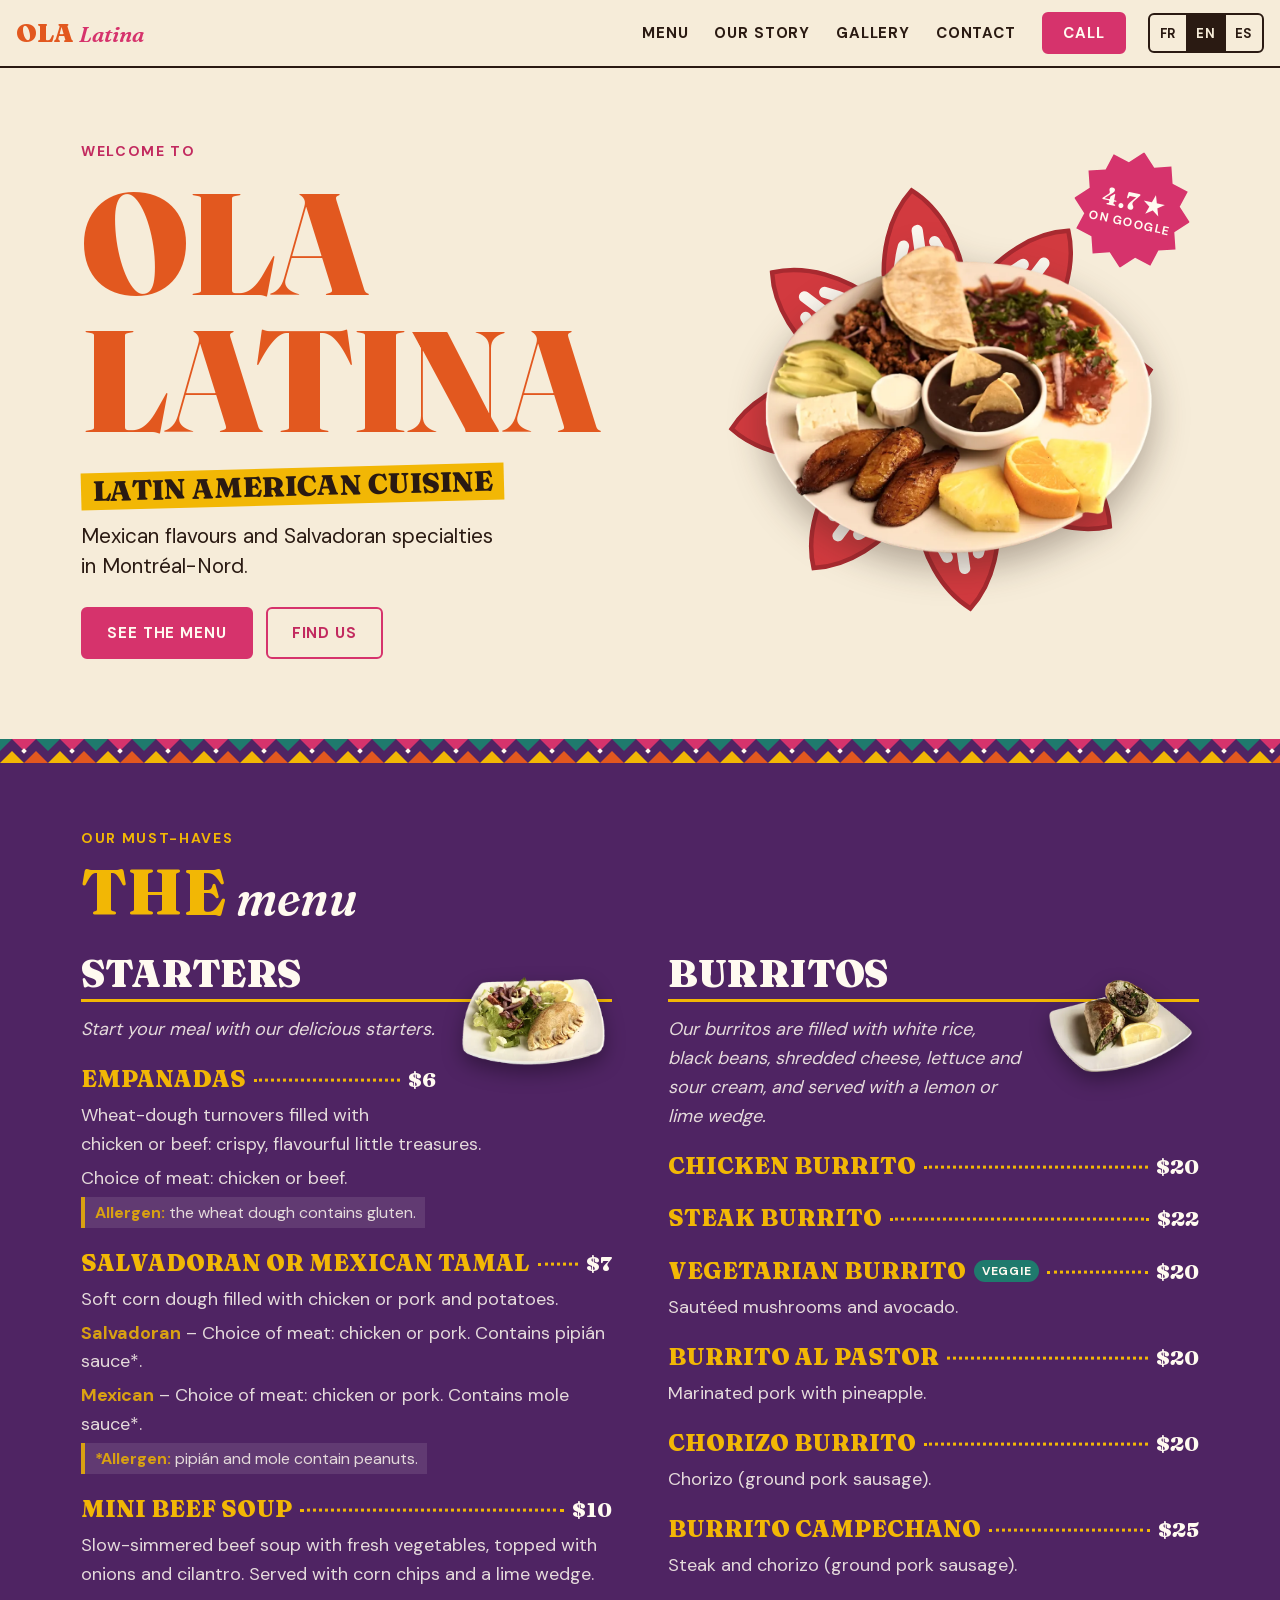
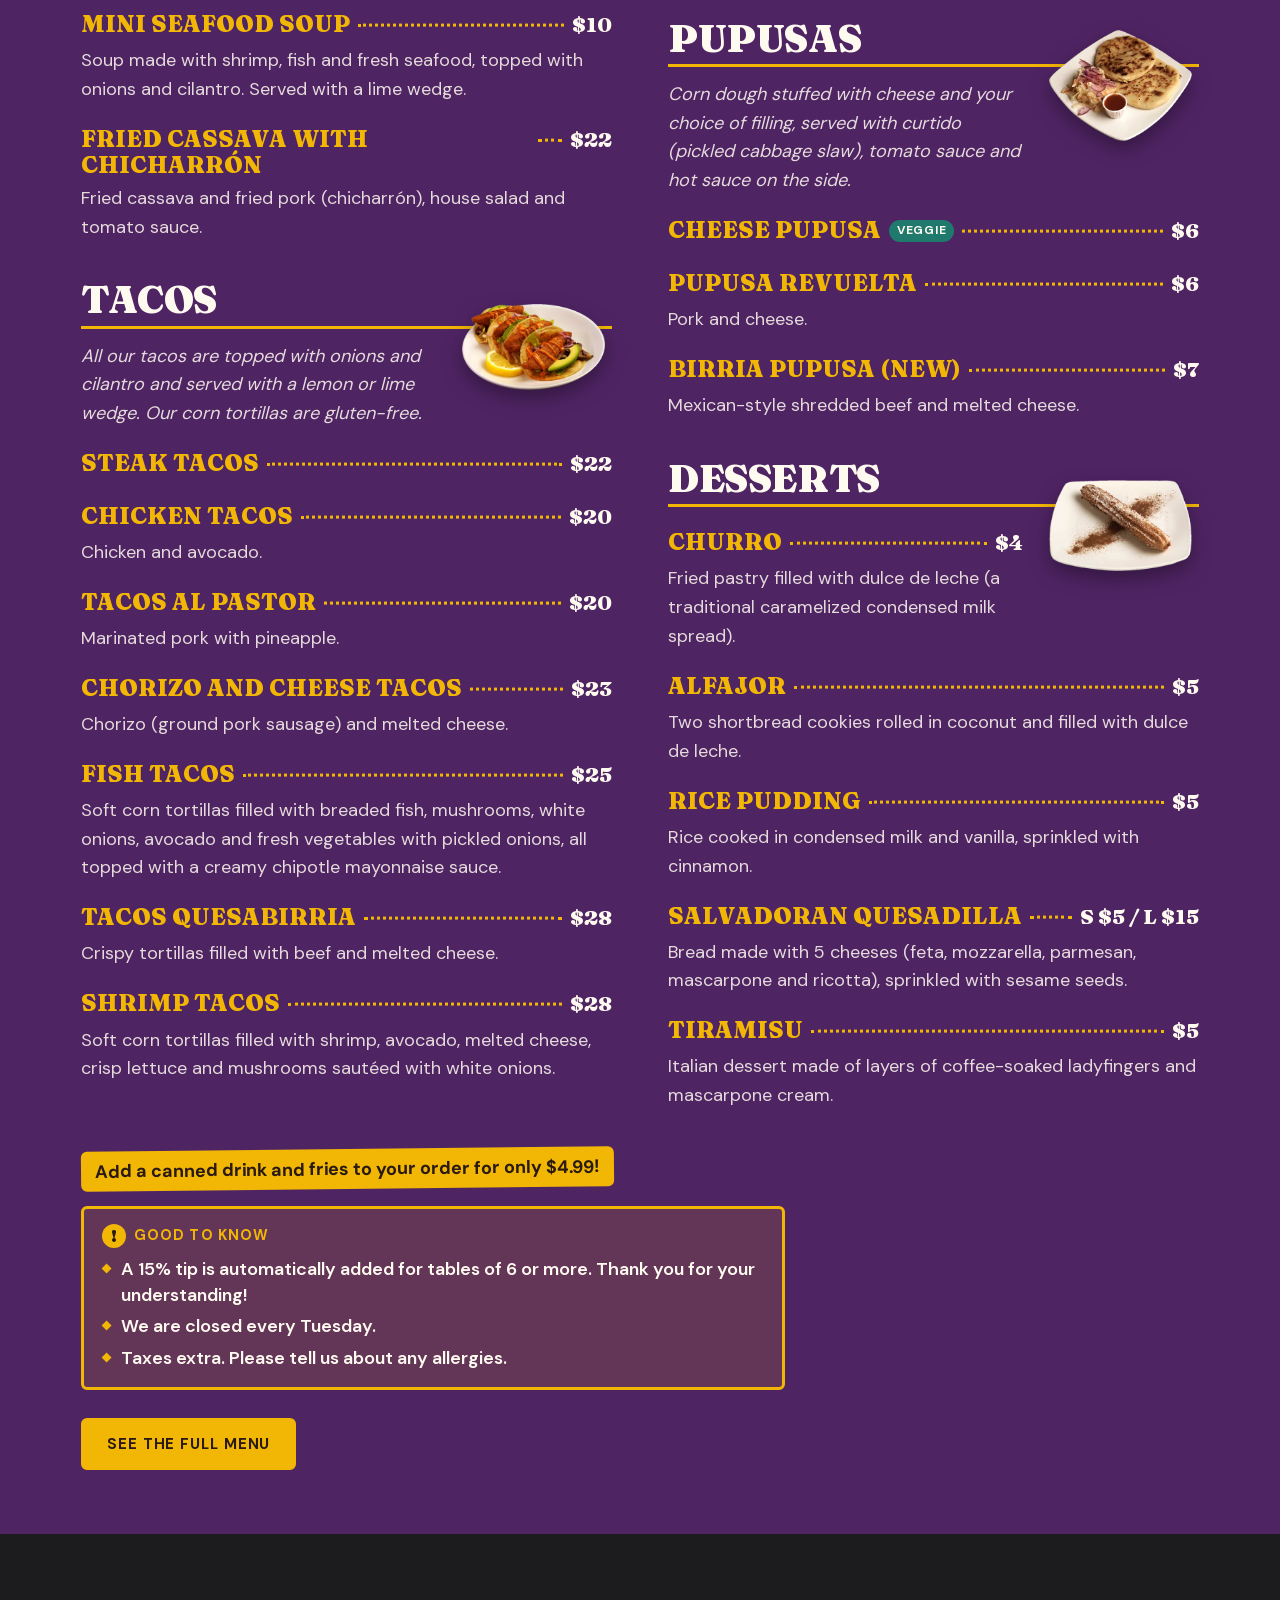
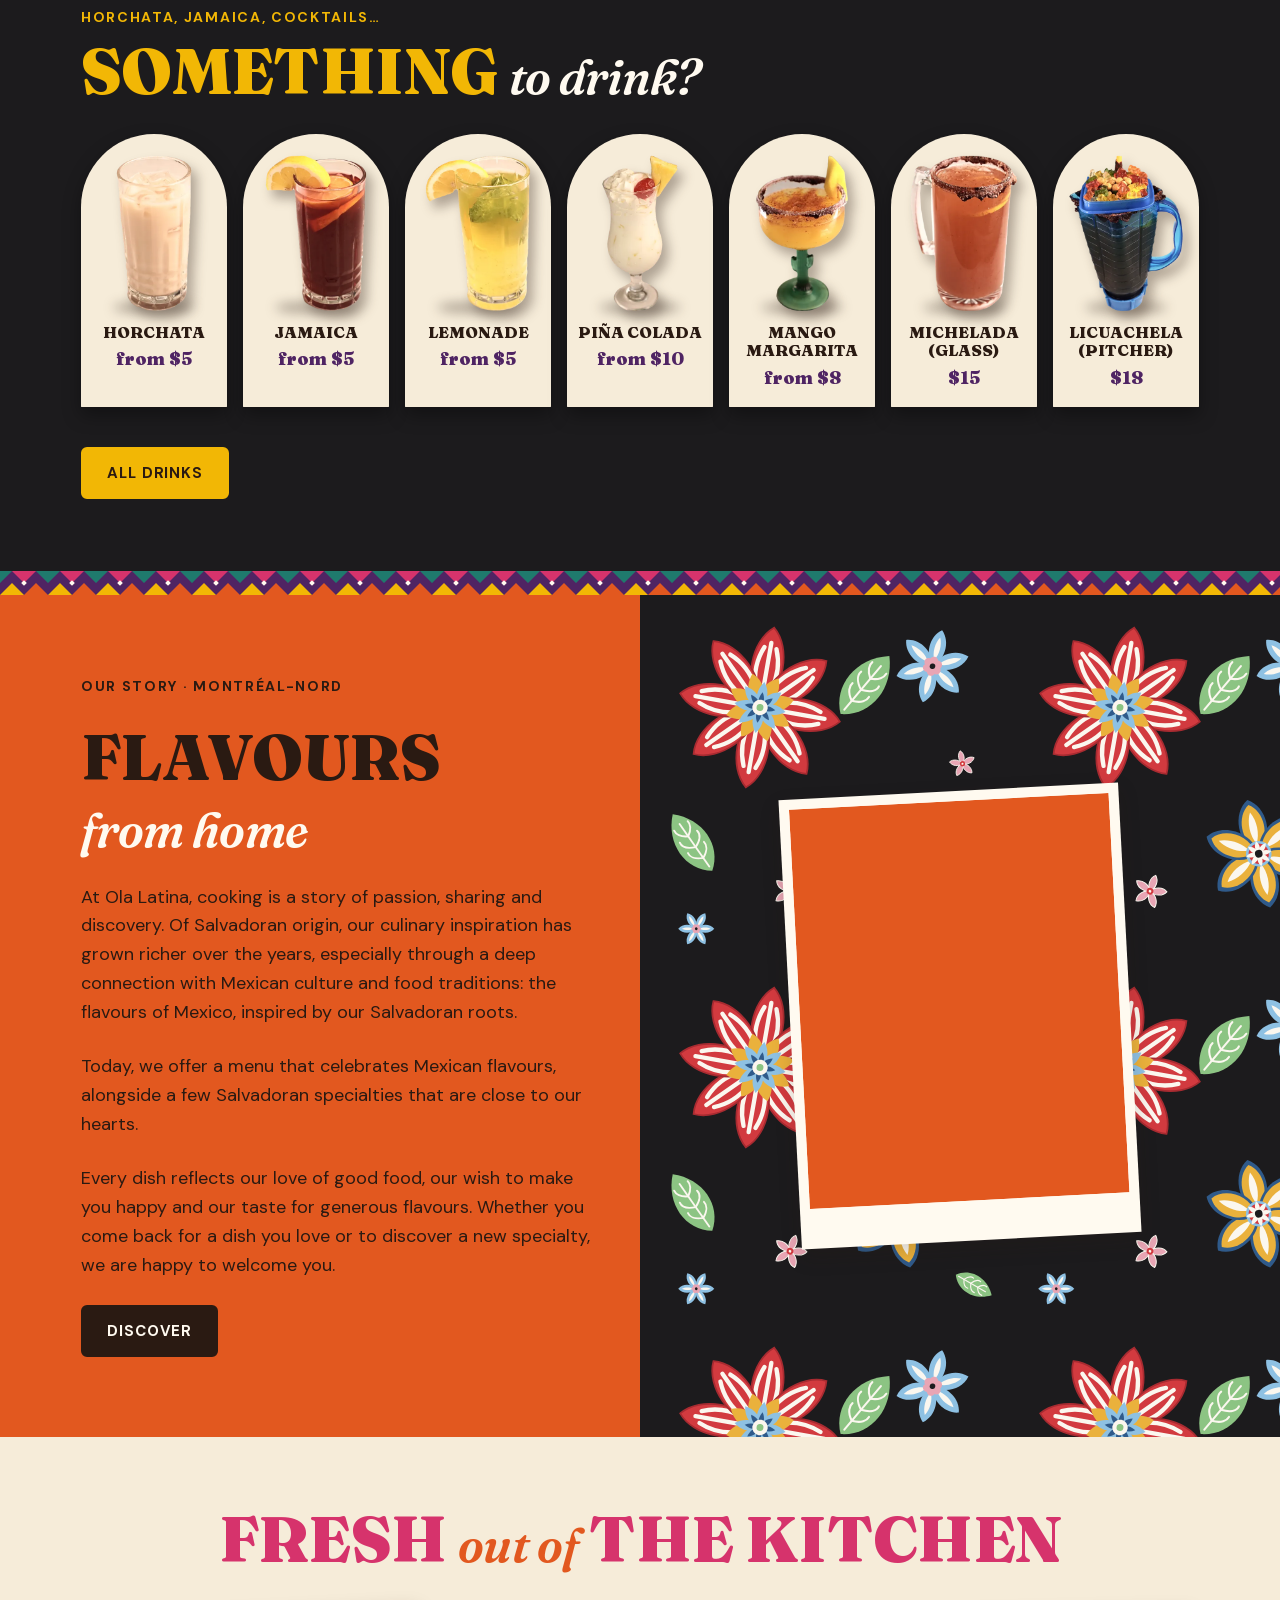
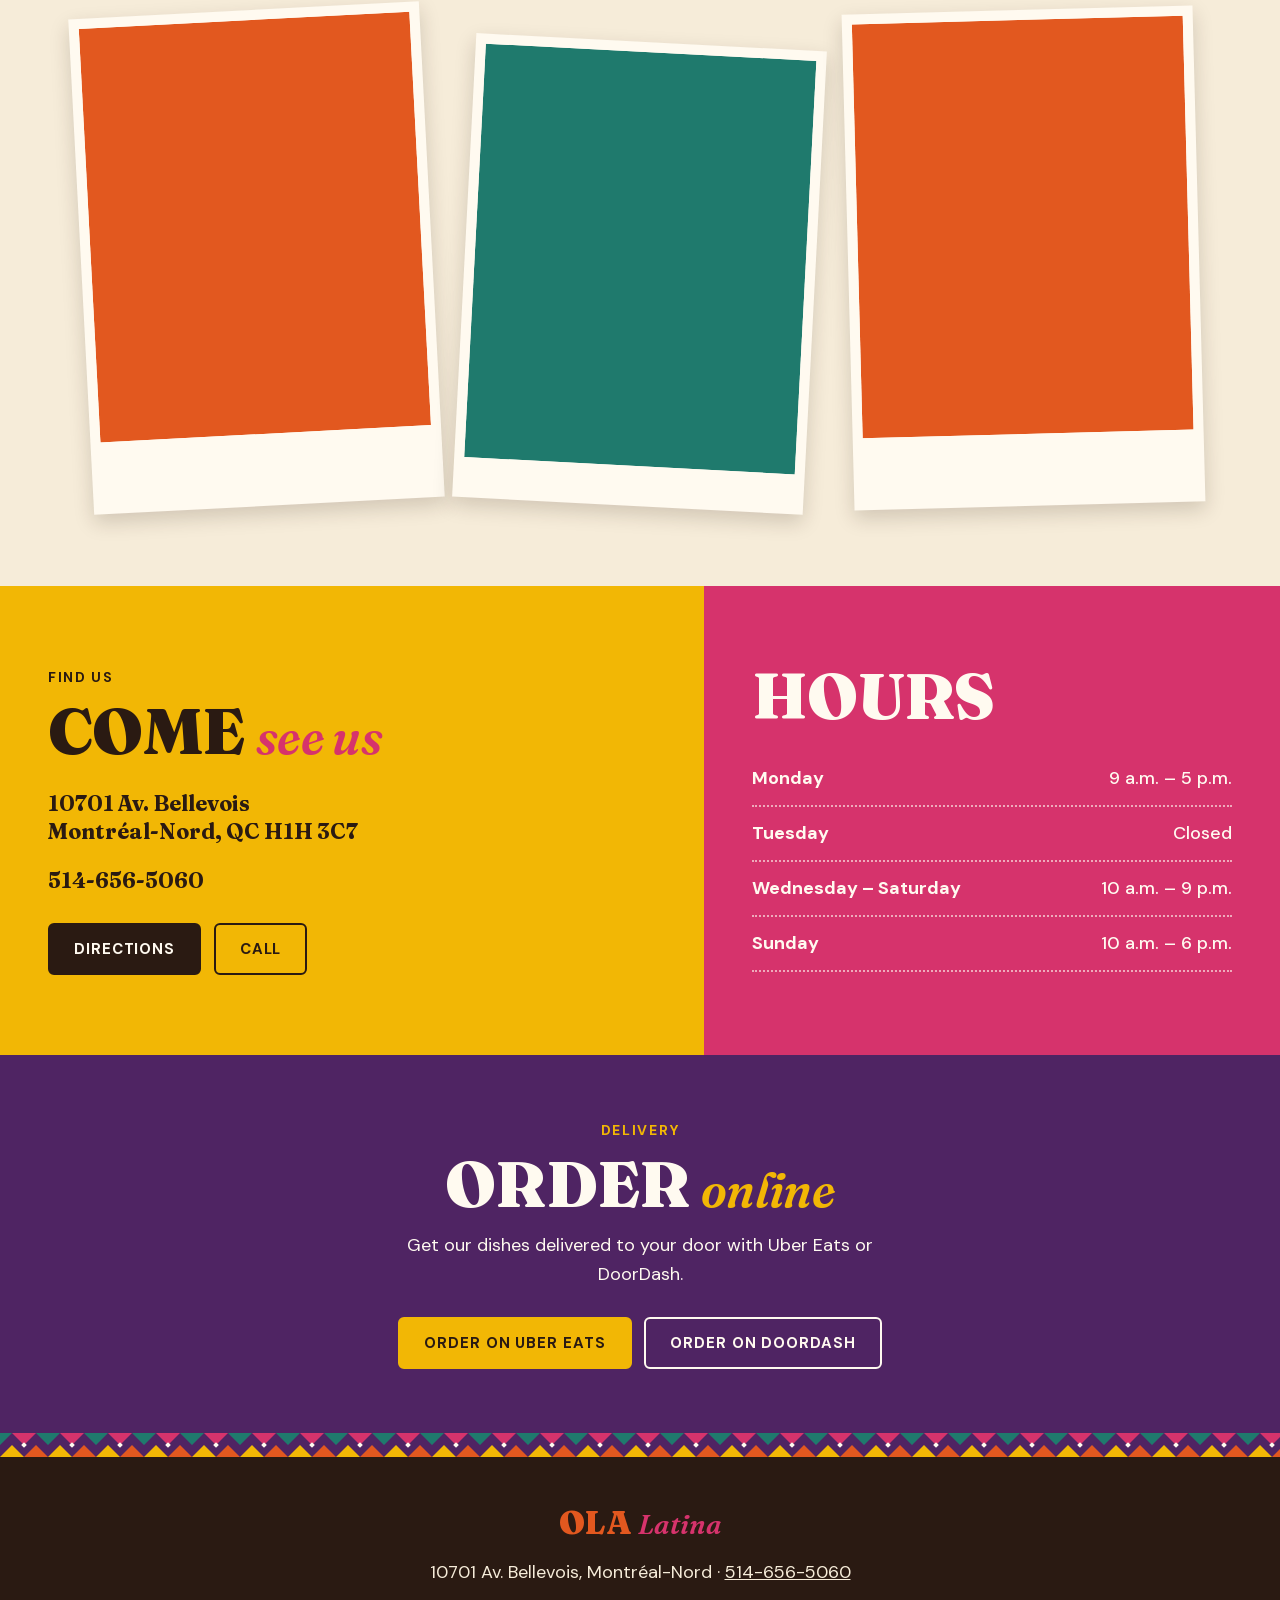
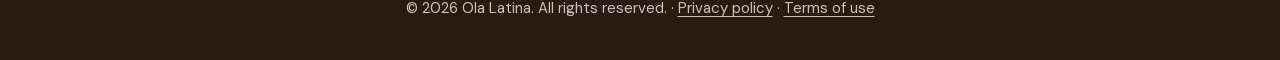
==== commit c7b8c750: "Corrections du menu demandées par Brian (22 nov.) - Slogan de l'accueil sans virgule (FR/EN/ES) - Em" ====
--- a/index.html
+++ b/index.html
@@ -13,7 +13,7 @@
   <meta property="og:locale" content="fr_CA">
   <meta property="og:site_name" content="Ola Latina">
   <meta property="og:title" content="Ola Latina · Restaurant latino-américain à Montréal-Nord">
-  <meta property="og:description" content="Saveurs mexicaines et spécialités salvadoriennes, au 10701 Av. Bellevois. Découvrez notre carte et nos horaires.">
+  <meta property="og:description" content="Saveurs mexicaines et spécialités salvadoriennes au 10701 Av. Bellevois. Découvrez notre carte et nos horaires.">
   <meta property="og:url" content="https://productionamorfati-source.github.io/OlaLatina/">
   <meta property="og:image" content="https://productionamorfati-source.github.io/OlaLatina/Assets/photos/partage.jpg">
   <meta property="og:image:width" content="1200">
@@ -23,9 +23,9 @@
   <link rel="preload" href="Assets/fonts/fraunces.woff2" as="font" type="font/woff2" crossorigin>
   <link rel="preload" href="Assets/fonts/dm-sans.woff2" as="font" type="font/woff2" crossorigin>
   <link rel="icon" href="favicon.svg" type="image/svg+xml">
-  <link rel="stylesheet" href="fonts.css?v=20261115">
-  <link rel="stylesheet" href="styles.css?v=20261115">
-  <link rel="stylesheet" href="zoom.css?v=20261115">
+  <link rel="stylesheet" href="fonts.css?v=20261122">
+  <link rel="stylesheet" href="styles.css?v=20261122">
+  <link rel="stylesheet" href="zoom.css?v=20261122">
 </head>
 <body>
   <a href="#contenu" class="skip-link" data-i18n="accueil.evitement">Aller au contenu</a>
@@ -55,7 +55,7 @@
         <p class="kicker" data-i18n="hero.bienvenue">Bienvenue chez</p>
         <h1>Ola<br>Latina</h1>
         <p class="highlight" data-i18n="hero.cuisine">Cuisine latino-américaine</p>
-        <p class="hero-sub" data-i18n="hero.sous-titre">Saveurs mexicaines et spécialités salvadoriennes, à Montréal-Nord.</p>
+        <p class="hero-sub" data-i18n="hero.sous-titre">Saveurs mexicaines et spécialités salvadoriennes à Montréal-Nord.</p>
         <div class="hero-actions">
           <a href="#carte" class="btn" data-i18n="hero.voir-carte">Voir la carte</a>
           <a href="#contact" class="btn btn-outline" data-i18n="hero.nous-trouver">Nous trouver</a>
@@ -204,11 +204,11 @@
     <p class="small">&copy; <span id="year"></span> Ola Latina. <span data-i18n="commun.droits">Tous droits réservés.</span> · <a href="politique-confidentialite.html" data-i18n="commun.confidentialite">Politique de confidentialité</a> · <a href="conditions-utilisation.html" data-i18n="commun.conditions">Conditions d'utilisation</a></p>
   </footer>
 
-  <script src="traductions.js?v=20261115" charset="utf-8"></script>
-  <script src="menu-traductions.js?v=20261115" charset="utf-8"></script>
-  <script src="langue.js?v=20261115"></script>
-  <script src="menu-data.js?v=20261115" charset="utf-8"></script>
-  <script src="script.js?v=20261115"></script>
-  <script src="zoom.js?v=20261115"></script>
+  <script src="traductions.js?v=20261122" charset="utf-8"></script>
+  <script src="menu-traductions.js?v=20261122" charset="utf-8"></script>
+  <script src="langue.js?v=20261122"></script>
+  <script src="menu-data.js?v=20261122" charset="utf-8"></script>
+  <script src="script.js?v=20261122"></script>
+  <script src="zoom.js?v=20261122"></script>
 </body>
 </html>
--- a/styles.css
+++ b/styles.css
@@ -548,8 +548,66 @@
 .tag.vege { background: var(--teal); color: var(--white); }
 .tag.epice { background: var(--fuchsia); color: var(--white); }
 
-.menu-note { margin: 0.5rem 0 1.5rem; opacity: 0.85; font-style: italic; }
-.menu-note p { margin: 0.25rem 0; }
+/* Sous la carte : l'offre en évidence, puis l'encadré « À savoir » (pourboire, fermeture, taxes) */
+.menu-note { margin: 0.75rem 0 1.75rem; }
+.menu-note .offre {
+  display: inline-block;
+  margin: 0 0 1.1rem;
+  padding: 0.35rem 0.9rem;
+  background: var(--mustard);
+  color: var(--ink);
+  font-weight: 700;
+  border-radius: var(--radius);
+  transform: rotate(-0.6deg);
+}
+.avis {
+  max-width: 44rem;
+  padding: 0.9rem 1.1rem 1rem;
+  border: 3px solid var(--mustard);
+  border-radius: var(--radius);
+  background: rgba(242, 183, 5, 0.12);
+  text-align: left;
+}
+.avis-titre {
+  display: flex;
+  align-items: center;
+  gap: 0.5rem;
+  margin: 0 0 0.5rem;
+  color: var(--mustard);
+  font-weight: 700;
+  font-size: 0.9rem;
+  text-transform: uppercase;
+  letter-spacing: 0.08em;
+}
+.avis-titre::before {
+  content: "!";
+  display: inline-grid;
+  place-items: center;
+  width: 1.5rem;
+  height: 1.5rem;
+  border-radius: 50%;
+  background: var(--mustard);
+  color: var(--ink);
+  font-family: var(--font-title);
+  font-weight: 900;
+  font-size: 1rem;
+  letter-spacing: 0;
+}
+.avis ul { margin: 0; padding: 0; list-style: none; }
+.avis li { position: relative; margin: 0.35rem 0 0; padding-left: 1.2rem; font-weight: 600; line-height: 1.45; }
+.avis li::before {
+  content: "";
+  position: absolute;
+  left: 0.1rem;
+  top: 0.5em;
+  width: 0.45rem;
+  height: 0.45rem;
+  background: var(--mustard);
+  transform: rotate(45deg);
+}
+
+/* Variantes d'un plat (ex. tamal salvadorien / mexicain), une par ligne */
+.variante strong, .desc.variante strong { color: var(--mustard); }
 
 /* Prix à plusieurs formats longs (Sans alcool / Simple / Double…) */
 .price-variants {
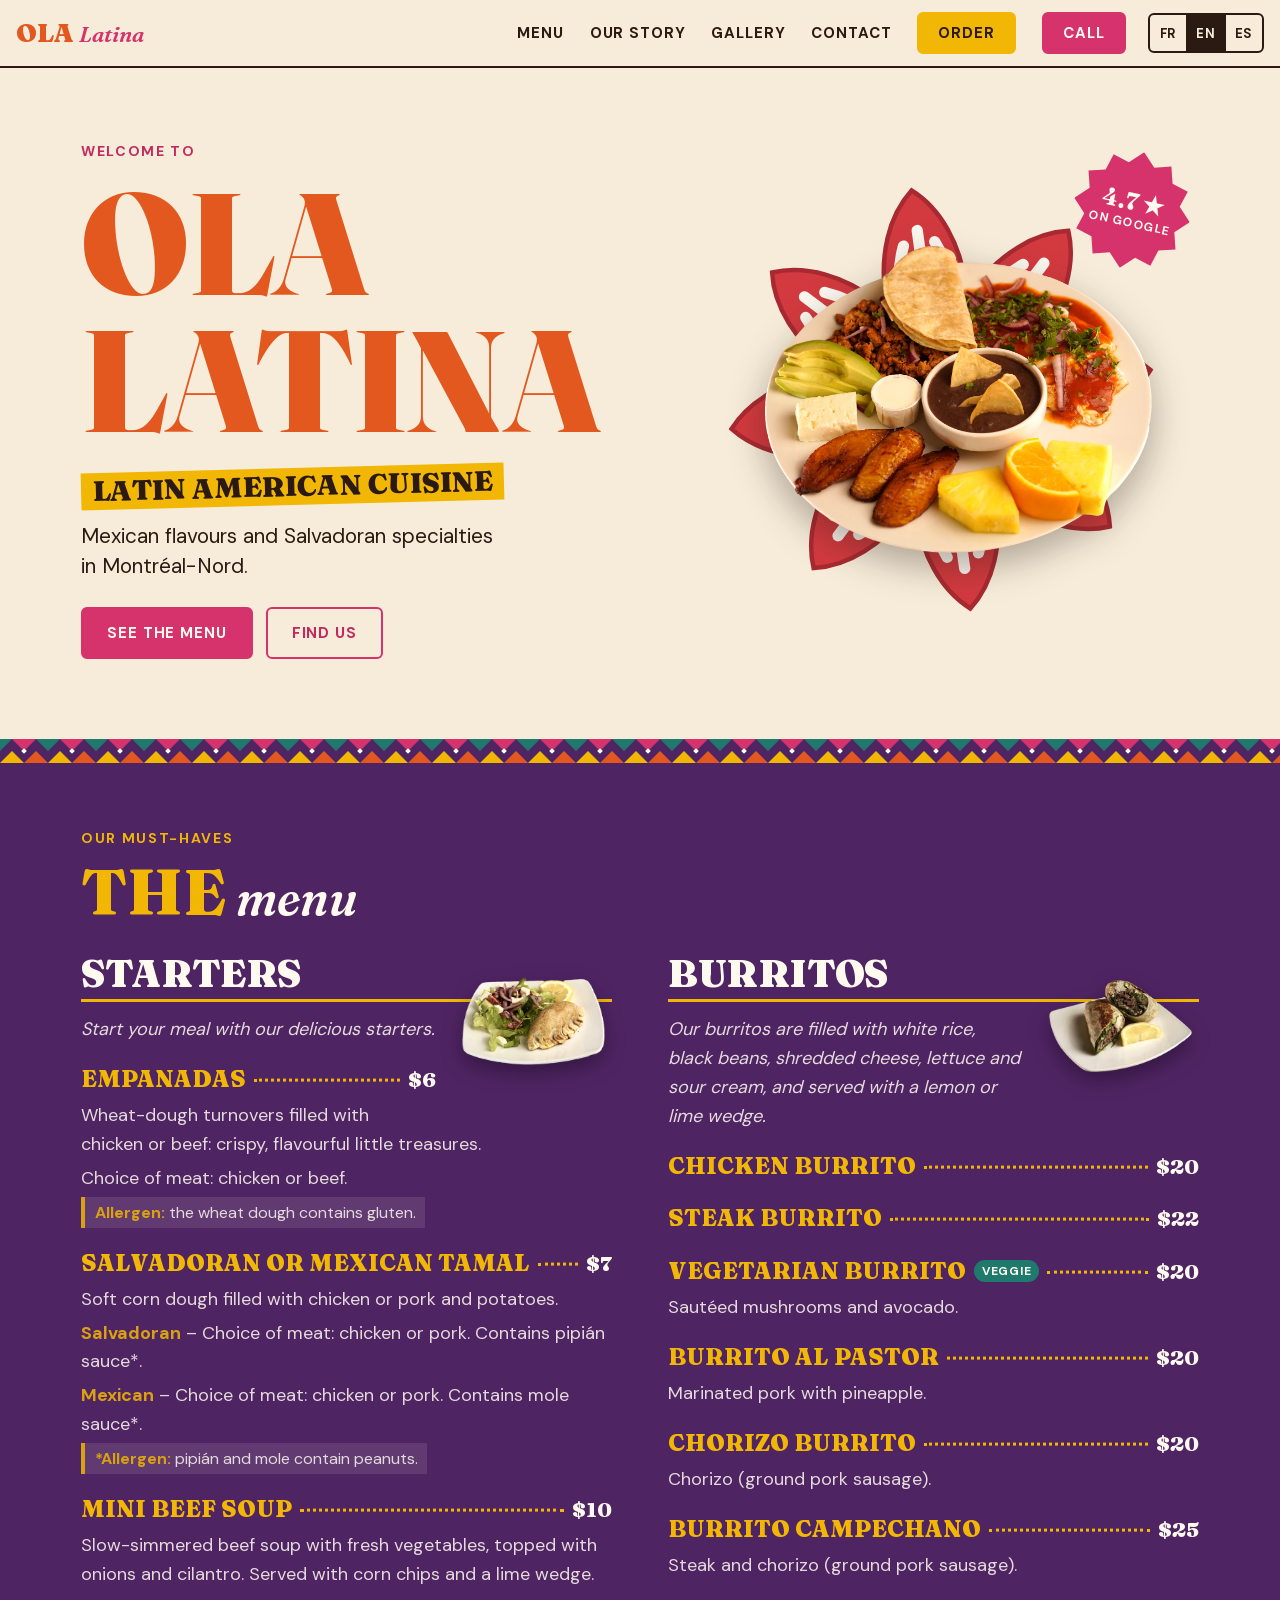
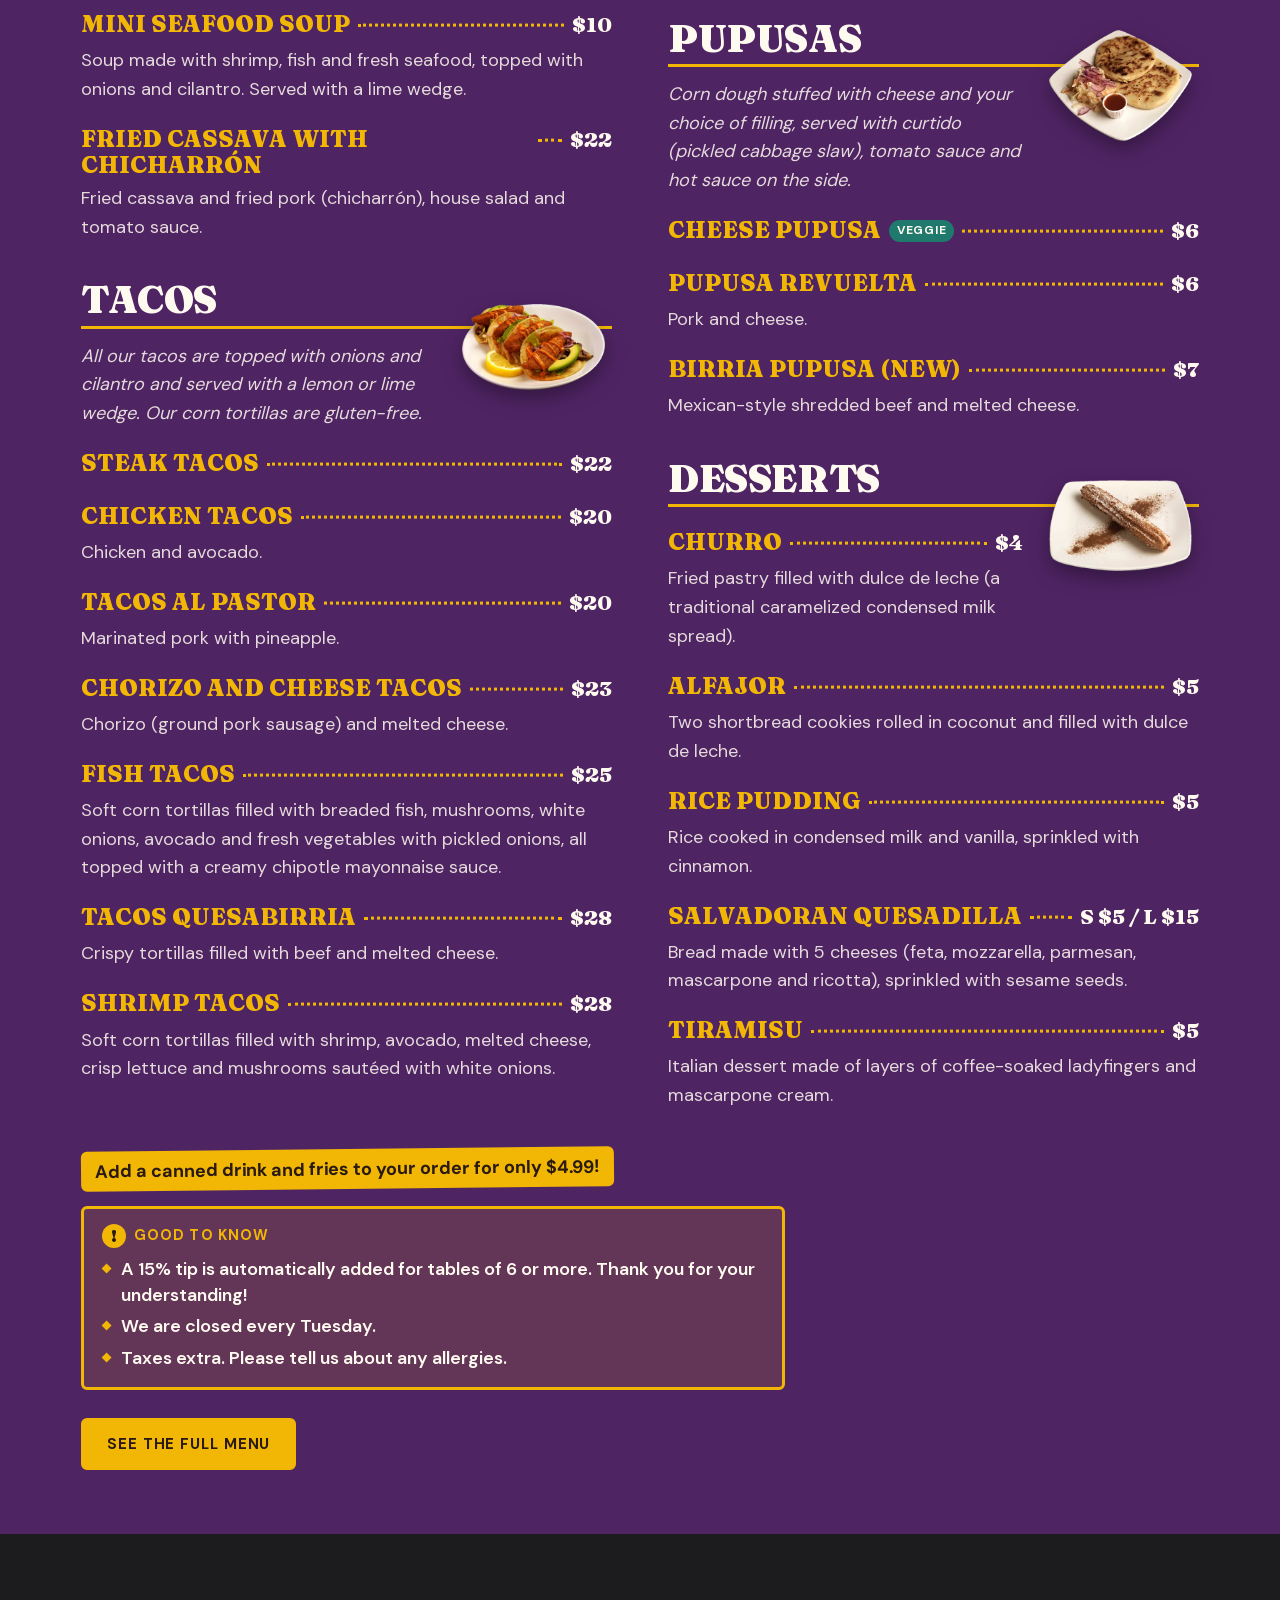
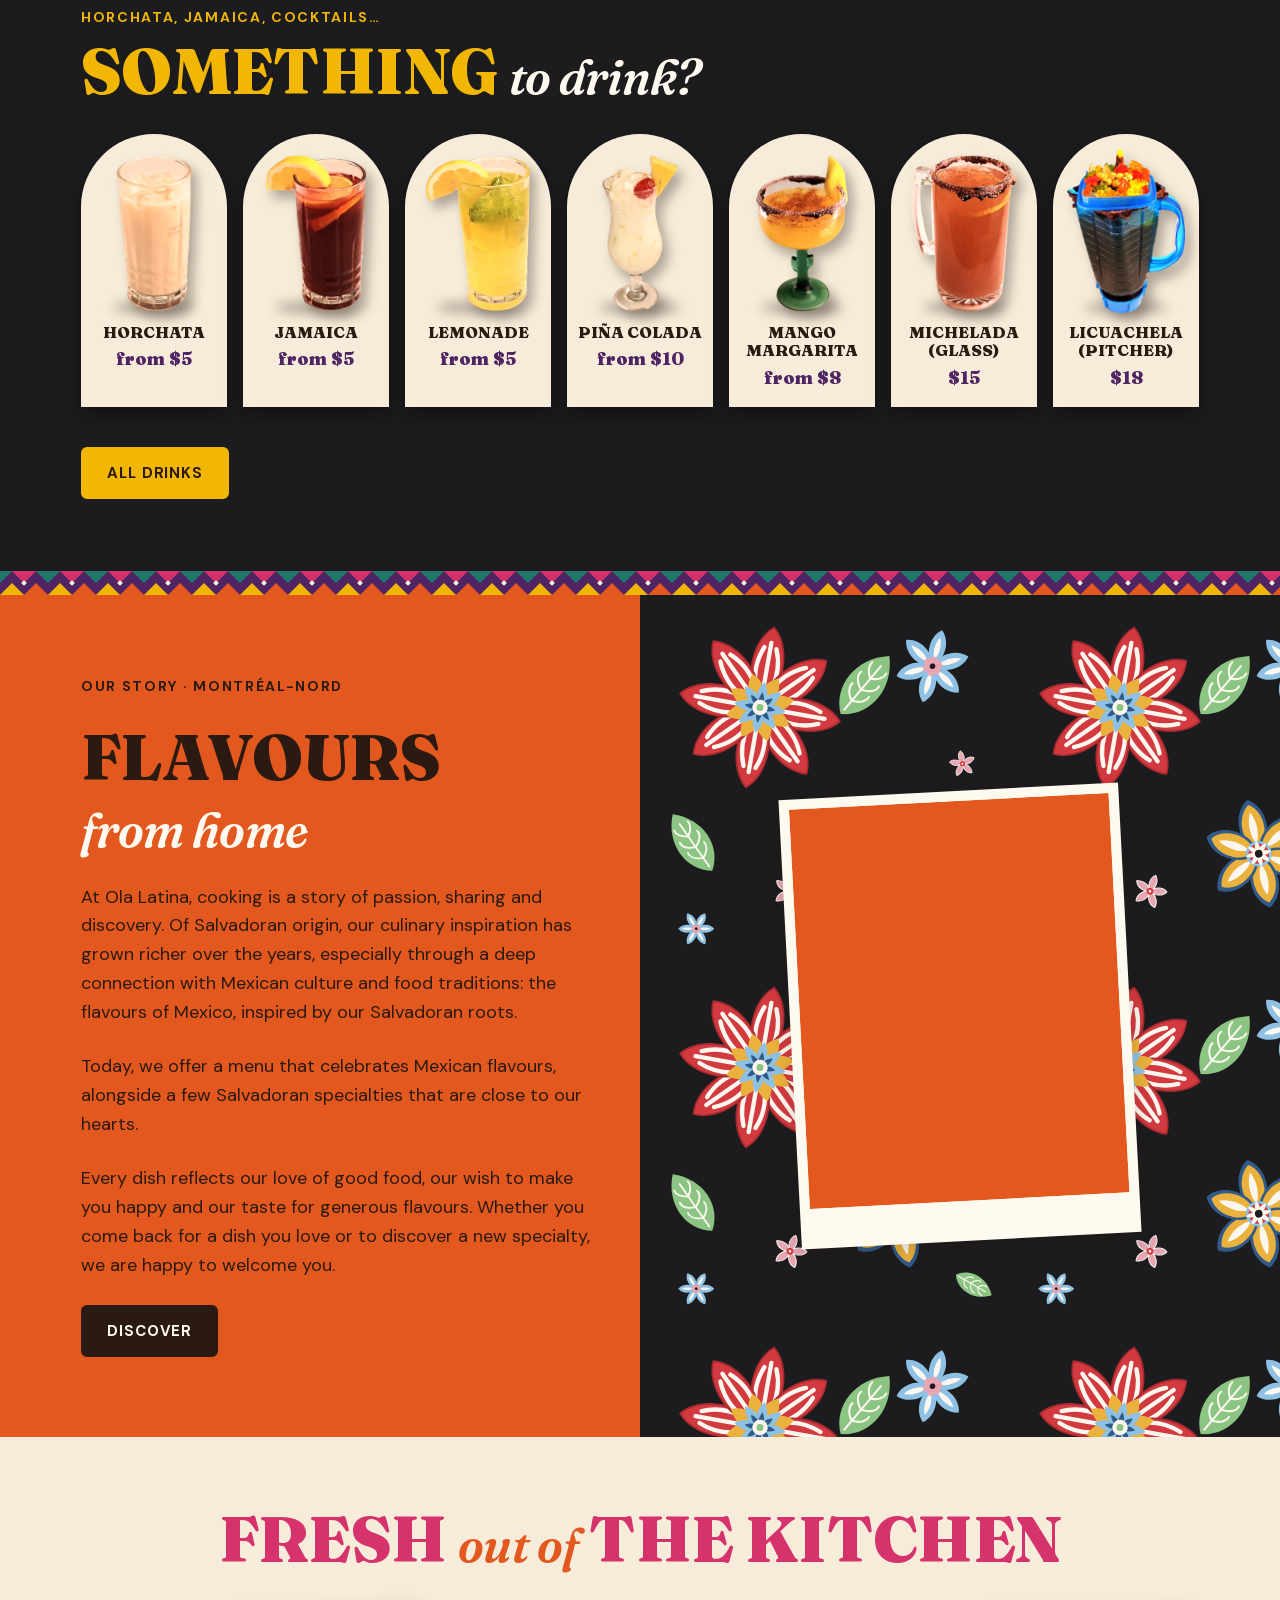
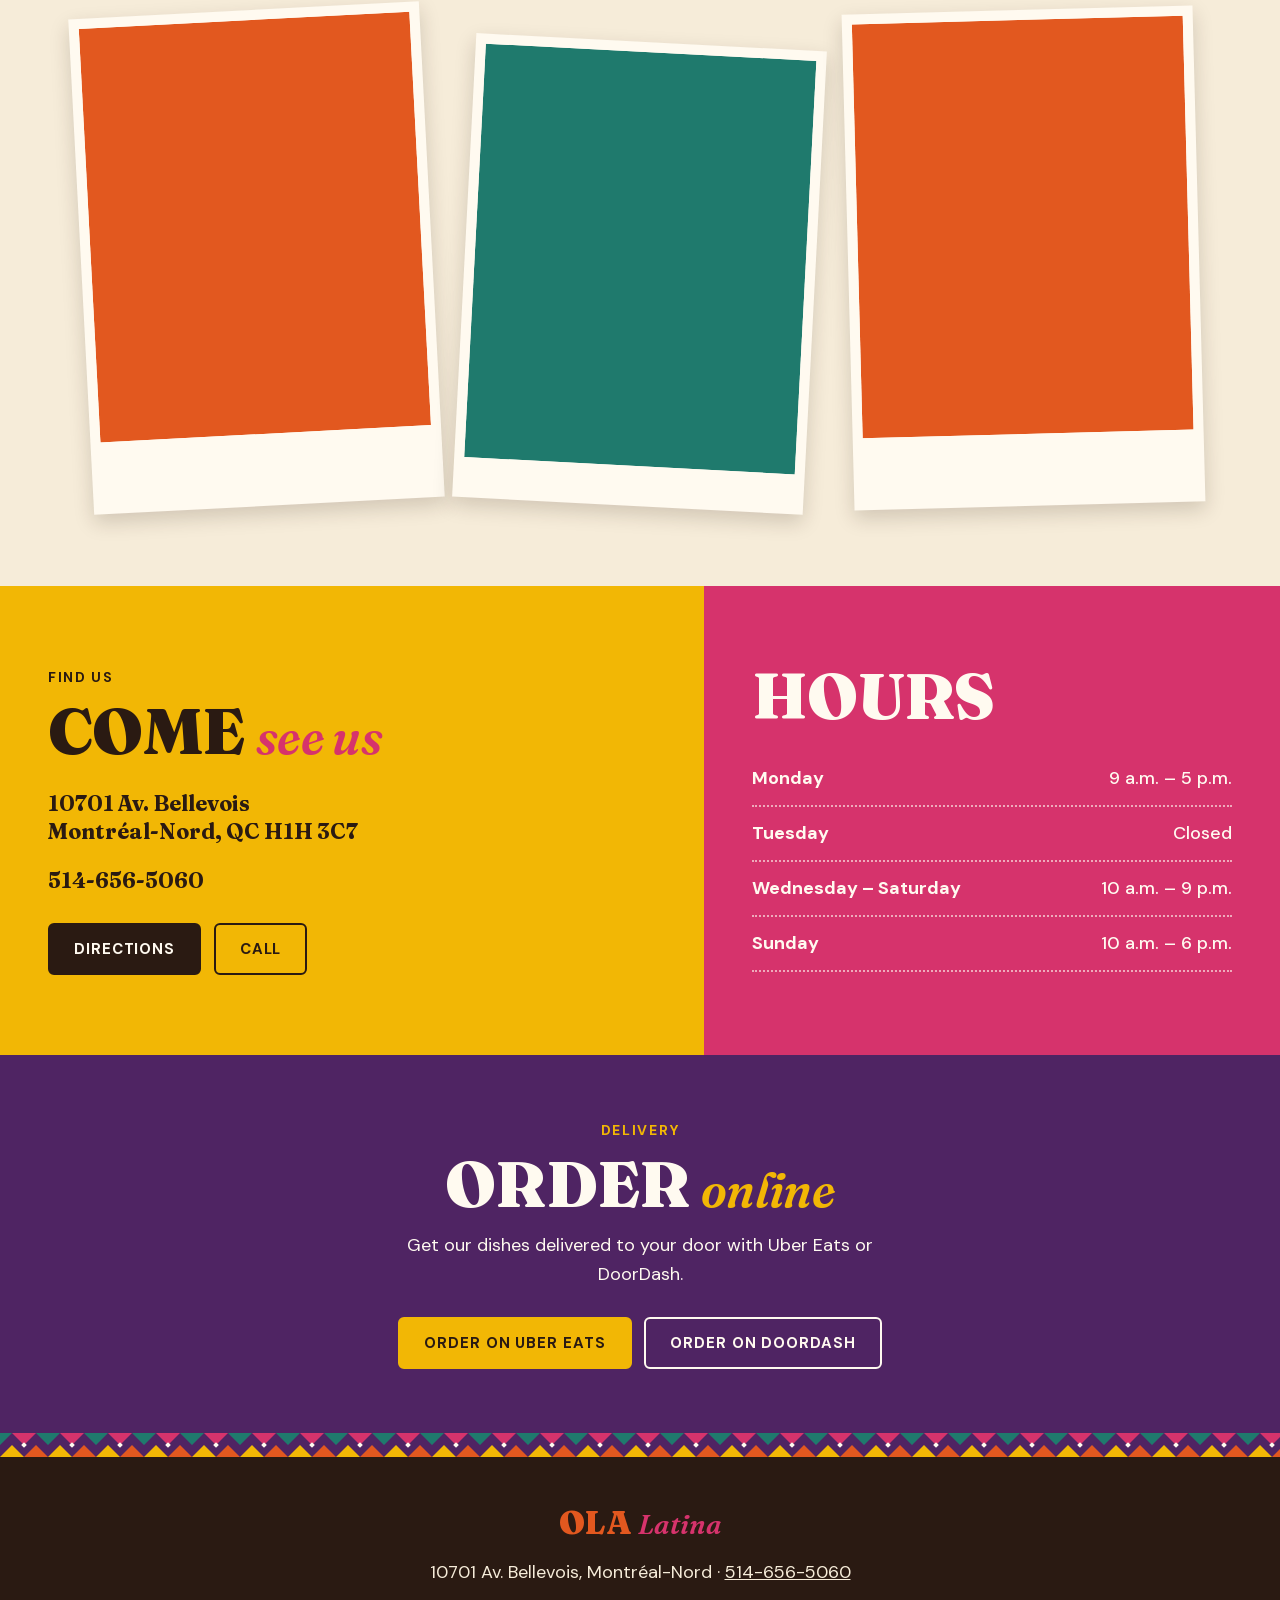
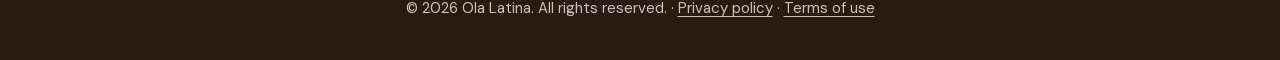
==== commit 7227b5db: "Bouton « Commander » dans le menu du haut, boissons ravivées, Licuachela sans halo - Bouton Commande" ====
--- a/index.html
+++ b/index.html
@@ -44,6 +44,7 @@
       <a href="#histoire" data-i18n="nav.histoire">Notre histoire</a>
       <a href="#galerie" data-i18n="nav.galerie">Galerie</a>
       <a href="#contact" data-i18n="nav.contact">Contact</a>
+      <a href="#commander" class="btn btn-small btn-mustard" data-i18n="nav.commander">Commander</a>
       <a href="tel:+15146565060" class="btn btn-small" data-i18n="nav.appeler">Appeler</a>
     </nav>
   </header>
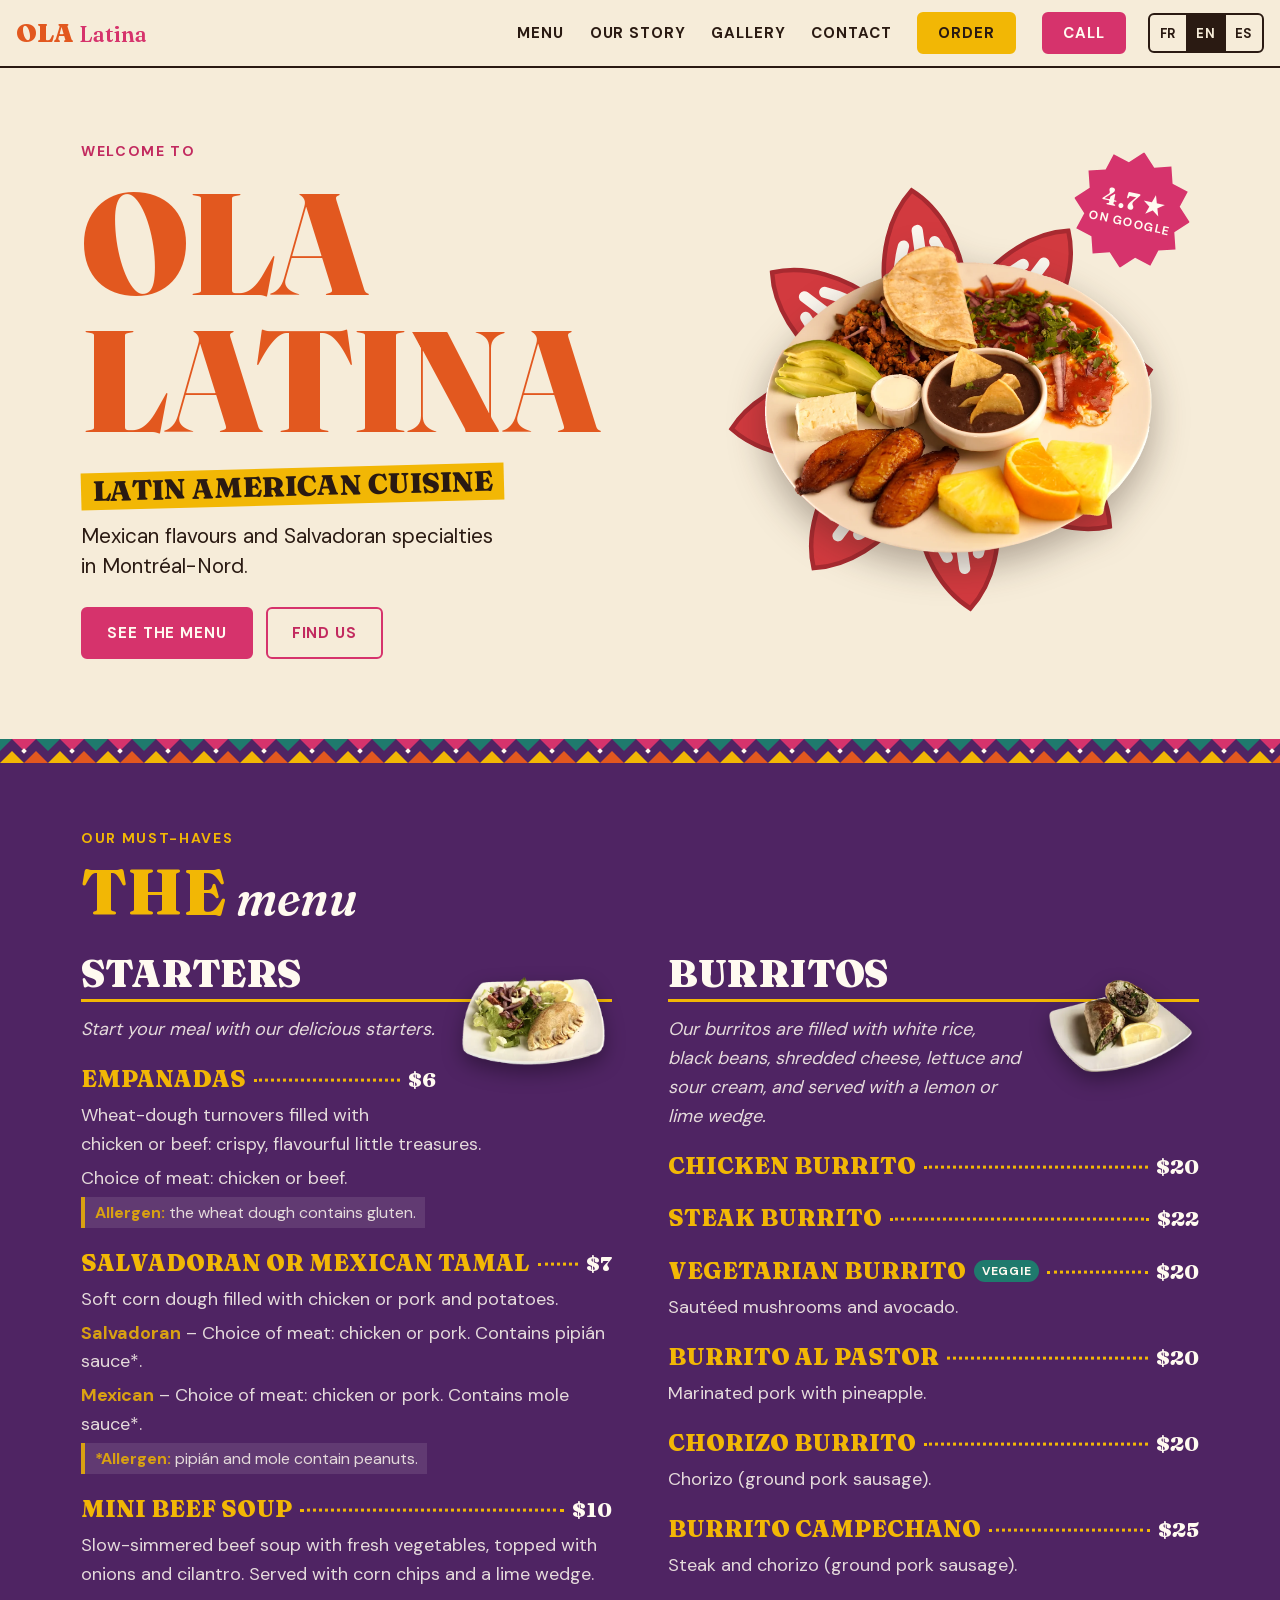
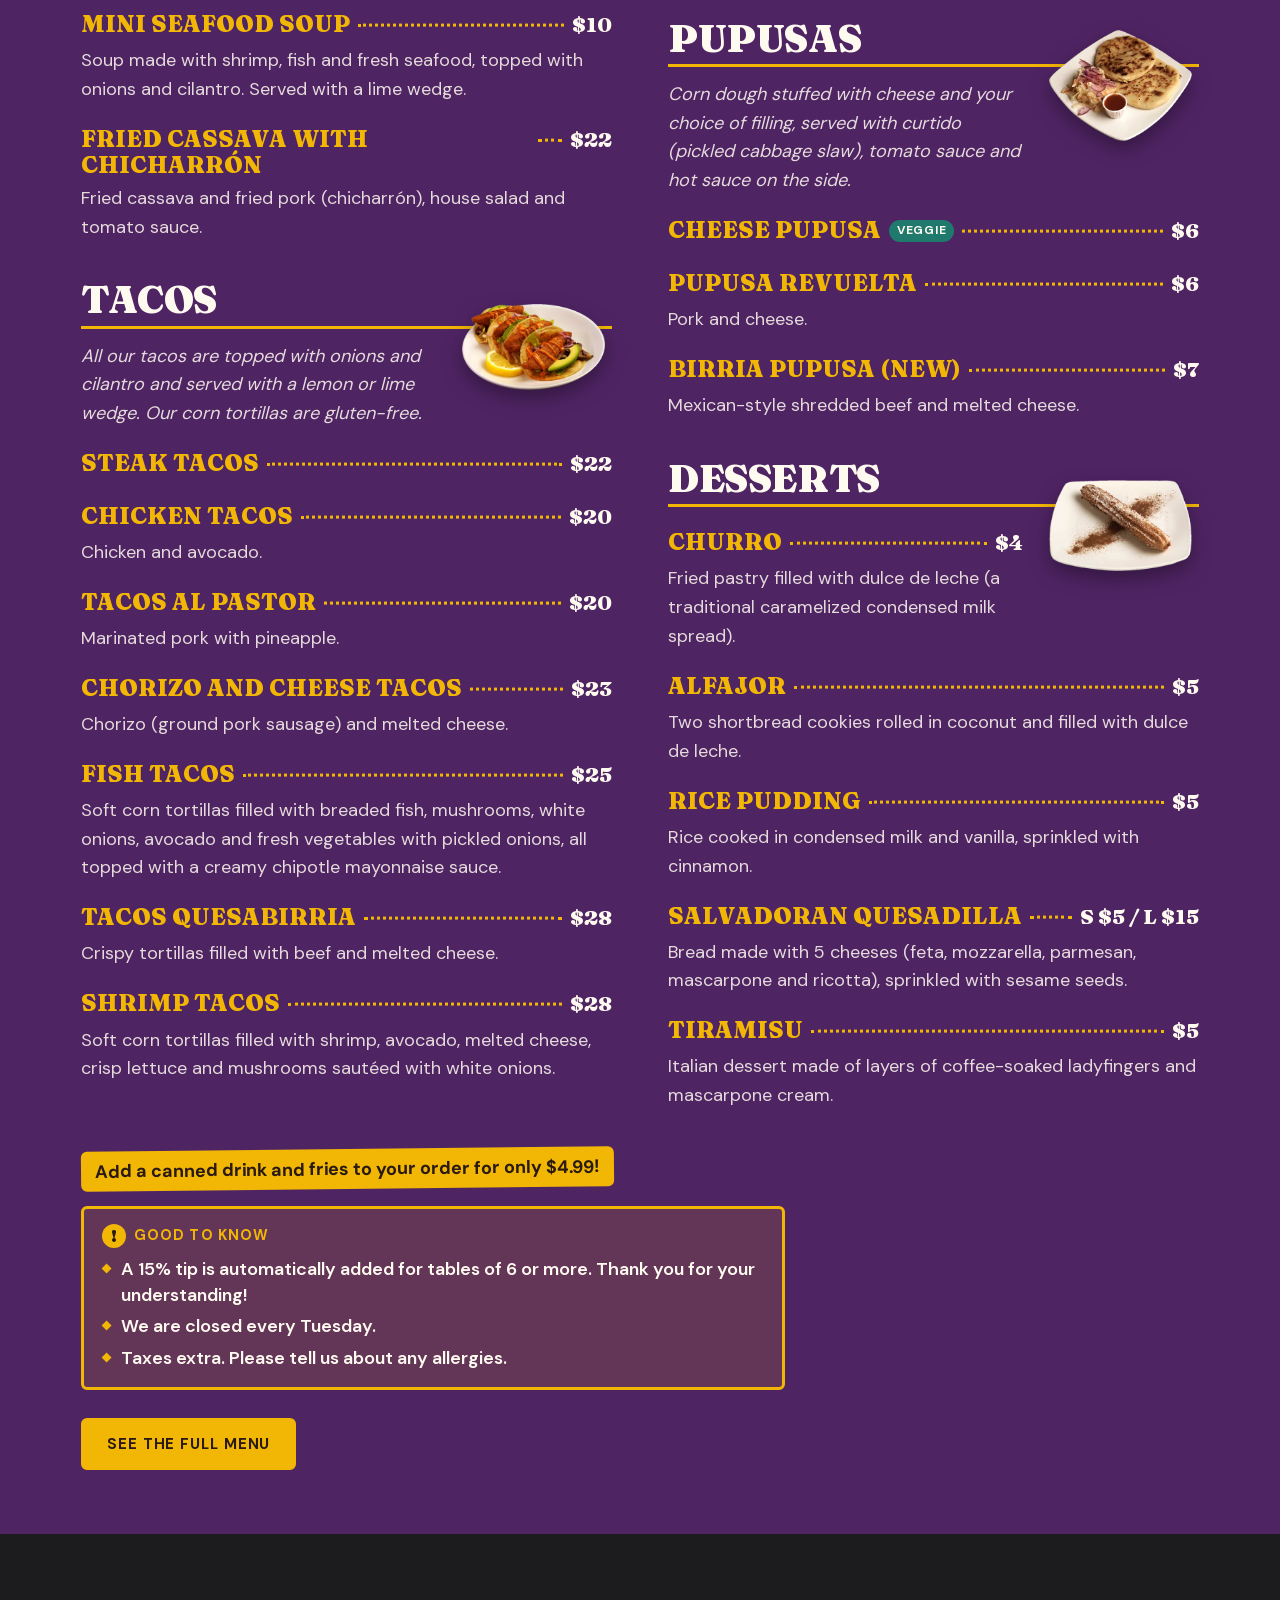
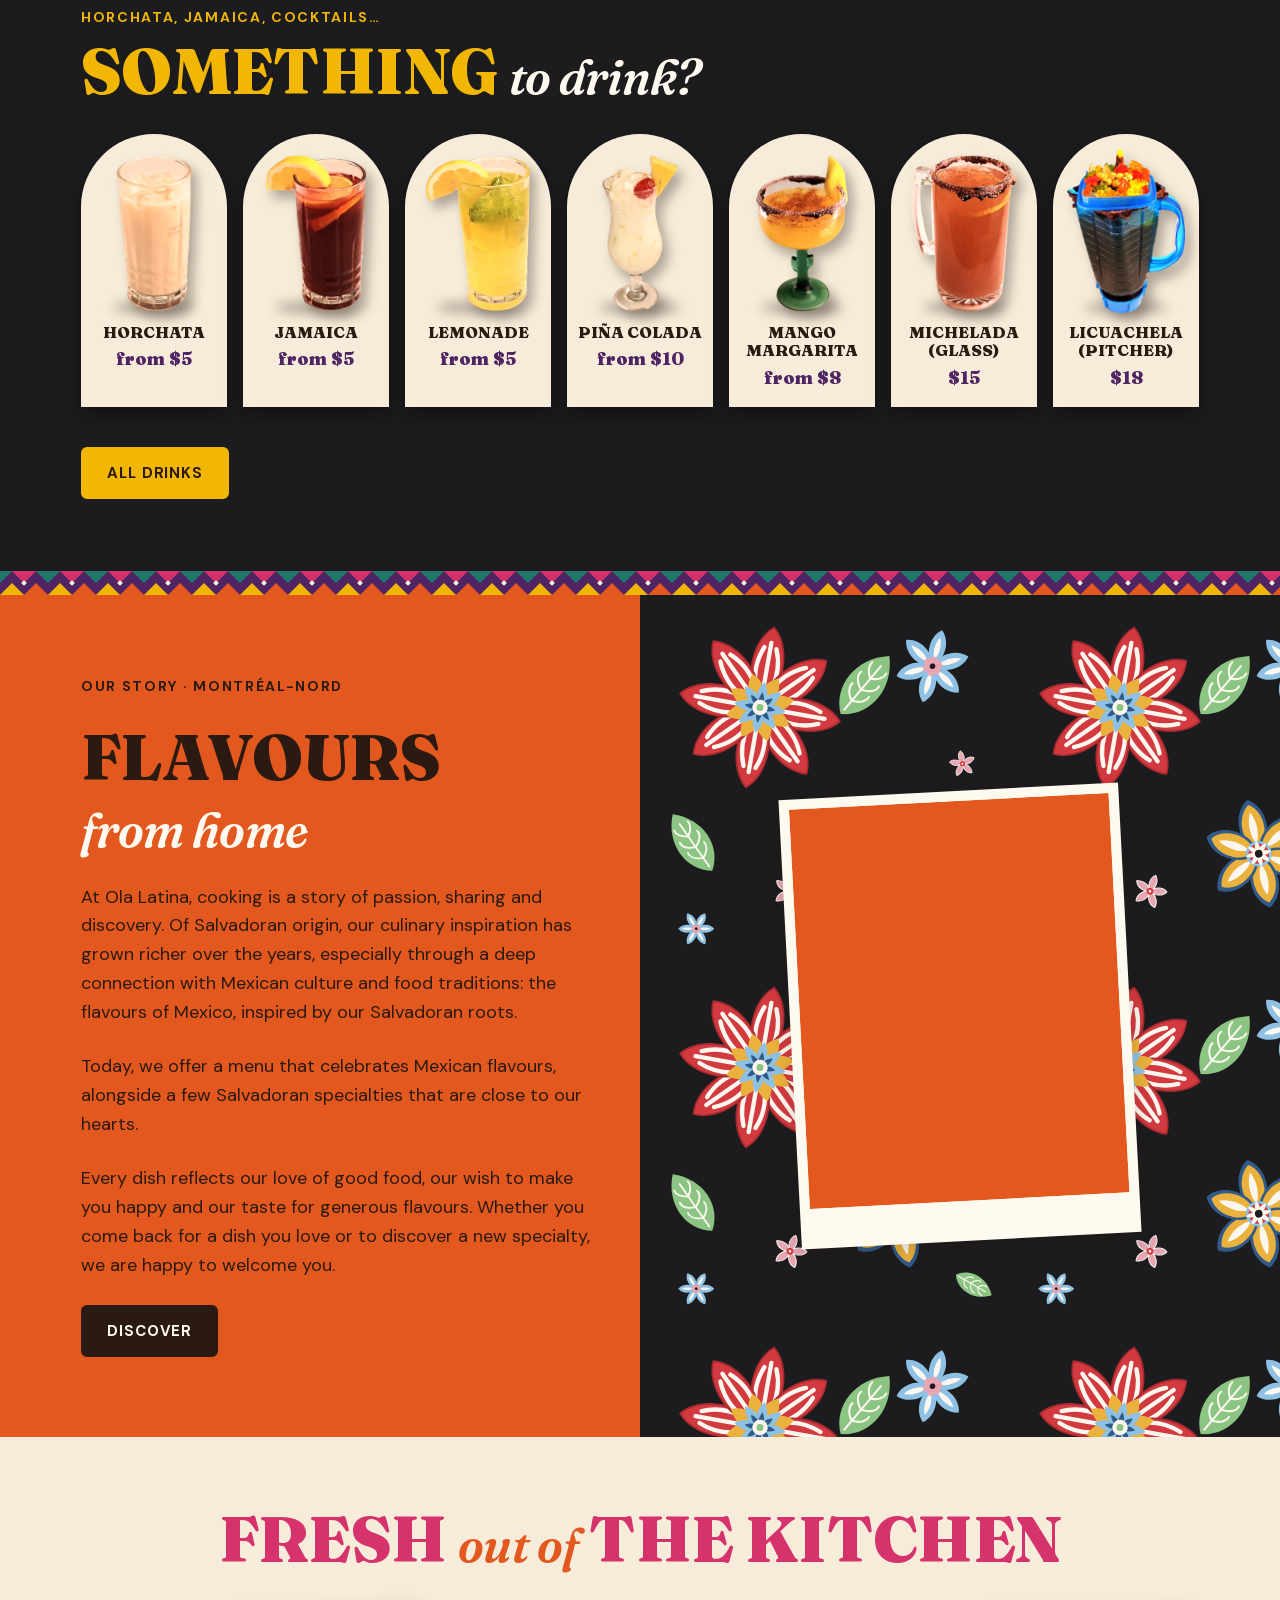
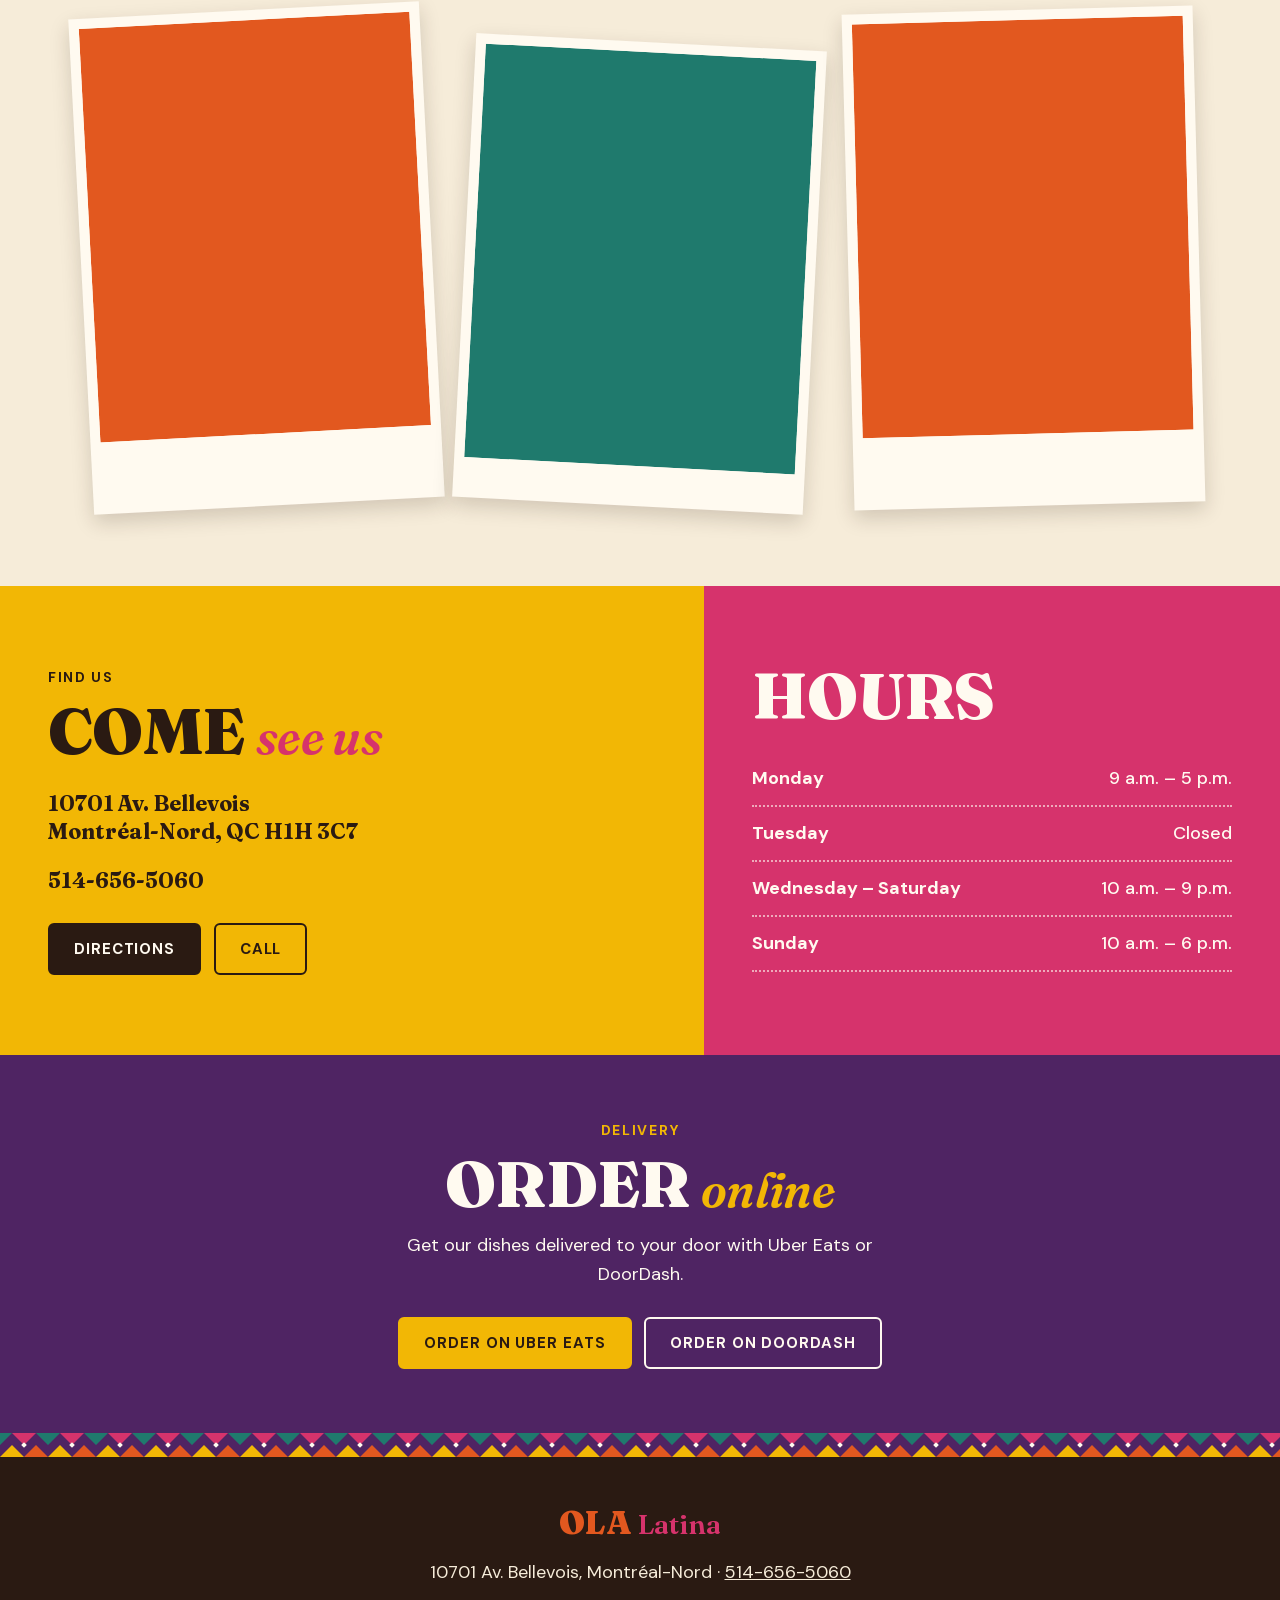
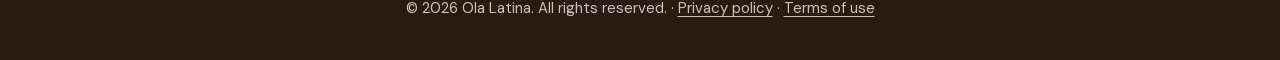
==== commit a07145c9: "Logo : « Latina » sans italique (accueil, pied de page, menu complet) Co-Authored-By: Claude Opus 5." ====
--- a/index.html
+++ b/index.html
@@ -23,9 +23,9 @@
   <link rel="preload" href="Assets/fonts/fraunces.woff2" as="font" type="font/woff2" crossorigin>
   <link rel="preload" href="Assets/fonts/dm-sans.woff2" as="font" type="font/woff2" crossorigin>
   <link rel="icon" href="favicon.svg" type="image/svg+xml">
-  <link rel="stylesheet" href="fonts.css?v=20261122">
-  <link rel="stylesheet" href="styles.css?v=20261122">
-  <link rel="stylesheet" href="zoom.css?v=20261122">
+  <link rel="stylesheet" href="fonts.css?v=20261122b">
+  <link rel="stylesheet" href="styles.css?v=20261122b">
+  <link rel="stylesheet" href="zoom.css?v=20261122b">
 </head>
 <body>
   <a href="#contenu" class="skip-link" data-i18n="accueil.evitement">Aller au contenu</a>
@@ -205,11 +205,11 @@
     <p class="small">&copy; <span id="year"></span> Ola Latina. <span data-i18n="commun.droits">Tous droits réservés.</span> · <a href="politique-confidentialite.html" data-i18n="commun.confidentialite">Politique de confidentialité</a> · <a href="conditions-utilisation.html" data-i18n="commun.conditions">Conditions d'utilisation</a></p>
   </footer>
 
-  <script src="traductions.js?v=20261122" charset="utf-8"></script>
-  <script src="menu-traductions.js?v=20261122" charset="utf-8"></script>
-  <script src="langue.js?v=20261122"></script>
-  <script src="menu-data.js?v=20261122" charset="utf-8"></script>
-  <script src="script.js?v=20261122"></script>
-  <script src="zoom.js?v=20261122"></script>
+  <script src="traductions.js?v=20261122b" charset="utf-8"></script>
+  <script src="menu-traductions.js?v=20261122b" charset="utf-8"></script>
+  <script src="langue.js?v=20261122b"></script>
+  <script src="menu-data.js?v=20261122b" charset="utf-8"></script>
+  <script src="script.js?v=20261122b"></script>
+  <script src="zoom.js?v=20261122b"></script>
 </body>
 </html>
--- a/styles.css
+++ b/styles.css
@@ -164,7 +164,7 @@
   text-decoration: none;
   color: var(--orange);
 }
-.logo em { color: var(--fuchsia); font-size: 0.85em; }
+.logo em { color: var(--fuchsia); font-size: 0.85em; font-style: normal; } /* « Latina » droit, sans italique */
 
 .nav-toggle {
   display: inline-flex;
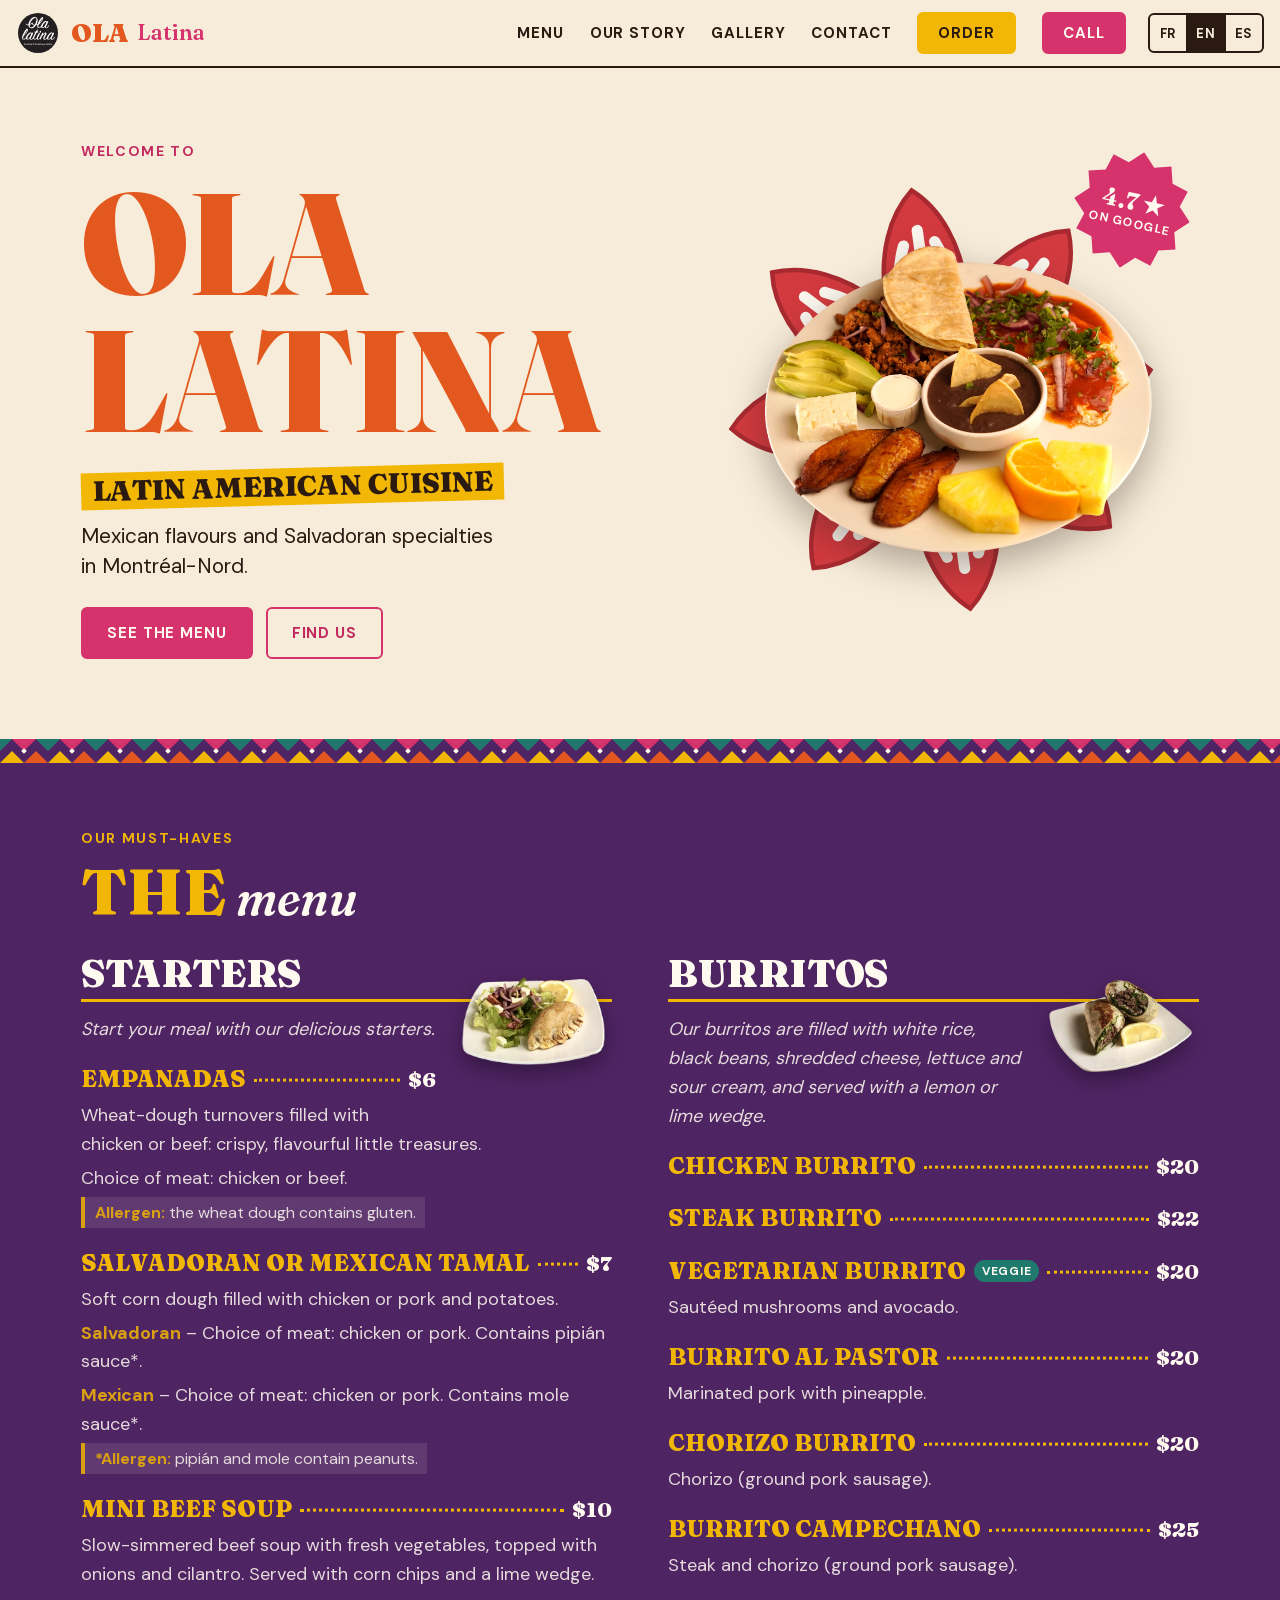
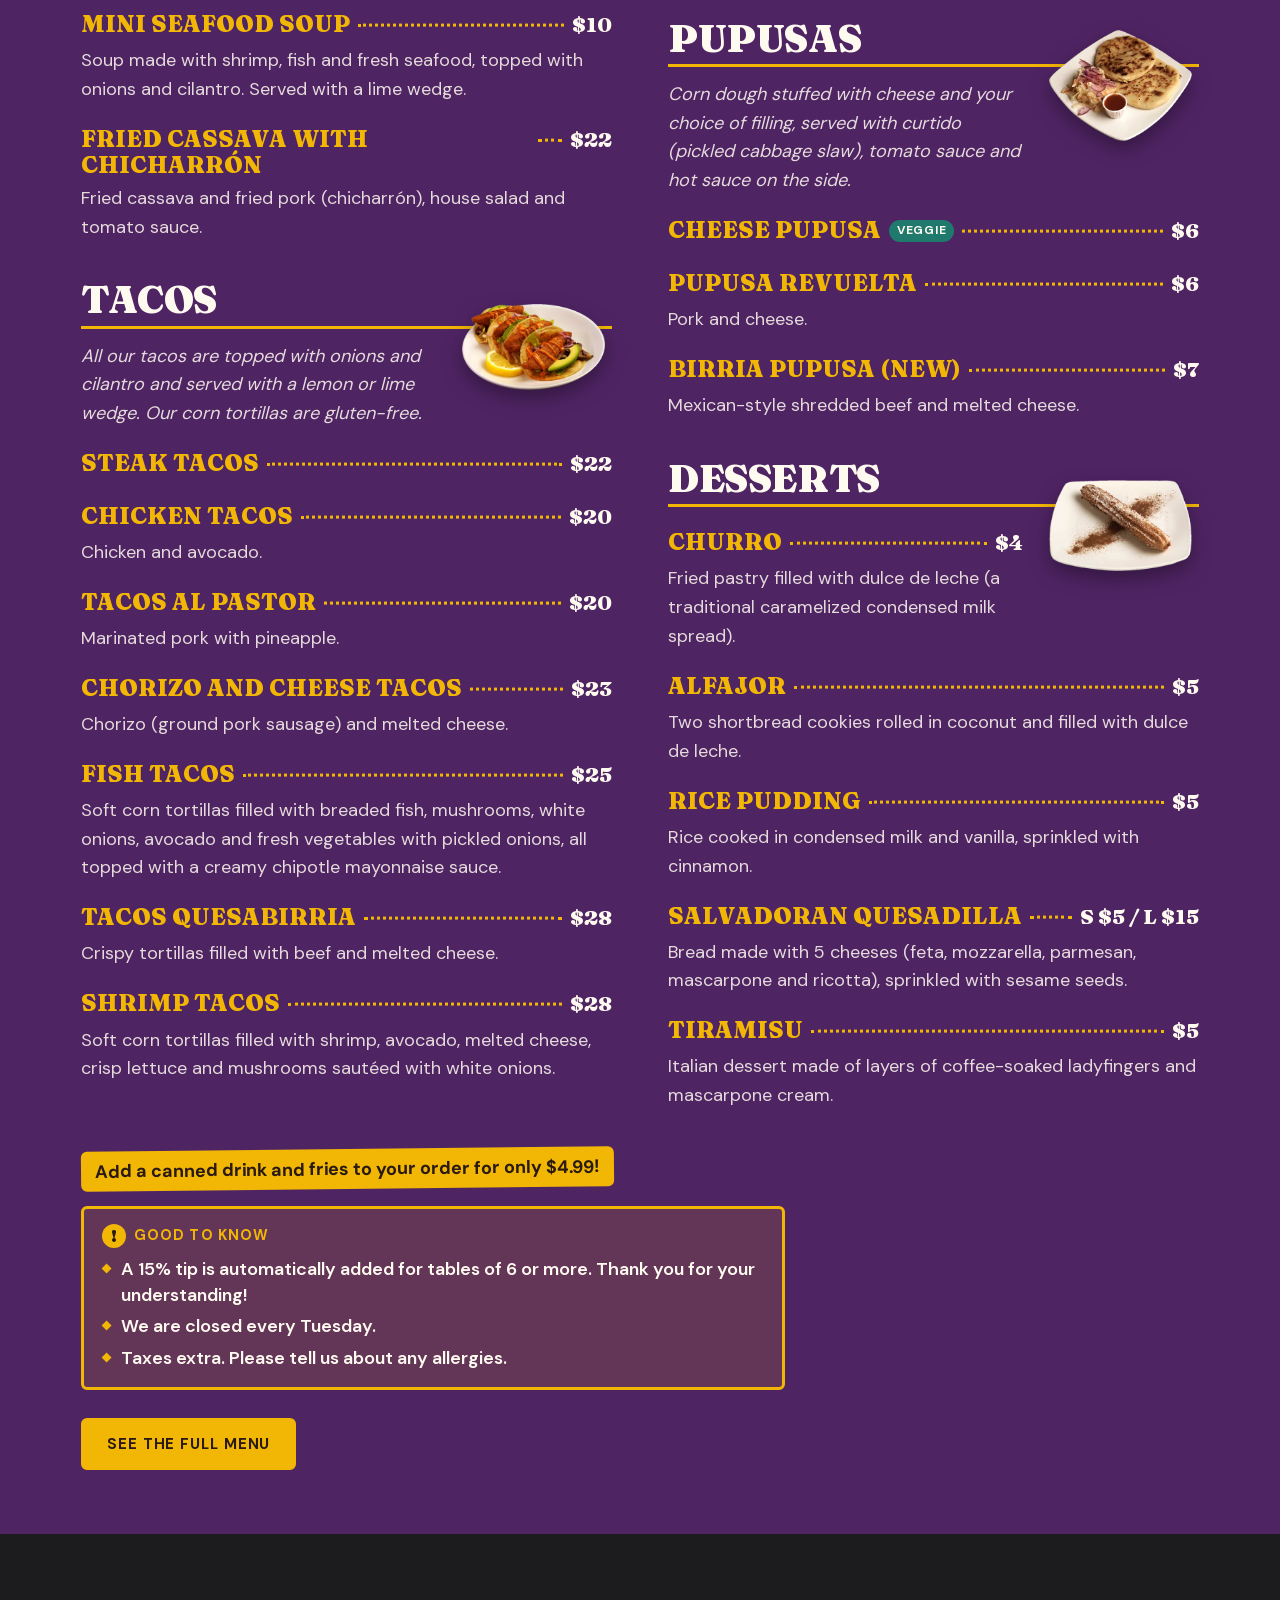
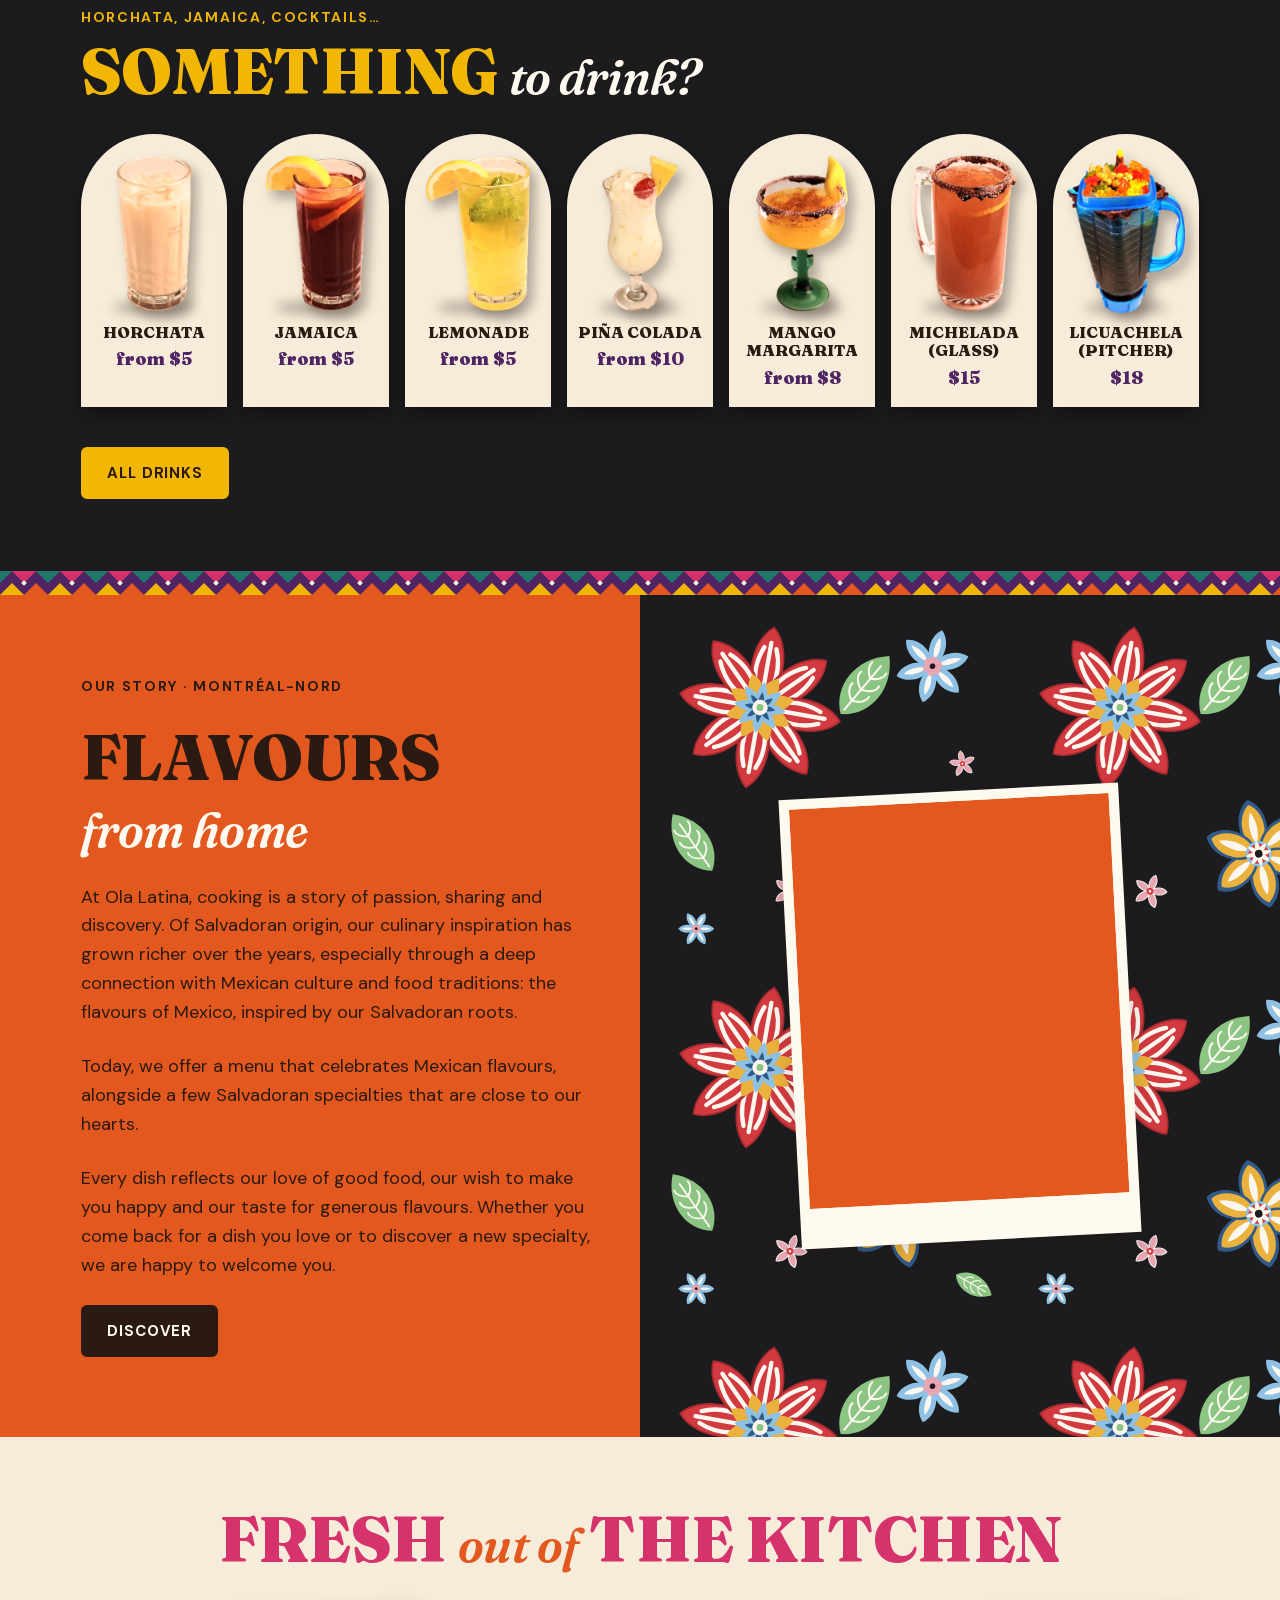
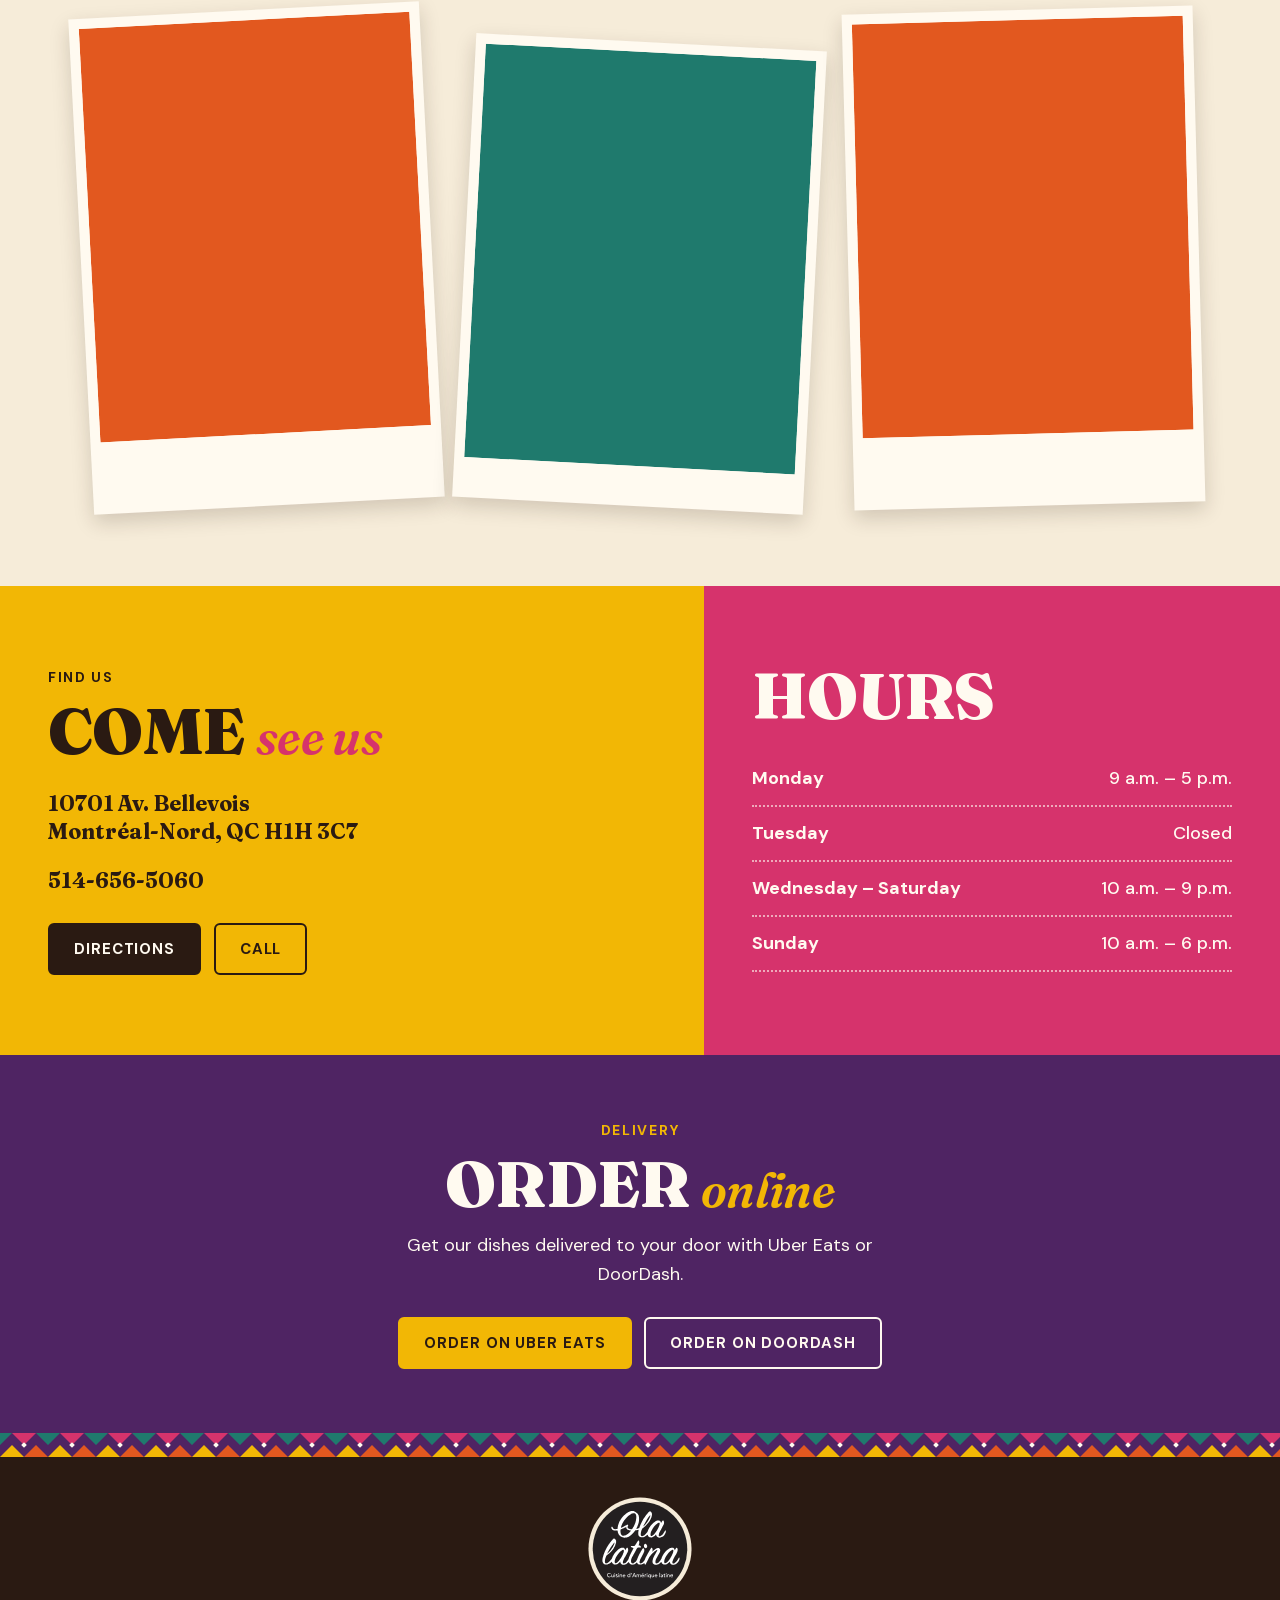
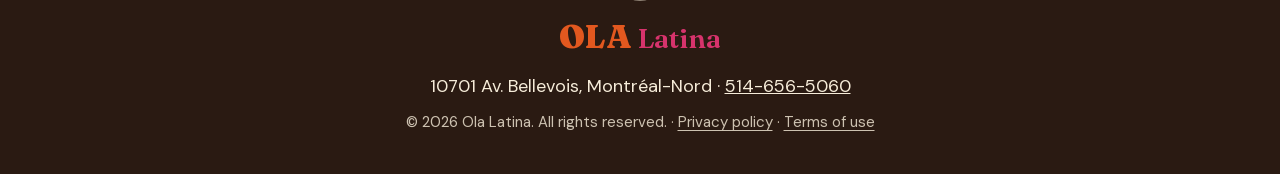
==== commit e9cd4899: "Logo officiel rond : en-tête, pied de page, menu complet, icône d'onglet et de téléphone Co-Authored" ====
--- a/index.html
+++ b/index.html
@@ -22,7 +22,8 @@
   <meta name="twitter:card" content="summary_large_image">
   <link rel="preload" href="Assets/fonts/fraunces.woff2" as="font" type="font/woff2" crossorigin>
   <link rel="preload" href="Assets/fonts/dm-sans.woff2" as="font" type="font/woff2" crossorigin>
-  <link rel="icon" href="favicon.svg" type="image/svg+xml">
+  <link rel="icon" href="favicon.svg?v=2" type="image/svg+xml">
+  <link rel="apple-touch-icon" href="Assets/logo/apple-touch-icon.png">
   <link rel="stylesheet" href="fonts.css?v=20261122b">
   <link rel="stylesheet" href="styles.css?v=20261122b">
   <link rel="stylesheet" href="zoom.css?v=20261122b">
@@ -31,7 +32,7 @@
   <a href="#contenu" class="skip-link" data-i18n="accueil.evitement">Aller au contenu</a>
 
   <header class="site-header">
-    <a href="#accueil" class="logo">Ola <em>Latina</em></a>
+    <a href="#accueil" class="logo"><img class="logo-rond" src="Assets/logo/logo-ola-latina.svg" alt="" width="44" height="44">Ola <em>Latina</em></a>
     <!-- Choix de la langue (langue.js, traductions.js) -->
     <div class="langues" role="group" aria-label="Langue · Language · Idioma">
       <button type="button" data-langue="fr" lang="fr" aria-label="Français" aria-pressed="true">FR</button>
@@ -200,7 +201,7 @@
   <div class="frieze" aria-hidden="true"></div>
 
   <footer class="site-footer">
-    <a href="#accueil" class="logo">Ola <em>Latina</em></a>
+    <a href="#accueil" class="logo logo-pied"><img class="logo-rond" src="Assets/logo/logo-ola-latina.svg" alt="" width="104" height="104" loading="lazy"><span>Ola <em>Latina</em></span></a>
     <p>10701 Av. Bellevois, Montréal-Nord · <a href="tel:+15146565060" class="nowrap">514-656-5060</a></p>
     <p class="small">&copy; <span id="year"></span> Ola Latina. <span data-i18n="commun.droits">Tous droits réservés.</span> · <a href="politique-confidentialite.html" data-i18n="commun.confidentialite">Politique de confidentialité</a> · <a href="conditions-utilisation.html" data-i18n="commun.conditions">Conditions d'utilisation</a></p>
   </footer>
--- a/styles.css
+++ b/styles.css
@@ -165,6 +165,12 @@
   color: var(--orange);
 }
 .logo em { color: var(--fuchsia); font-size: 0.85em; font-style: normal; } /* « Latina » droit, sans italique */
+/* Logo officiel rond à côté du nom */
+.logo { display: inline-flex; align-items: center; gap: 0.3em; }
+.logo-rond { flex: none; width: 2.75rem; height: 2.75rem; margin-right: 0.2rem; }
+@media (max-width: 400px) { .logo-rond { width: 2.25rem; height: 2.25rem; } }
+.logo-pied { flex-direction: column; gap: 0.6rem; }
+.logo-pied .logo-rond { width: 6.5rem; height: 6.5rem; margin: 0; }
 
 .nav-toggle {
   display: inline-flex;
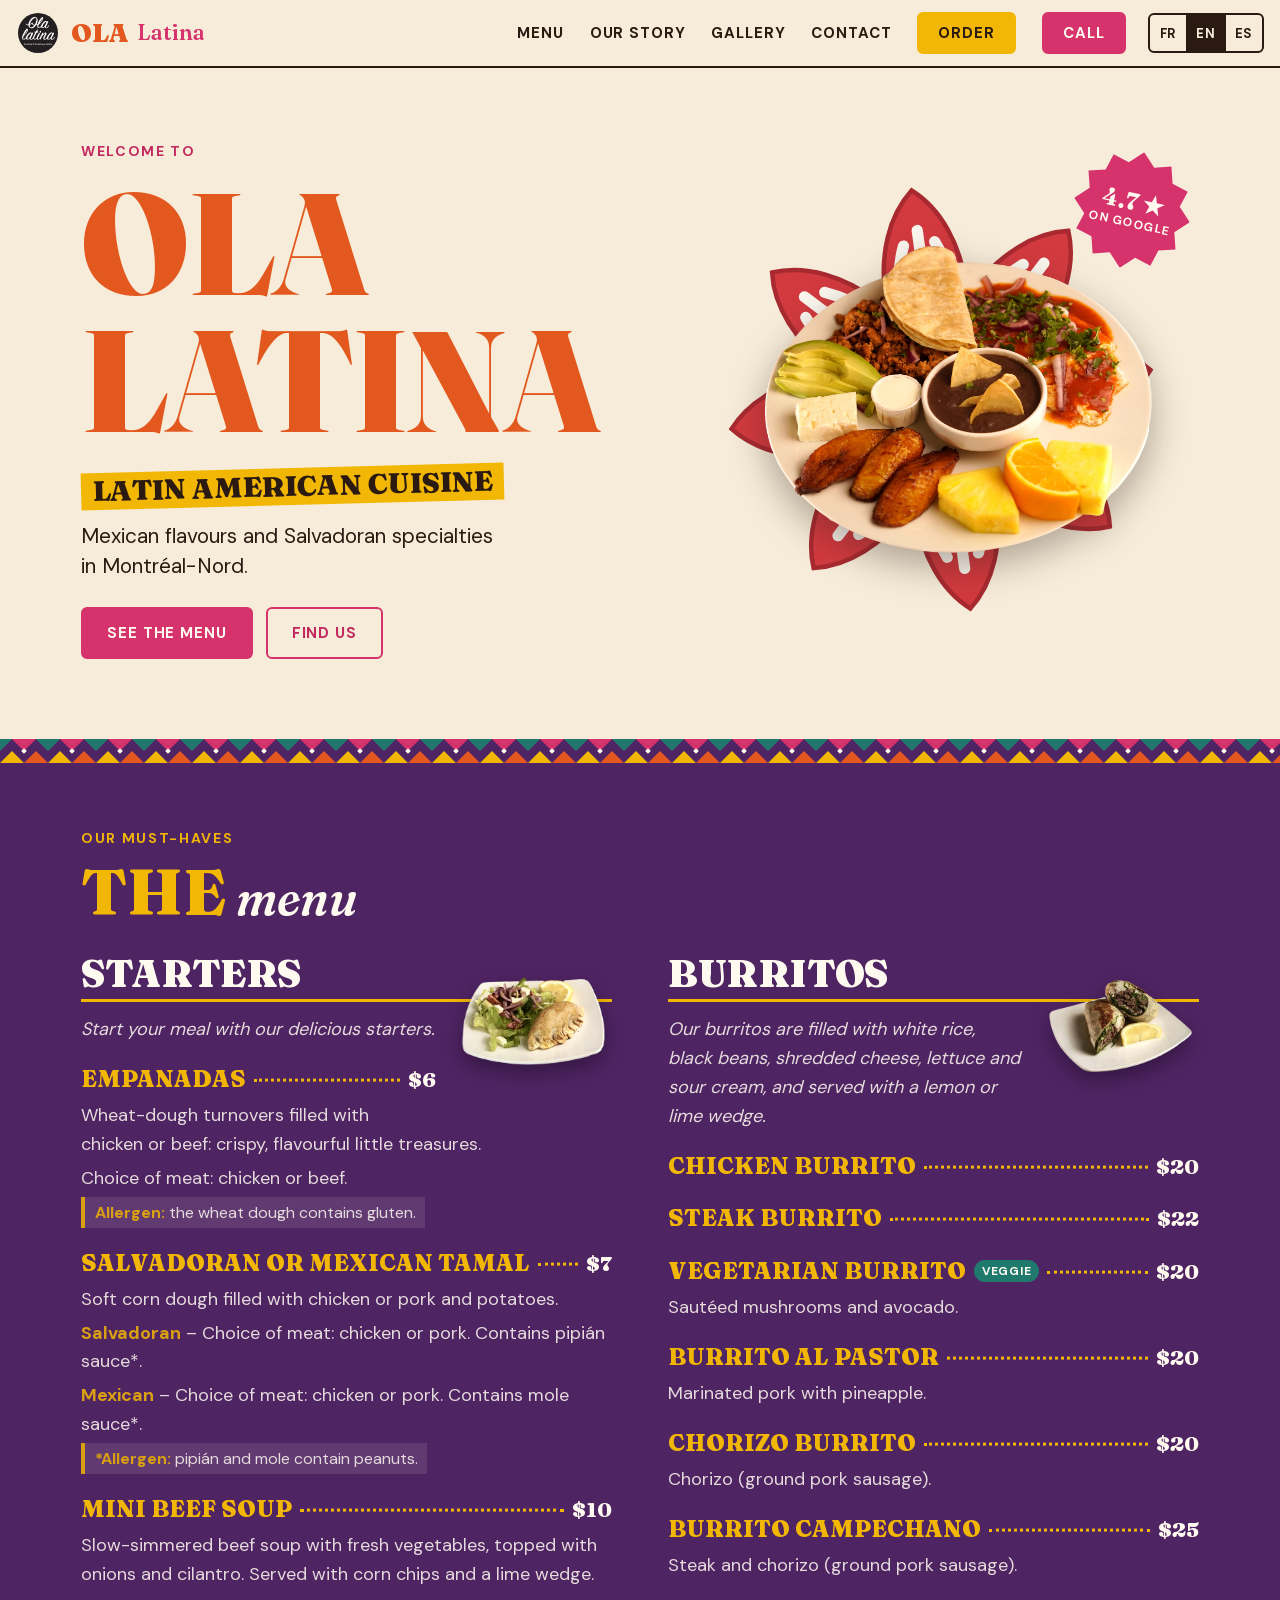
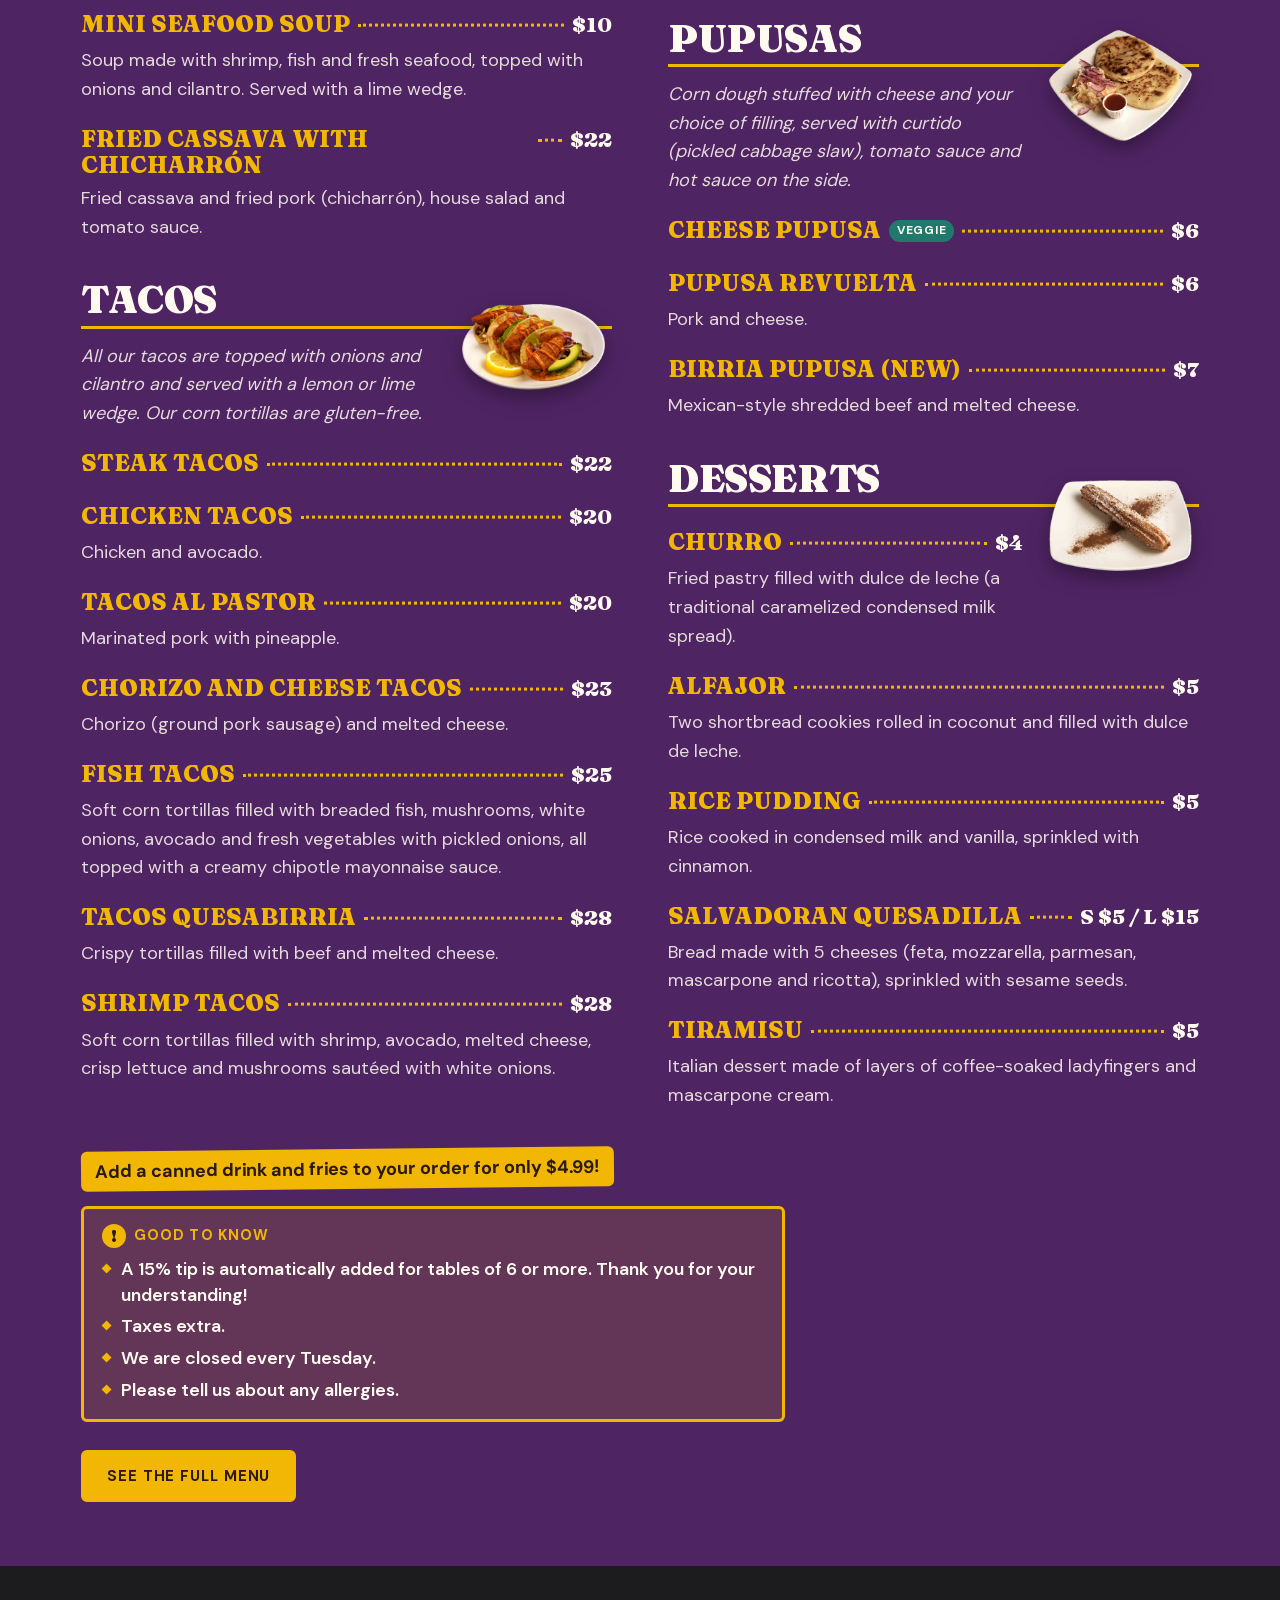
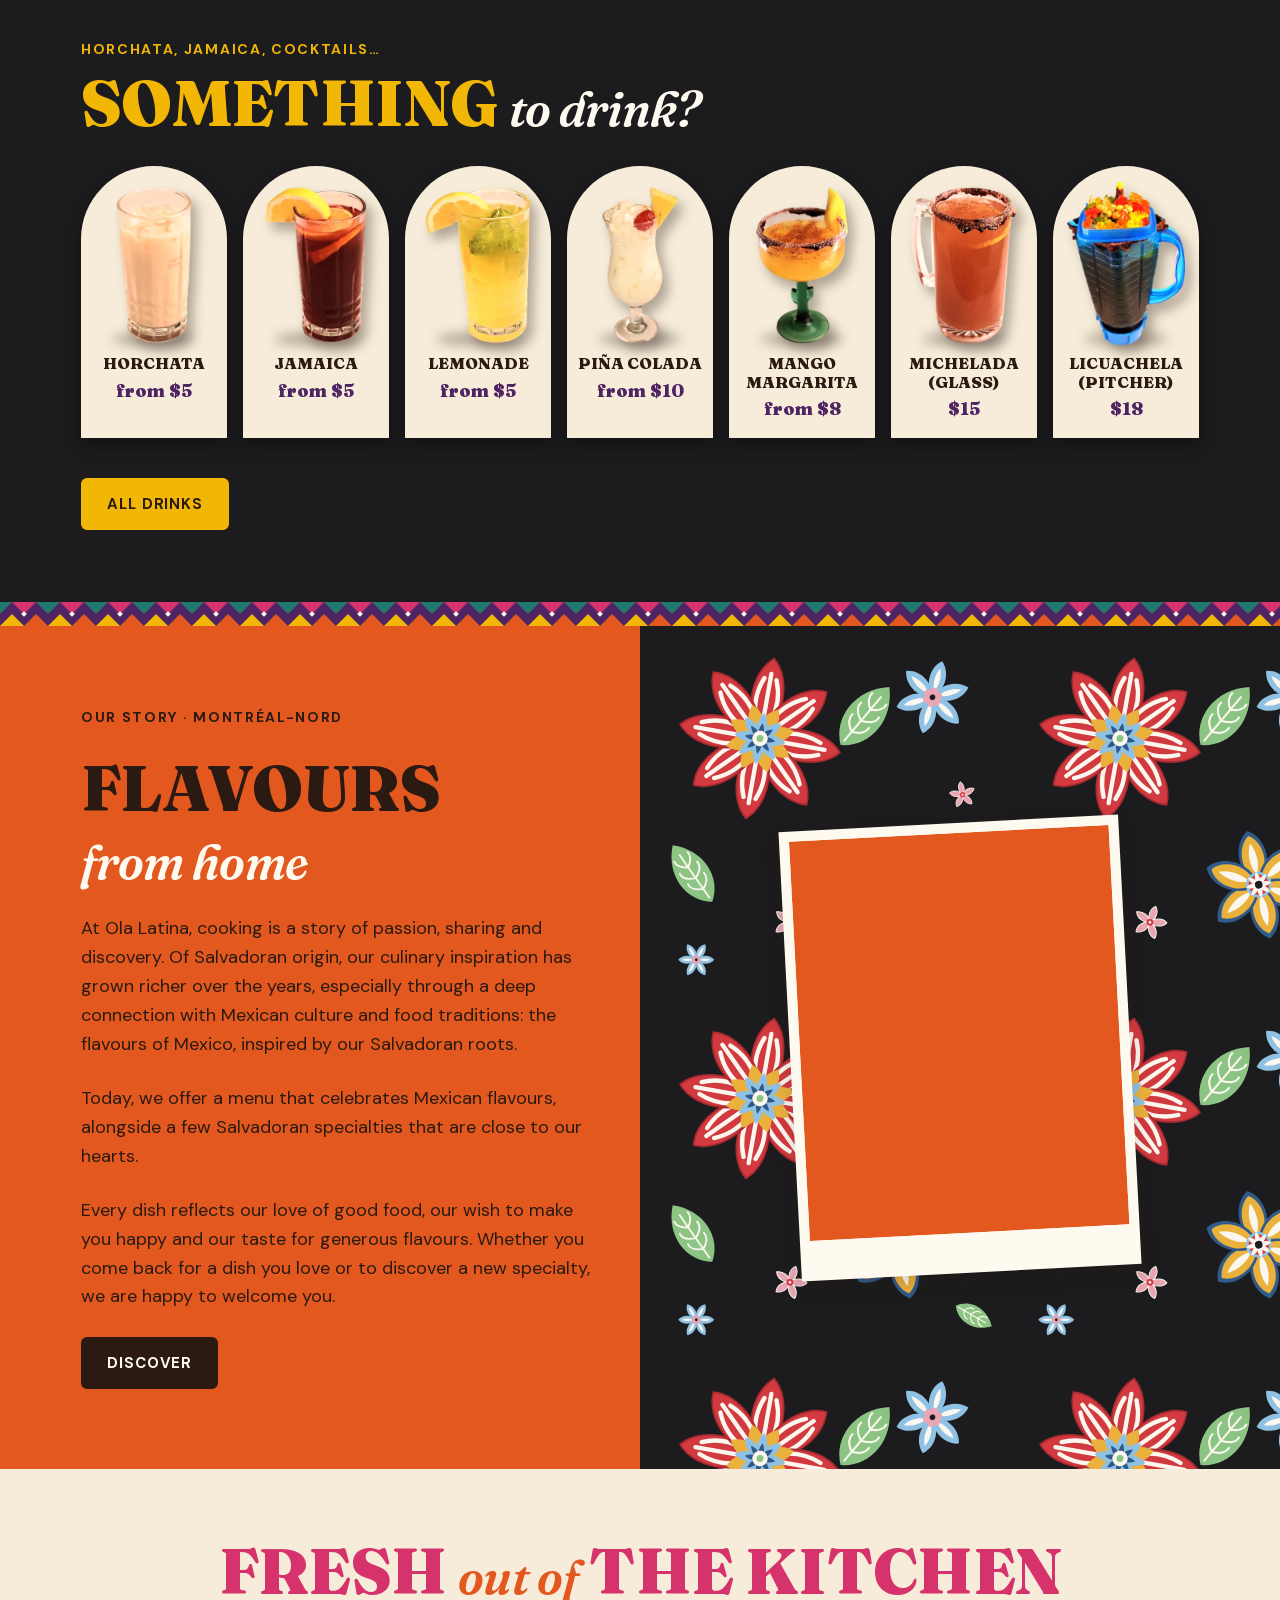
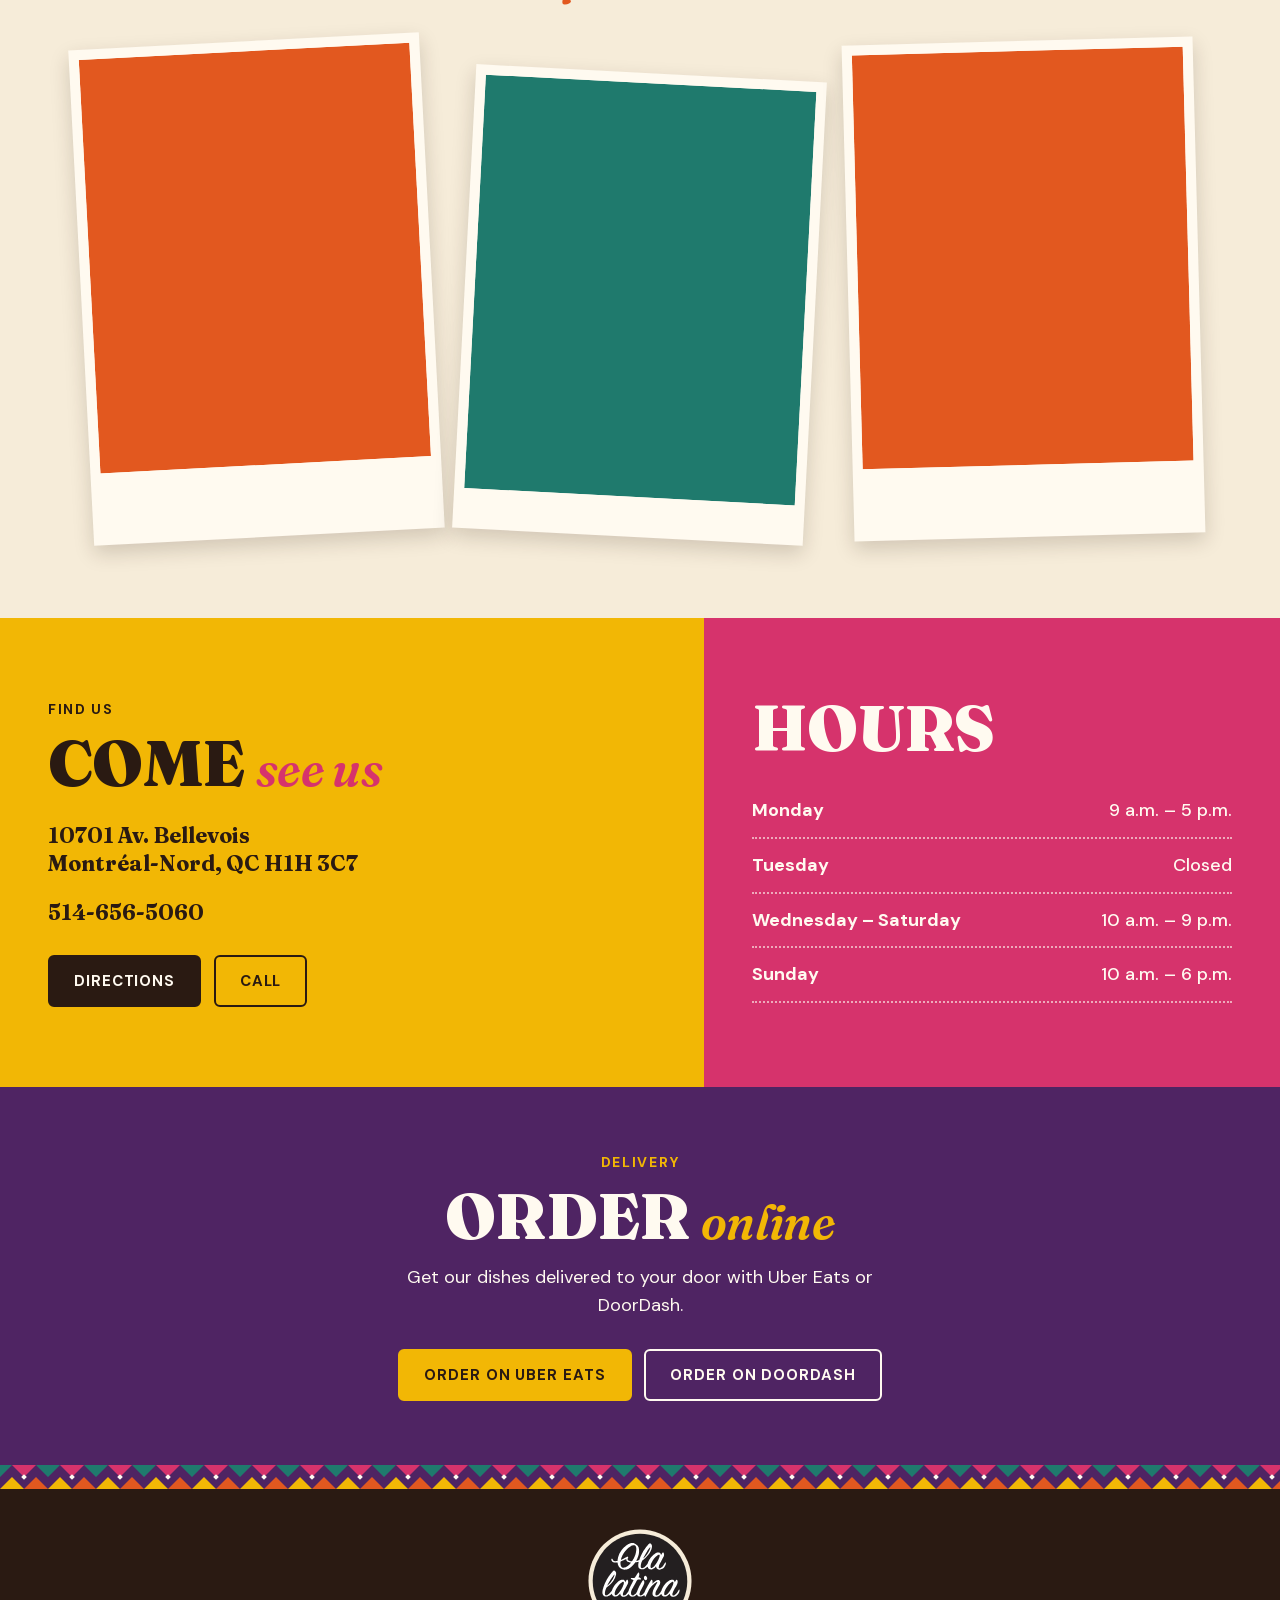
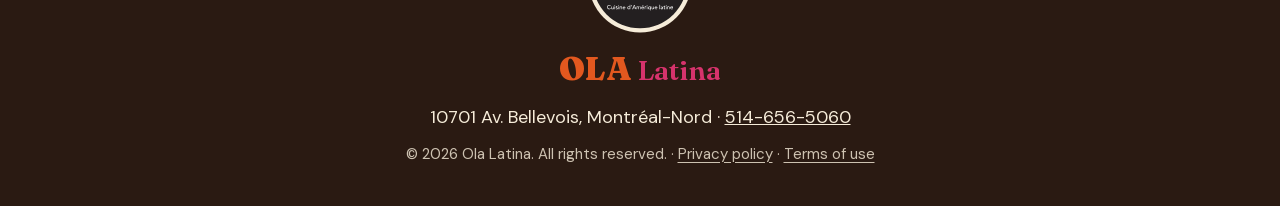
==== commit a82af2be: "Boissons, Oeufs et encadré À savoir (corrections du 25 nov.) Co-Authored-By: Claude Opus 5.5 <norepl" ====
--- a/index.html
+++ b/index.html
@@ -6,6 +6,8 @@
   <meta http-equiv="Content-Security-Policy" content="default-src 'none'; script-src 'self'; style-src 'self'; font-src 'self'; img-src 'self' data:; base-uri 'none'; form-action 'none'; upgrade-insecure-requests">
   <meta name="referrer" content="strict-origin-when-cross-origin">
   <meta name="theme-color" content="#f6ecd9">
+  <!-- Toujours en clair : empêche le mode sombre forcé des navigateurs -->
+  <meta name="color-scheme" content="only light">
   <title data-i18n="accueil.titre">Ola Latina — Restaurant</title>
   <meta name="description" data-i18n-content="accueil.description" content="Ola Latina, restaurant latino-américain à Montréal-Nord : saveurs mexicaines et spécialités salvadoriennes. Découvrez notre carte, notre histoire et nos horaires.">
   <!-- Aperçu au partage (Facebook, Messenger, texto…) : adresses absolues obligatoires, à changer si le site change de domaine -->
@@ -24,9 +26,9 @@
   <link rel="preload" href="Assets/fonts/dm-sans.woff2" as="font" type="font/woff2" crossorigin>
   <link rel="icon" href="favicon.svg?v=2" type="image/svg+xml">
   <link rel="apple-touch-icon" href="Assets/logo/apple-touch-icon.png">
-  <link rel="stylesheet" href="fonts.css?v=20261122b">
-  <link rel="stylesheet" href="styles.css?v=20261122b">
-  <link rel="stylesheet" href="zoom.css?v=20261122b">
+  <link rel="stylesheet" href="fonts.css?v=20261125a">
+  <link rel="stylesheet" href="styles.css?v=20261125a">
+  <link rel="stylesheet" href="zoom.css?v=20261125a">
 </head>
 <body>
   <a href="#contenu" class="skip-link" data-i18n="accueil.evitement">Aller au contenu</a>
@@ -206,11 +208,11 @@
     <p class="small">&copy; <span id="year"></span> Ola Latina. <span data-i18n="commun.droits">Tous droits réservés.</span> · <a href="politique-confidentialite.html" data-i18n="commun.confidentialite">Politique de confidentialité</a> · <a href="conditions-utilisation.html" data-i18n="commun.conditions">Conditions d'utilisation</a></p>
   </footer>
 
-  <script src="traductions.js?v=20261122b" charset="utf-8"></script>
-  <script src="menu-traductions.js?v=20261122b" charset="utf-8"></script>
-  <script src="langue.js?v=20261122b"></script>
-  <script src="menu-data.js?v=20261122b" charset="utf-8"></script>
-  <script src="script.js?v=20261122b"></script>
-  <script src="zoom.js?v=20261122b"></script>
+  <script src="traductions.js?v=20261125a" charset="utf-8"></script>
+  <script src="menu-traductions.js?v=20261125a" charset="utf-8"></script>
+  <script src="langue.js?v=20261125a"></script>
+  <script src="menu-data.js?v=20261125a" charset="utf-8"></script>
+  <script src="script.js?v=20261125a"></script>
+  <script src="zoom.js?v=20261125a"></script>
 </body>
 </html>
--- a/styles.css
+++ b/styles.css
@@ -6,6 +6,7 @@
    ========================================================== */
 
 :root {
+  color-scheme: only light; /* pas de mode sombre forcé */
   --cream: #f6ecd9;
   --ink: #2a1a12;
   --orange: #e2581f;
